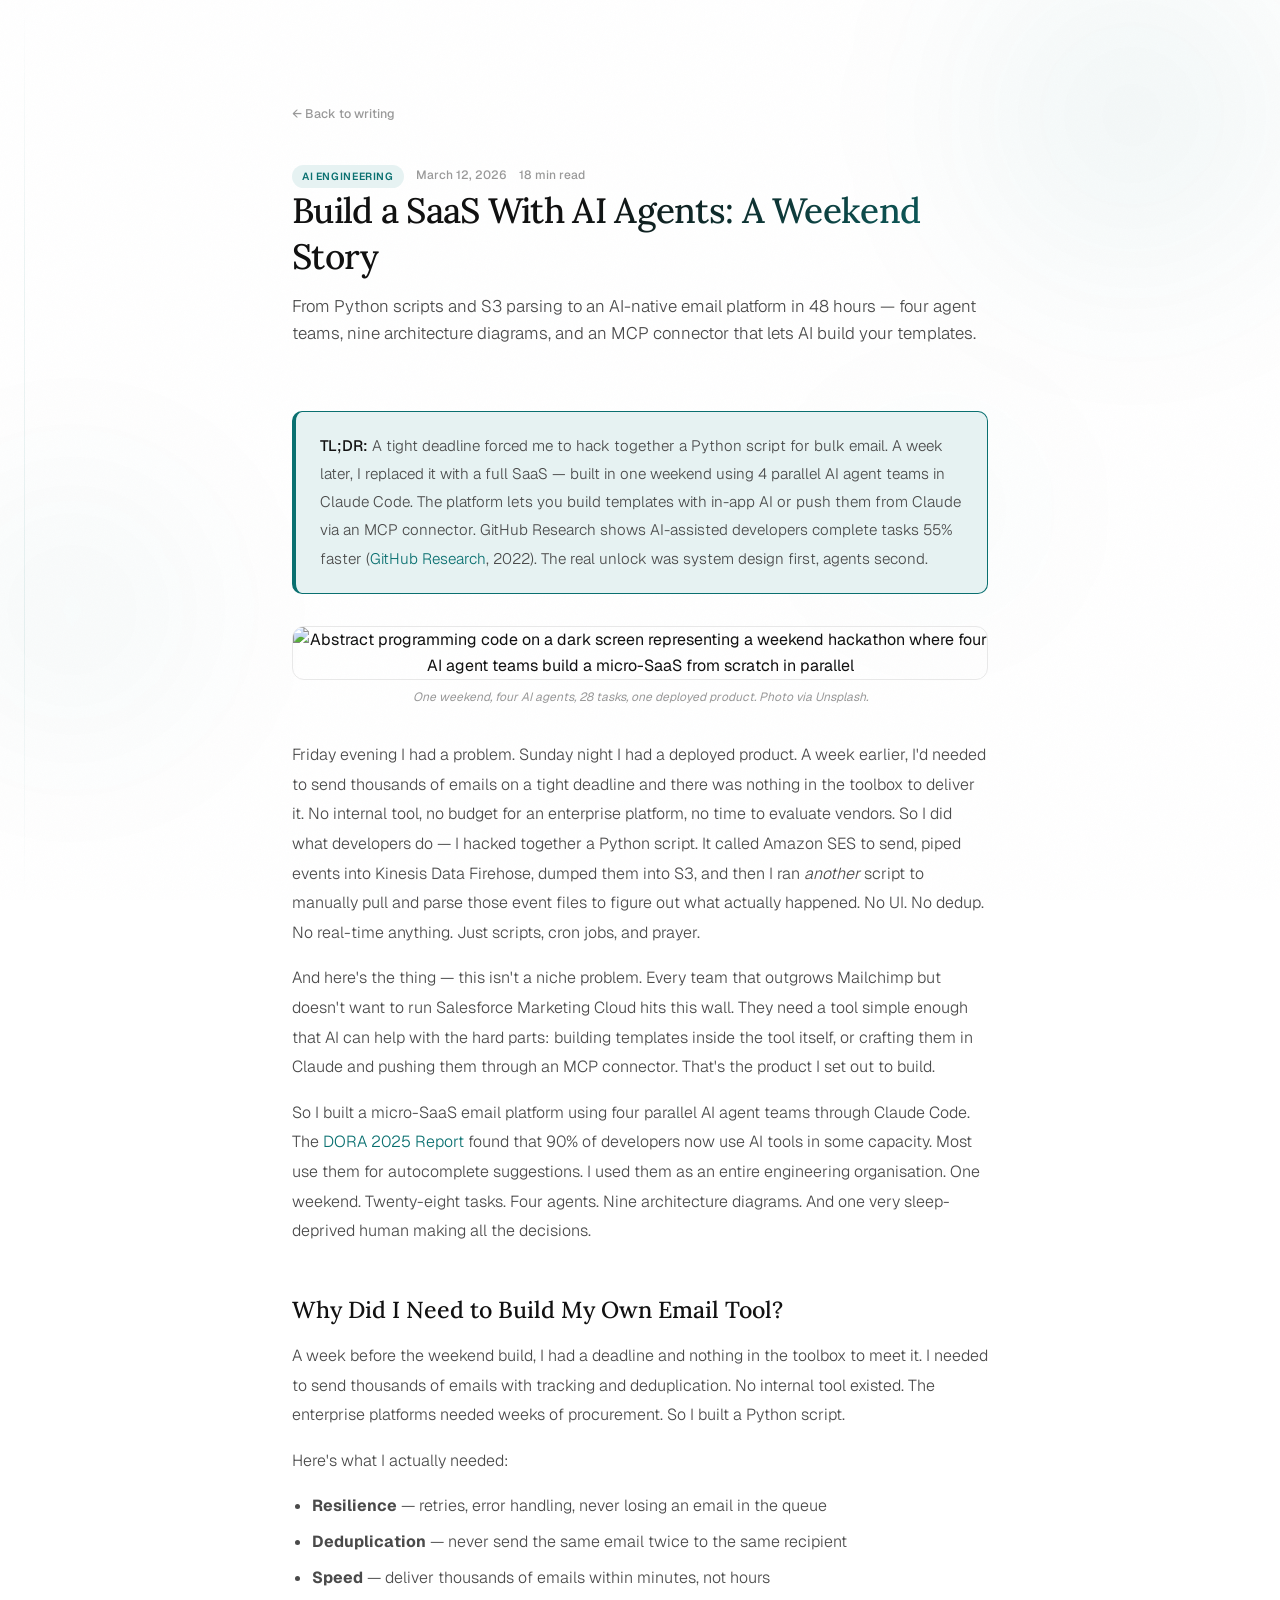
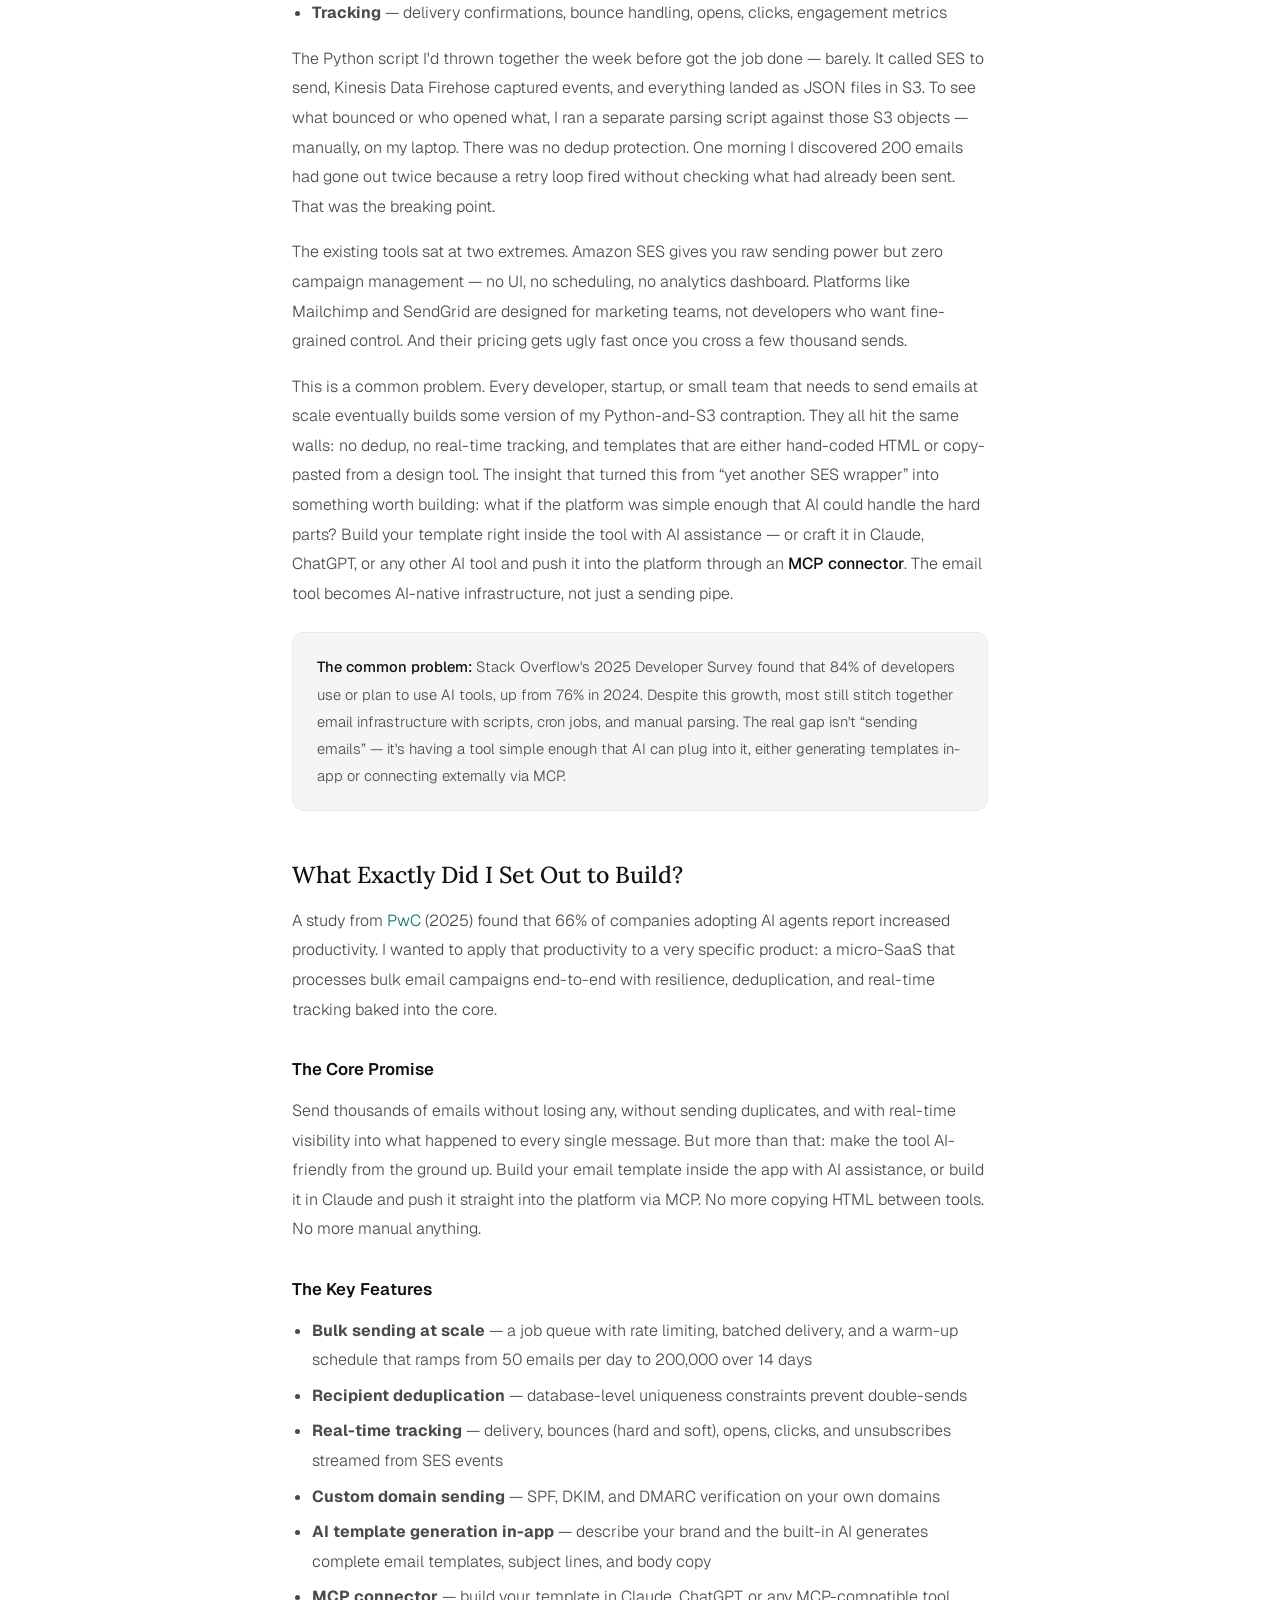
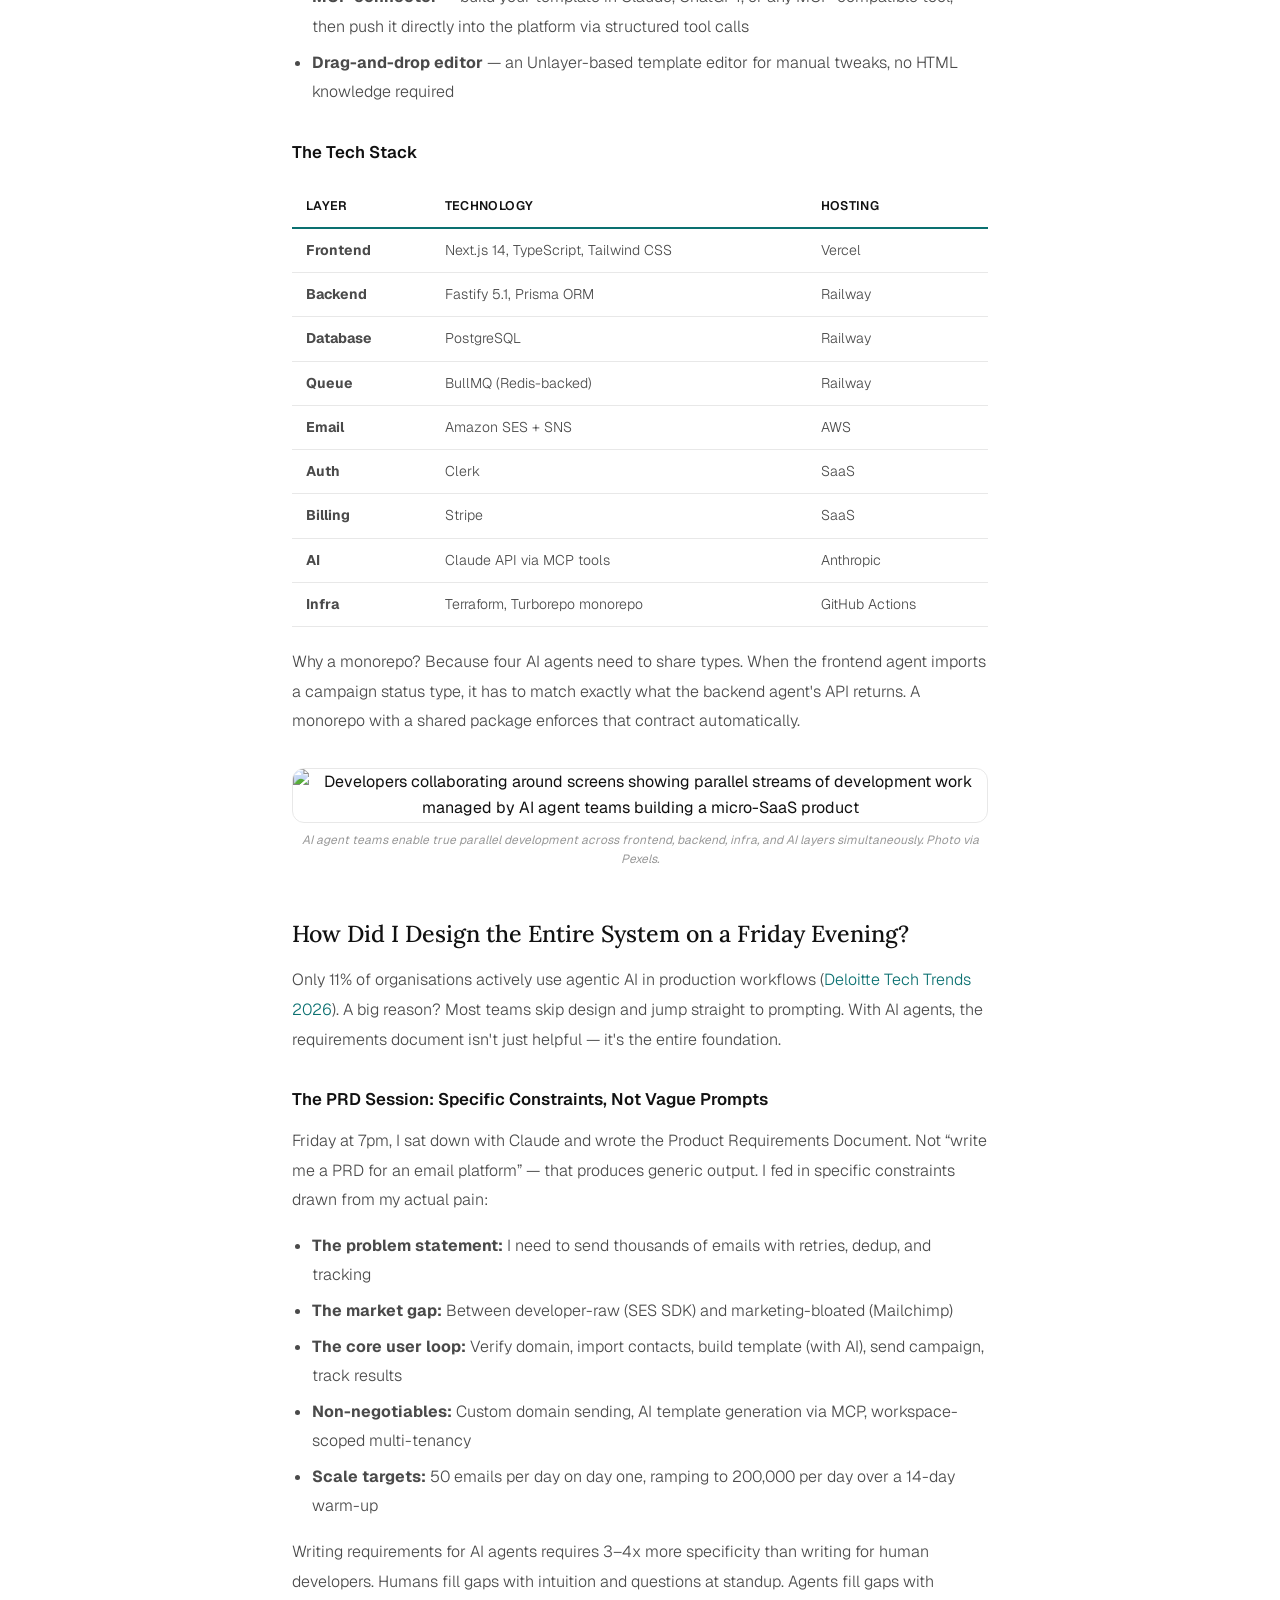
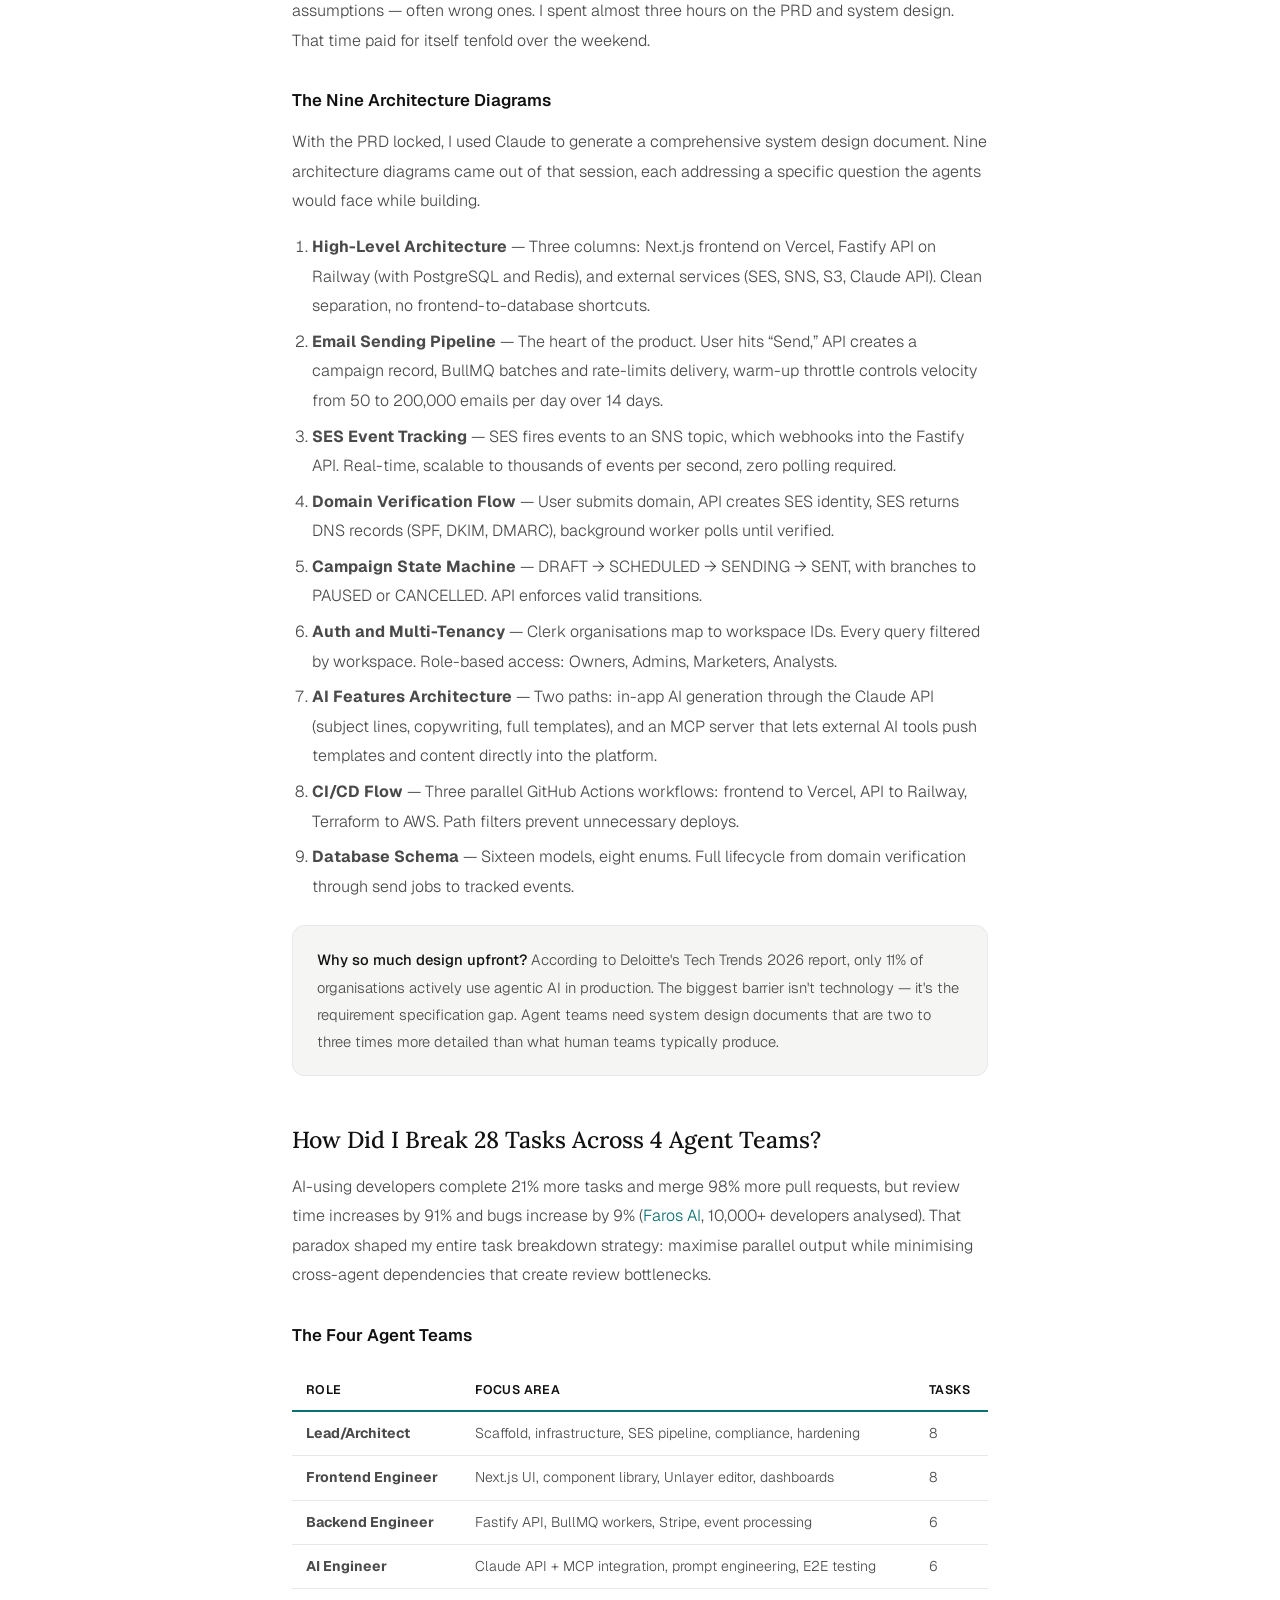
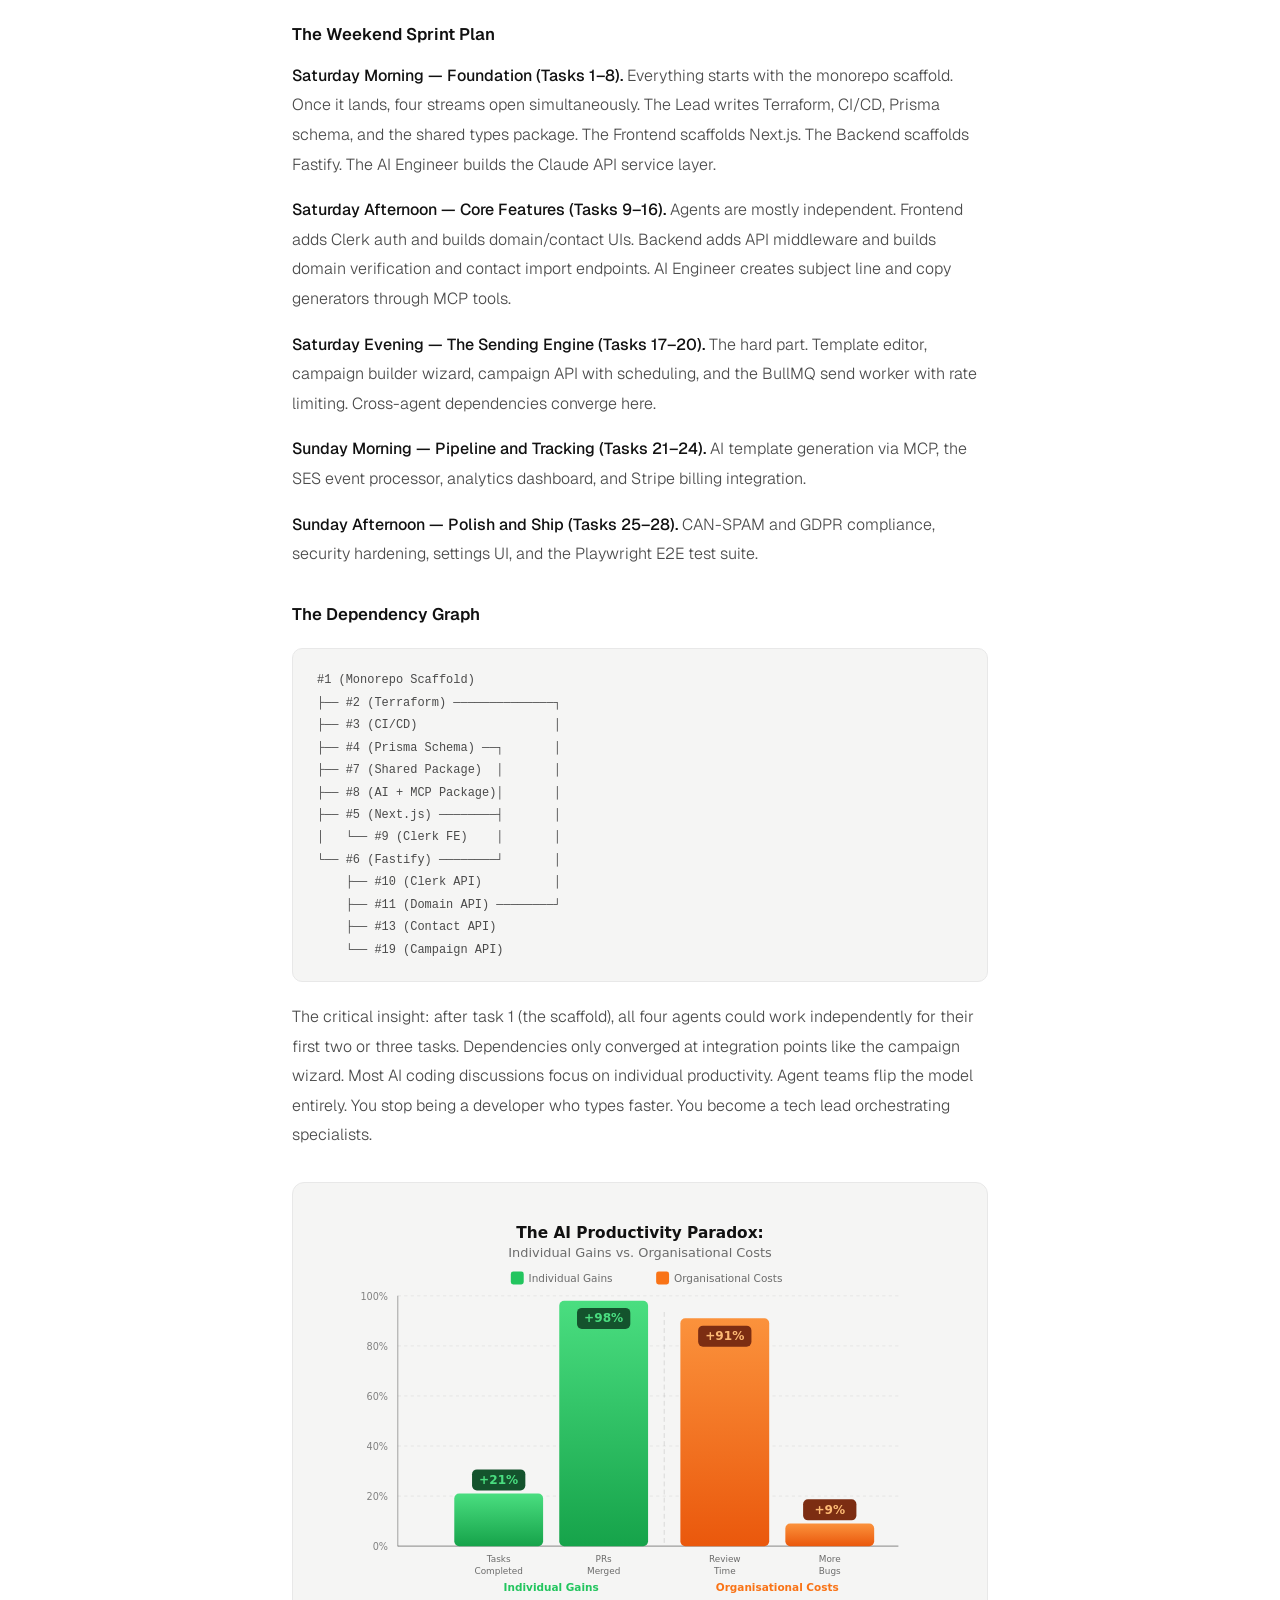
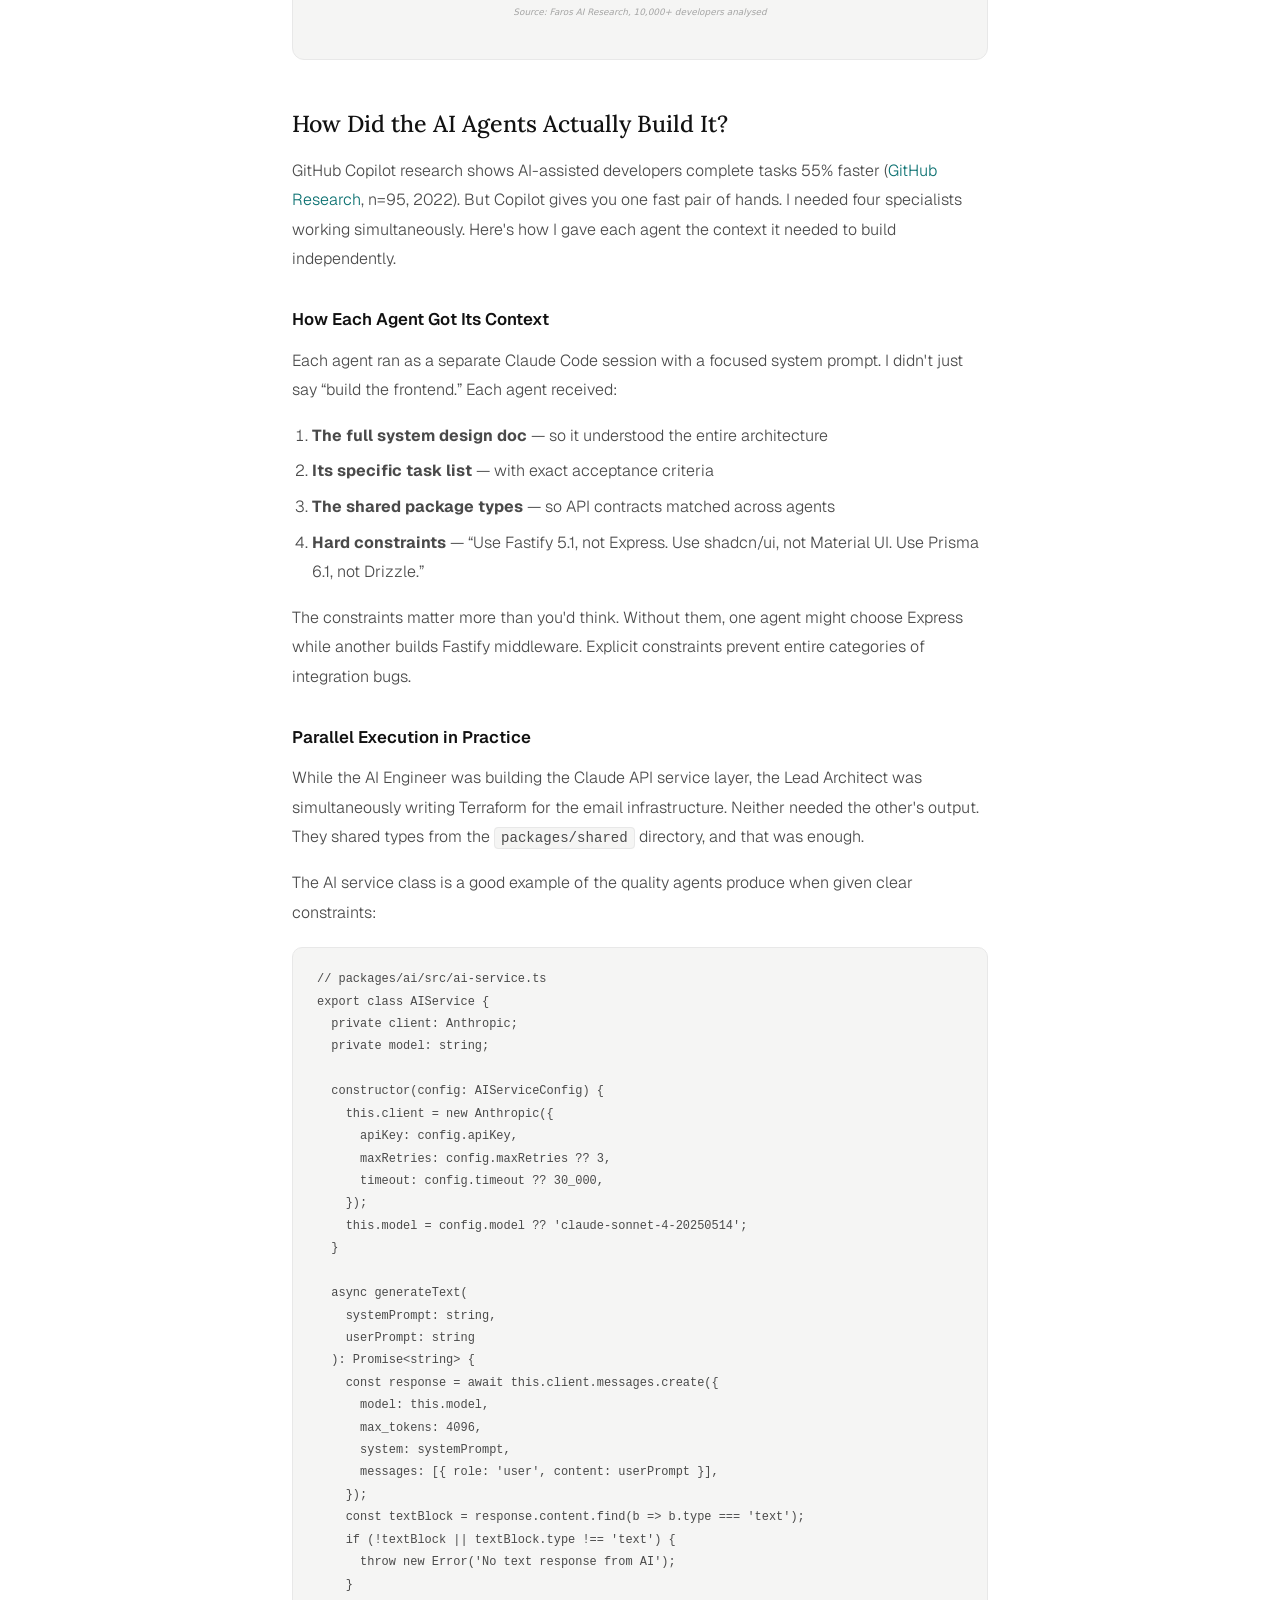
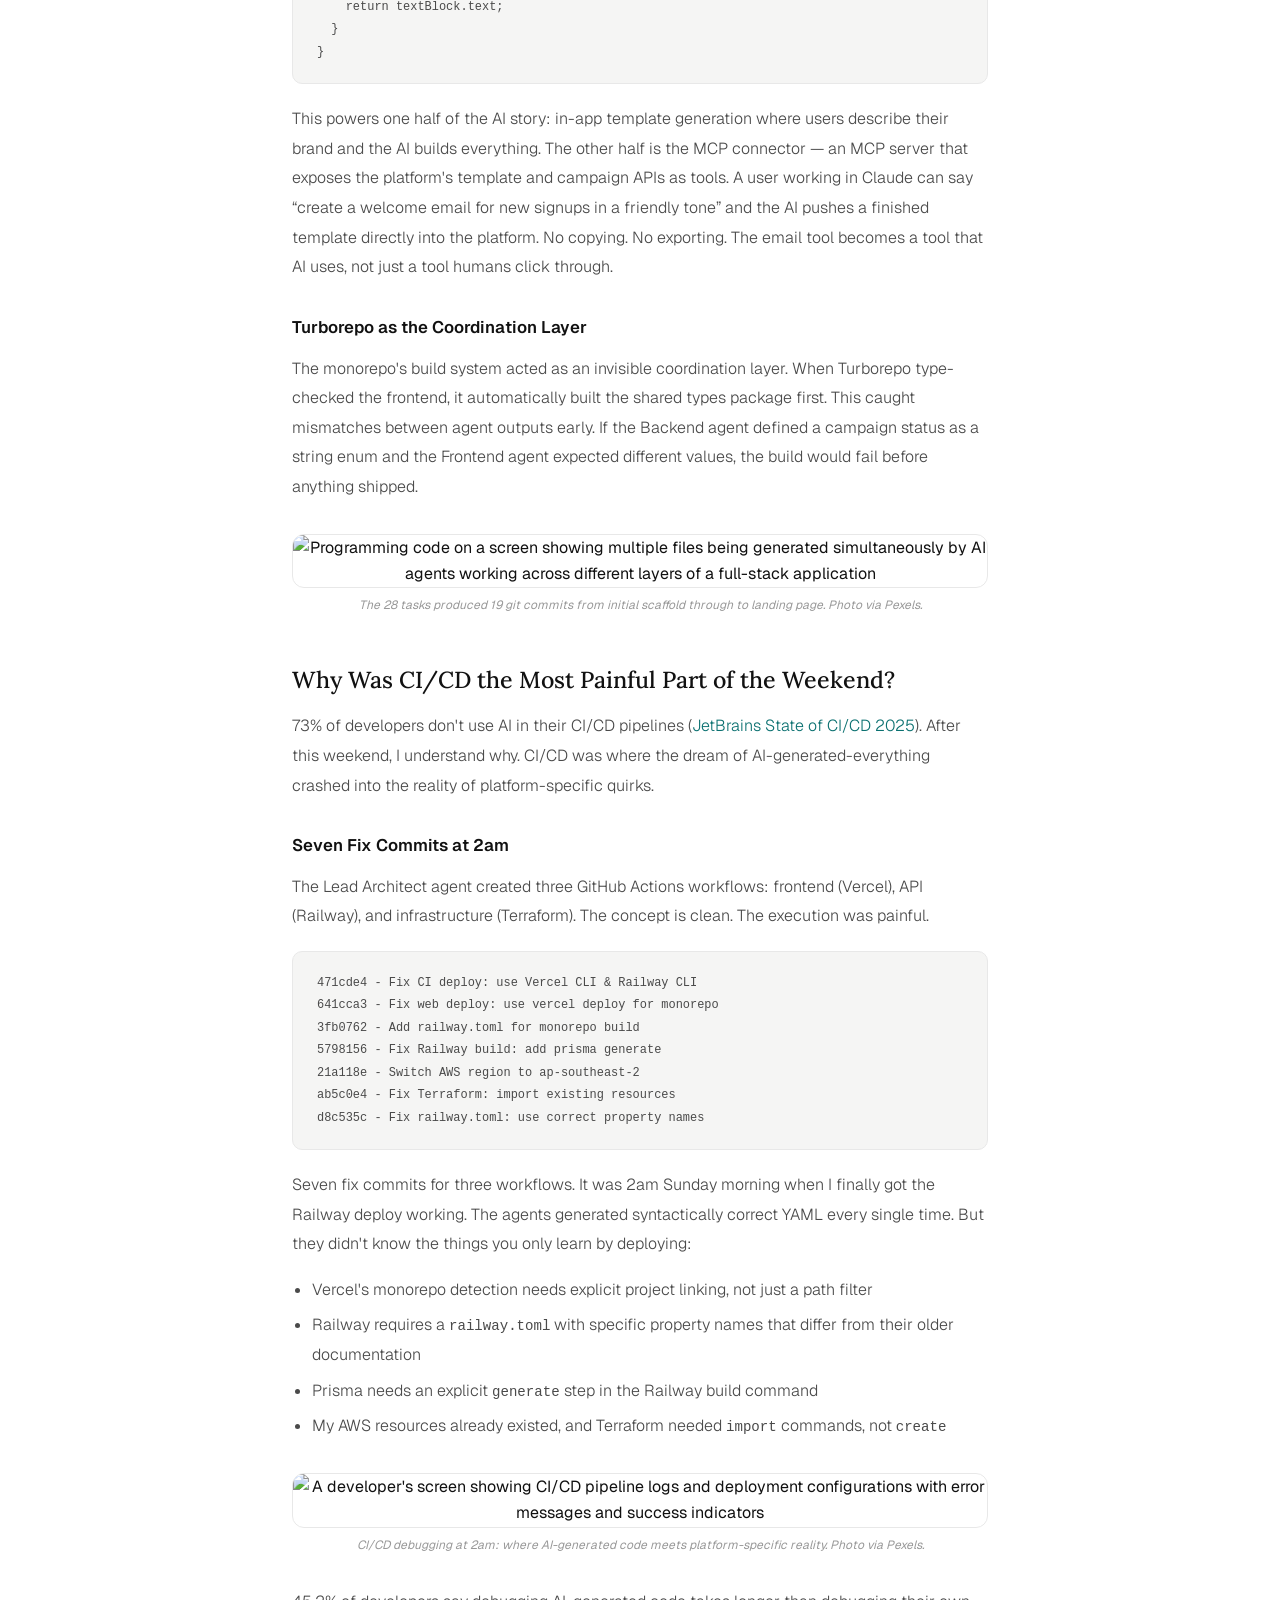
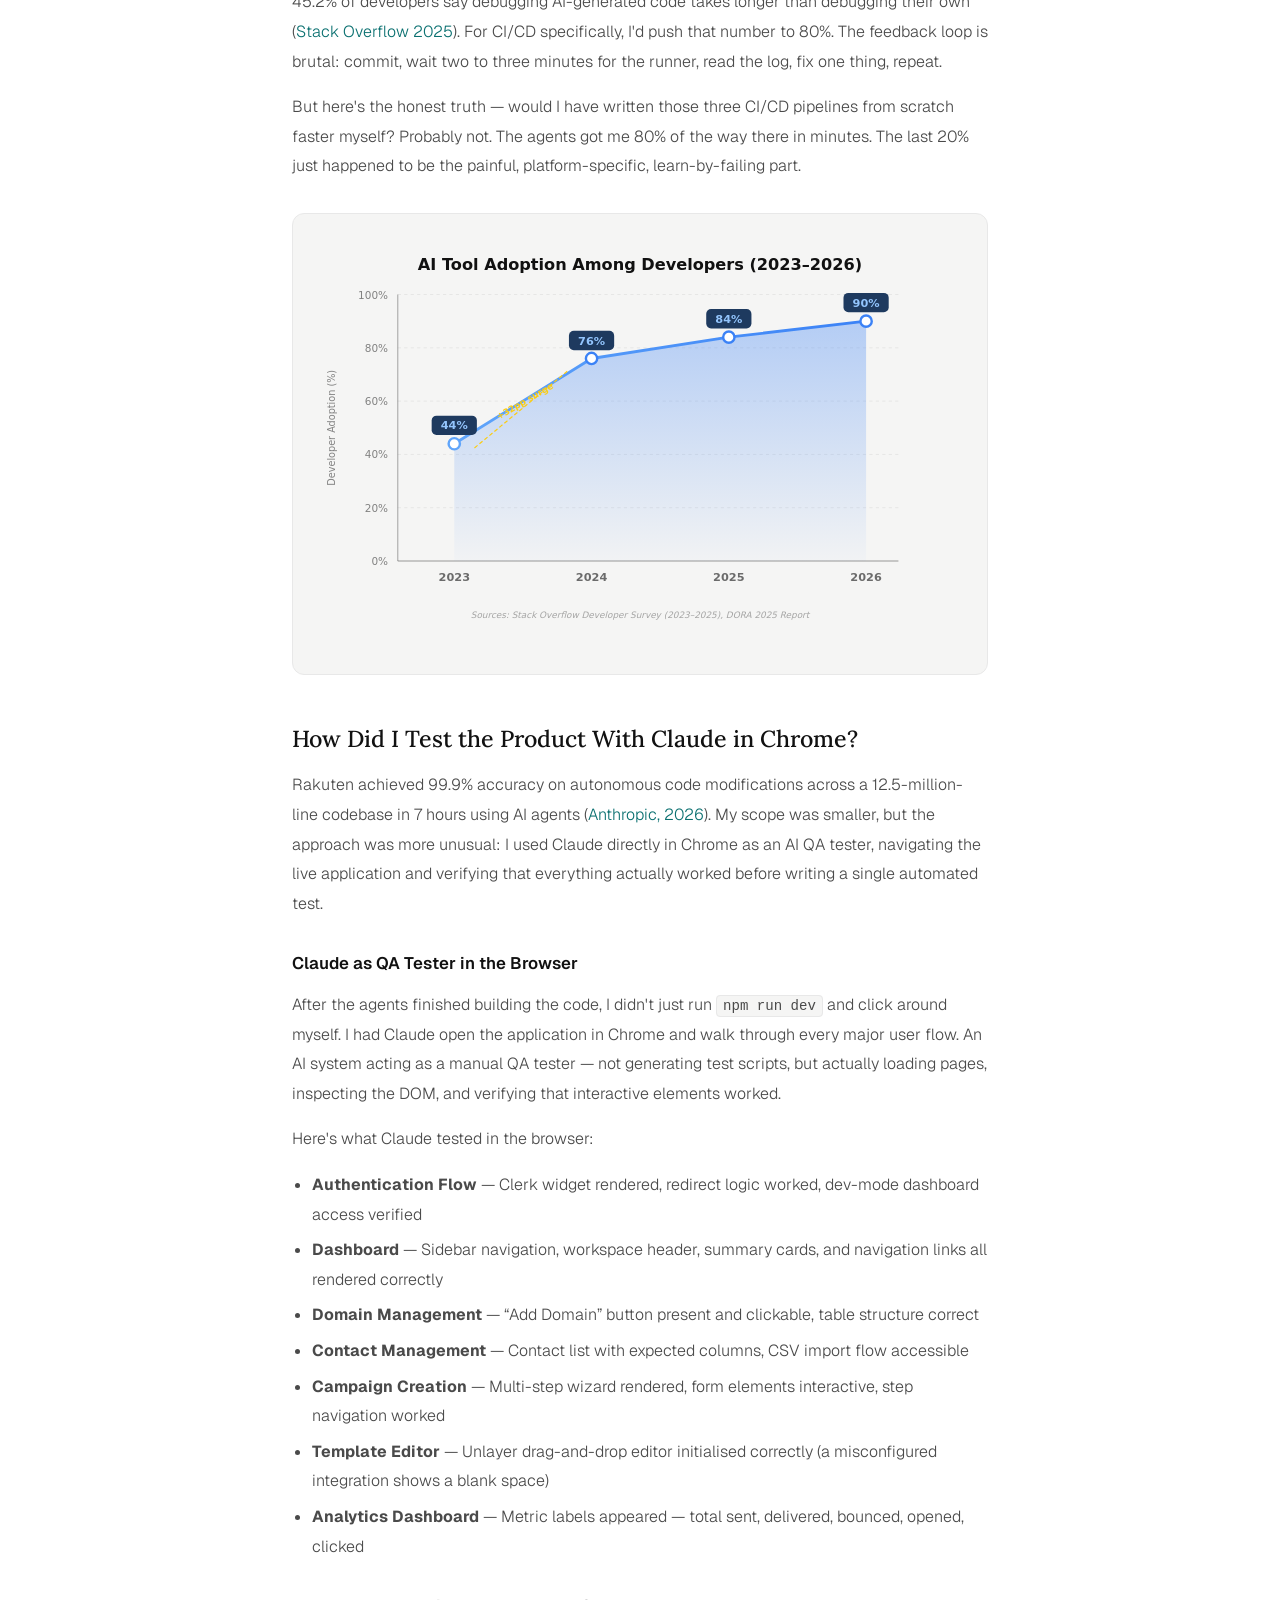
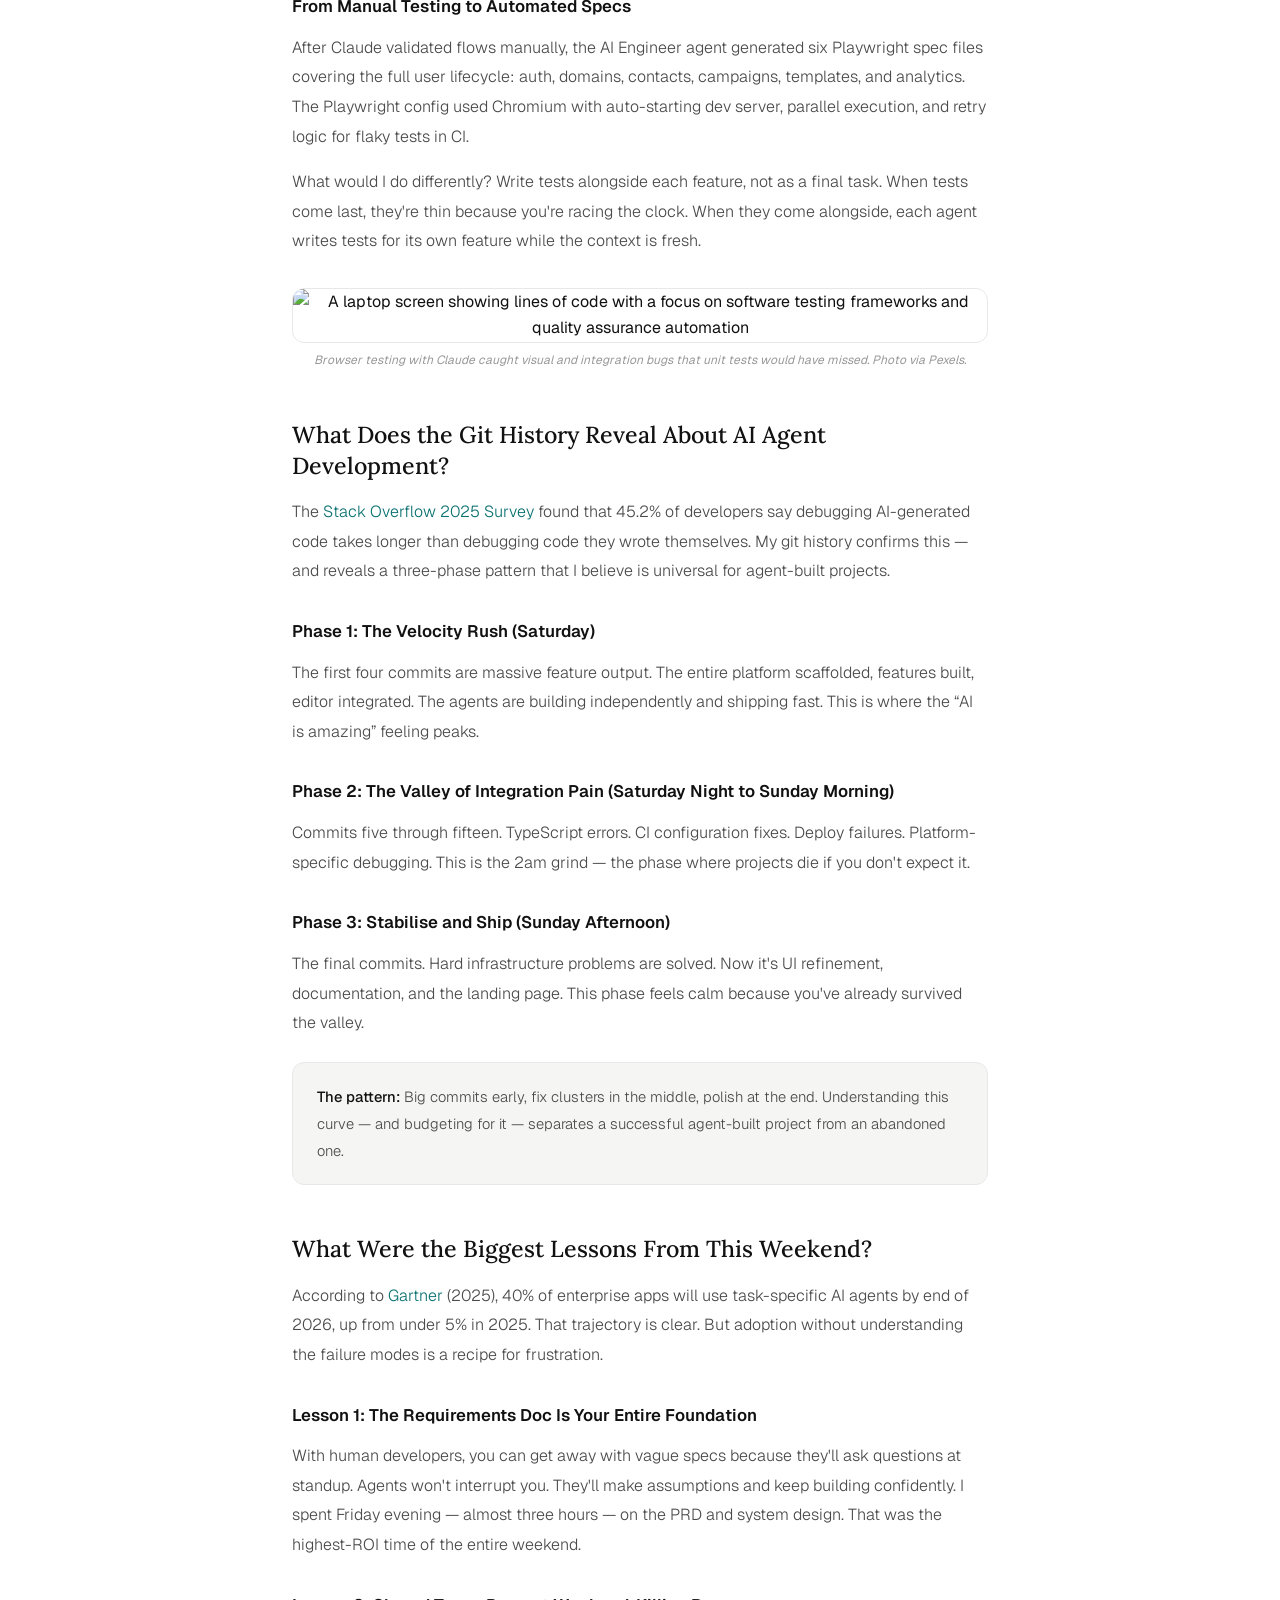
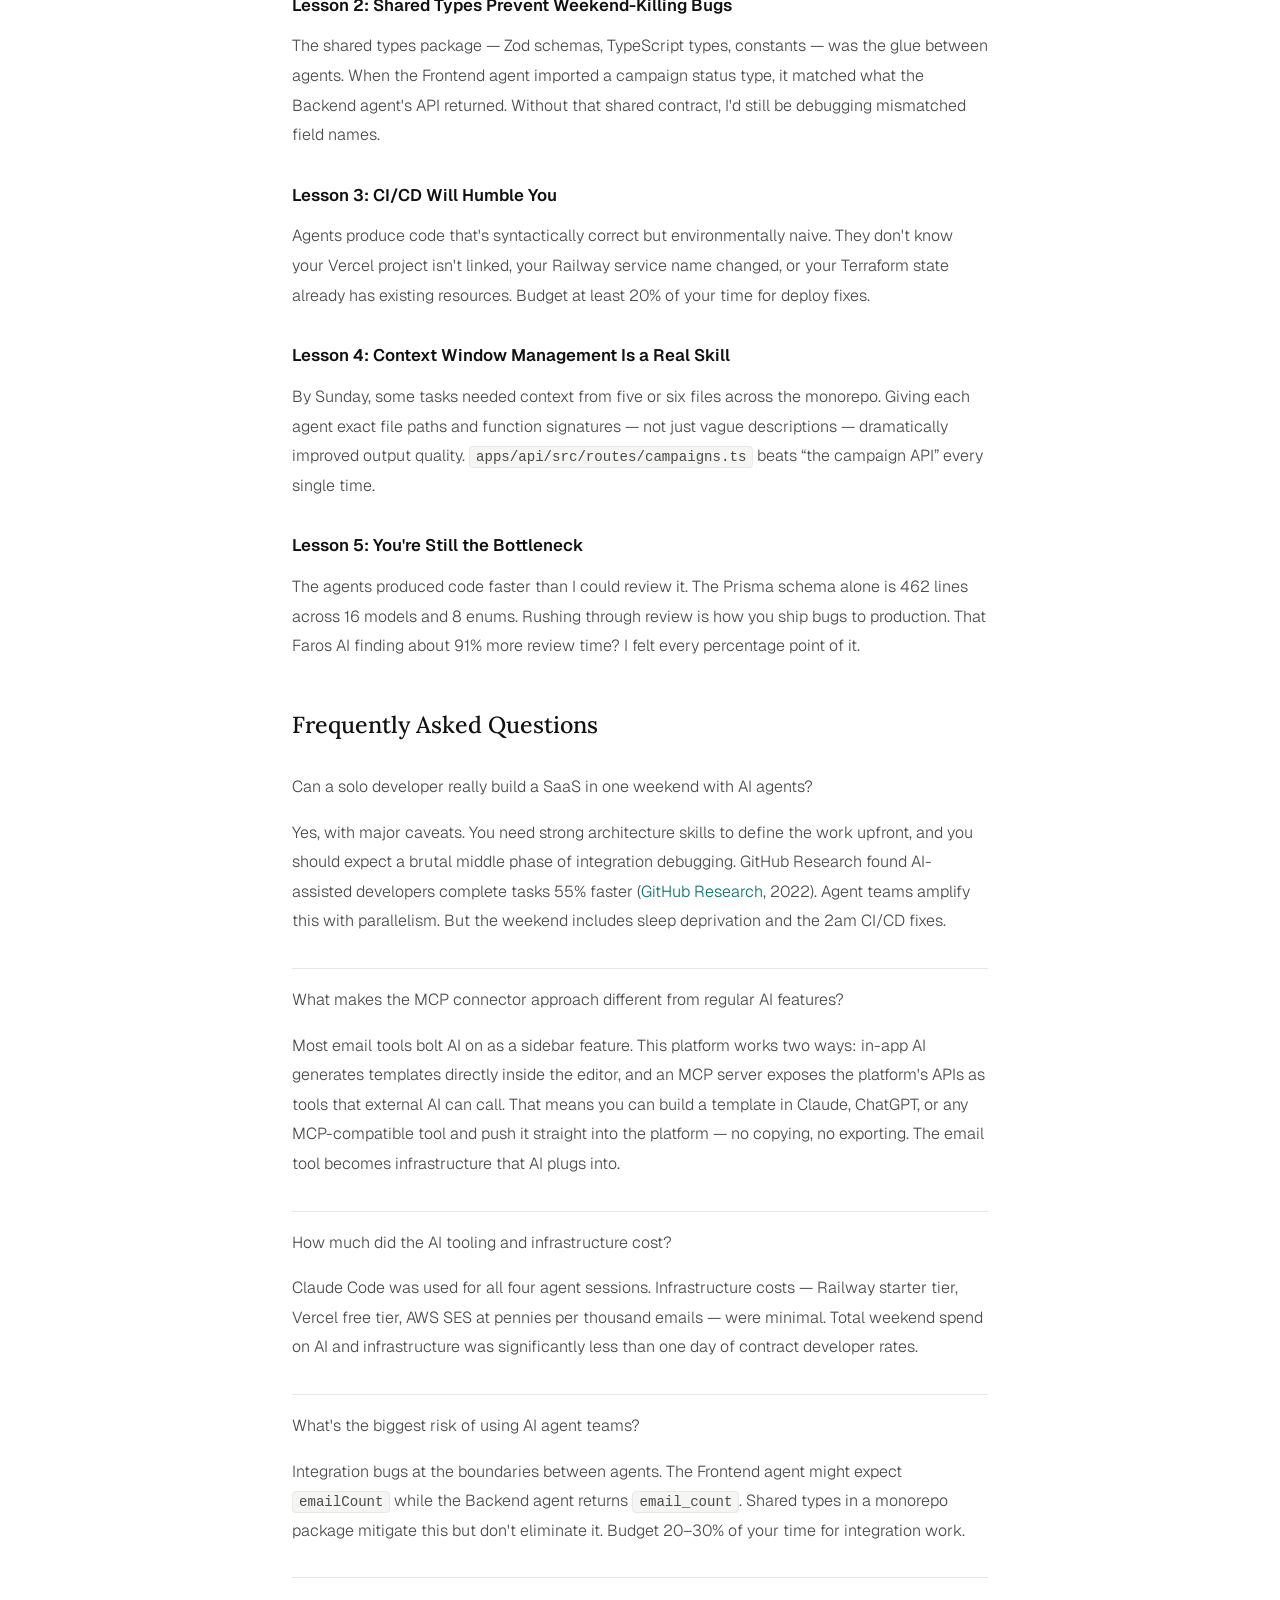
==== blog/build-saas-with-ai-agents.html @ 13e68503 "new blog" ====
<!DOCTYPE html>
<html lang="en">
<head>
  <meta charset="UTF-8">
  <meta name="viewport" content="width=device-width, initial-scale=1.0">
  <title>Build a SaaS With AI Agents: A Weekend Story</title>
  <meta name="description" content="How one developer built a bulk email SaaS in a weekend using 4 parallel AI agent teams and 9 system diagrams. 55% faster task completion (GitHub Research).">
  <meta name="robots" content="index, follow">
  <link rel="canonical" href="https://pallavtyagi.github.io/blog/build-saas-with-ai-agents.html">
  <meta name="author" content="Pallav Tyagi">

  <!-- Open Graph -->
  <meta property="og:type" content="article">
  <meta property="og:url" content="https://pallavtyagi.github.io/blog/build-saas-with-ai-agents.html">
  <meta property="og:title" content="Build a SaaS With AI Agents: A Weekend Story">
  <meta property="og:description" content="From personal email pain to production SaaS in 48 hours. 4 AI agent teams, 9 architecture diagrams, and Claude testing the app in Chrome.">
  <meta property="og:site_name" content="Pallav Tyagi">
  <meta property="article:author" content="Pallav Tyagi">
  <meta property="article:published_time" content="2026-03-12">
  <meta property="article:modified_time" content="2026-03-13">

  <meta property="og:image" content="https://images.unsplash.com/photo-1633356122544-f134324a6cee?w=1200&h=630&fit=crop&q=80">
  <meta property="og:image:width" content="1200">
  <meta property="og:image:height" content="630">

  <!-- Twitter / X -->
  <meta name="twitter:card" content="summary_large_image">
  <meta name="twitter:title" content="Build a SaaS With AI Agents: A Weekend Story">
  <meta name="twitter:description" content="From personal email pain to production SaaS in 48 hours. 4 AI agent teams, 9 architecture diagrams, and Claude testing the app in Chrome.">
  <meta name="twitter:image" content="https://images.unsplash.com/photo-1633356122544-f134324a6cee?w=1200&h=630&fit=crop&q=80">

  <link rel="preconnect" href="https://fonts.googleapis.com">
  <link href="https://fonts.googleapis.com/css2?family=Lora:ital,wght@0,400;0,500;1,400&family=Geist:wght@300;400;500;600&display=swap" rel="stylesheet">
  <link rel="stylesheet" href="../style.css">

  <style>
    /* Blog-specific styles */
    .blog-header {
      padding: 100px 0 40px;
    }
    .blog-back {
      font-size: 0.78rem;
      font-weight: 500;
      color: var(--muted);
      display: inline-flex;
      align-items: center;
      gap: 6px;
      margin-bottom: 24px;
      border-bottom: none;
    }
    .blog-back:hover { color: var(--teal); border-bottom: none; }
    .blog-meta {
      display: flex;
      align-items: center;
      gap: 12px;
      flex-wrap: wrap;
      margin-top: 16px;
    }
    .blog-date, .blog-read-time {
      font-size: 0.75rem;
      font-weight: 500;
      color: var(--muted);
    }
    .blog-tag {
      font-size: 0.65rem;
      font-weight: 600;
      letter-spacing: 0.06em;
      text-transform: uppercase;
      color: var(--teal);
      background: var(--teal-light);
      padding: 3px 10px;
      border-radius: 12px;
    }
    .blog-title {
      font-family: var(--serif);
      font-size: 2.2rem;
      font-weight: 500;
      line-height: 1.3;
      letter-spacing: -0.02em;
      color: var(--ink);
      margin-bottom: 4px;
    }
    .blog-subtitle {
      font-size: 1.05rem;
      font-weight: 300;
      color: var(--soft);
      line-height: 1.6;
      margin-top: 12px;
    }
    .blog-body {
      padding: 0 0 64px;
    }
    .blog-body h2 {
      font-family: var(--serif);
      font-size: 1.45rem;
      font-weight: 500;
      color: var(--ink);
      margin: 48px 0 16px;
      line-height: 1.35;
    }
    .blog-body h3 {
      font-family: var(--sans);
      font-size: 1.05rem;
      font-weight: 600;
      color: var(--ink);
      margin: 32px 0 12px;
    }
    .blog-body p {
      font-size: 1rem;
      font-weight: 300;
      color: var(--soft);
      line-height: 1.85;
      margin-bottom: 16px;
    }
    .blog-body p strong {
      font-weight: 500;
      color: var(--ink);
    }
    .blog-body ul, .blog-body ol {
      margin: 0 0 16px 20px;
      font-size: 1rem;
      font-weight: 300;
      color: var(--soft);
      line-height: 1.85;
    }
    .blog-body li { margin-bottom: 6px; }
    .blog-body a { color: var(--teal); }
    .blog-body figure {
      margin: 32px 0;
      text-align: center;
    }
    .blog-body figure img {
      width: 100%;
      max-width: 100%;
      height: auto;
      border-radius: 12px;
      border: 1px solid var(--rule);
    }
    .blog-body figcaption {
      font-size: 0.75rem;
      color: var(--muted);
      margin-top: 8px;
      font-style: italic;
    }
    .blog-body pre {
      background: var(--bg-alt);
      border: 1px solid var(--rule);
      border-radius: 10px;
      padding: 20px 24px;
      margin: 20px 0;
      overflow-x: auto;
      font-size: 0.85rem;
      line-height: 1.65;
      color: var(--soft);
    }
    .blog-body code {
      font-family: 'SF Mono', 'Fira Code', 'Cascadia Code', monospace;
      font-size: 0.88em;
    }
    .blog-body p code {
      background: var(--bg-alt);
      padding: 2px 6px;
      border-radius: 4px;
      border: 1px solid var(--rule);
    }

    /* TL;DR box */
    .tldr-box {
      background: var(--teal-light);
      border: 1px solid var(--teal);
      border-left: 4px solid var(--teal);
      border-radius: 10px;
      padding: 20px 24px;
      margin: 24px 0 32px;
    }
    .tldr-box strong {
      color: var(--teal);
      font-weight: 600;
    }
    .tldr-box p {
      margin: 0;
      font-size: 0.95rem;
    }

    /* Info table */
    .info-table {
      width: 100%;
      border-collapse: collapse;
      margin: 20px 0;
      font-size: 0.88rem;
    }
    .info-table th {
      text-align: left;
      font-weight: 600;
      color: var(--ink);
      padding: 10px 14px;
      border-bottom: 2px solid var(--teal);
      font-size: 0.78rem;
      letter-spacing: 0.03em;
      text-transform: uppercase;
    }
    .info-table td {
      padding: 10px 14px;
      border-bottom: 1px solid var(--rule);
      color: var(--soft);
      font-weight: 300;
      vertical-align: top;
    }
    .info-table tr:hover td {
      background: var(--teal-light);
    }

    /* Callout box */
    .callout-box {
      background: var(--bg-alt);
      border: 1px solid var(--rule);
      border-radius: 12px;
      padding: 20px 24px;
      margin: 24px 0;
    }
    .callout-box p {
      margin: 0;
      font-size: 0.92rem;
    }

    /* FAQ section */
    .faq-item {
      border-bottom: 1px solid var(--rule);
      padding: 16px 0;
    }
    .faq-item:first-of-type {
      border-top: 1px solid var(--rule);
    }
    .faq-q {
      font-weight: 500;
      color: var(--ink);
      font-size: 1rem;
      margin-bottom: 8px;
    }
    .faq-a {
      font-size: 0.92rem;
      font-weight: 300;
      color: var(--soft);
      line-height: 1.75;
    }

    /* Chart container */
    .chart-container {
      margin: 32px 0;
      text-align: center;
      padding: 24px;
      background: var(--bg-alt);
      border: 1px solid var(--rule);
      border-radius: 12px;
    }
    .chart-container svg {
      max-width: 100%;
      height: auto;
    }

    /* Author box */
    .author-box {
      display: flex;
      align-items: flex-start;
      gap: 16px;
      padding: 24px;
      background: var(--bg-alt);
      border: 1px solid var(--rule);
      border-radius: 12px;
      margin-top: 48px;
    }
    .author-box img {
      width: 56px;
      height: 56px;
      border-radius: 50%;
      object-fit: cover;
      flex-shrink: 0;
    }
    .author-name {
      font-weight: 600;
      color: var(--ink);
      font-size: 0.9rem;
    }
    .author-bio {
      font-size: 0.82rem;
      color: var(--soft);
      font-weight: 300;
      line-height: 1.65;
      margin-top: 4px;
    }

    /* Responsive */
    @media (max-width: 600px) {
      .blog-title { font-size: 1.6rem; }
      .blog-body h2 { font-size: 1.25rem; }
      .blog-header { padding: 72px 0 32px; }
      .chart-container { padding: 12px; }
    }
  </style>

  <!-- JSON-LD Schema -->
  <script type="application/ld+json">
  {
    "@context": "https://schema.org",
    "@type": "BlogPosting",
    "headline": "Build a SaaS With AI Agents: A Weekend Story",
    "description": "How one developer built a bulk email SaaS in a weekend using 4 parallel AI agent teams, 9 system diagrams, and Claude testing the app in Chrome.",
    "author": {
      "@type": "Person",
      "name": "Pallav Tyagi",
      "url": "https://pallavtyagi.github.io",
      "jobTitle": "AI & Engineering Leader"
    },
    "publisher": {
      "@type": "Person",
      "name": "Pallav Tyagi",
      "url": "https://pallavtyagi.github.io"
    },
    "datePublished": "2026-03-12",
    "dateModified": "2026-03-13",
    "mainEntityOfPage": "https://pallavtyagi.github.io/blog/build-saas-with-ai-agents.html",
    "keywords": ["AI agents", "SaaS", "Claude Code", "AI engineering", "developer productivity", "micro-SaaS", "parallel development"]
  }
  </script>

  <!-- FAQ Schema -->
  <script type="application/ld+json">
  {
    "@context": "https://schema.org",
    "@type": "FAQPage",
    "mainEntity": [
      {
        "@type": "Question",
        "name": "Can a solo developer really build a SaaS in one weekend with AI agents?",
        "acceptedAnswer": {
          "@type": "Answer",
          "text": "Yes, with major caveats. You need strong architecture skills to define the work upfront, and you should expect a brutal middle phase of integration debugging. GitHub Research found AI-assisted developers complete tasks 55% faster. Agent teams amplify this with parallelism. But the weekend includes sleep deprivation and 2am CI/CD fixes."
        }
      },
      {
        "@type": "Question",
        "name": "What makes the MCP connector approach different from regular AI features?",
        "acceptedAnswer": {
          "@type": "Answer",
          "text": "Most email tools bolt AI on as a sidebar feature. This platform works two ways: in-app AI generates templates directly inside the editor, and an MCP server exposes the platform's APIs as tools that external AI can call. You can build a template in Claude or ChatGPT and push it straight into the platform with no copying or exporting."
        }
      },
      {
        "@type": "Question",
        "name": "What's the biggest risk of using AI agent teams?",
        "acceptedAnswer": {
          "@type": "Answer",
          "text": "Integration bugs at the boundaries between agents. The Frontend agent might expect emailCount while the Backend agent returns email_count. Shared types in a monorepo package mitigate this but don't eliminate it. Budget 20-30% of your time for integration work."
        }
      },
      {
        "@type": "Question",
        "name": "Do AI agents replace the need for software architecture skills?",
        "acceptedAnswer": {
          "@type": "Answer",
          "text": "Not even close. Agents amplify existing skills, they don't substitute for them. You still need to design data models, choose infrastructure, structure dependencies, and make hard tradeoff decisions. The AI built what I designed. It didn't design anything on its own."
        }
      },
      {
        "@type": "Question",
        "name": "How much did the AI tooling and infrastructure cost?",
        "acceptedAnswer": {
          "@type": "Answer",
          "text": "Claude Code was used for all four agent sessions. Infrastructure costs (Railway starter tier, Vercel free tier, AWS SES at pennies per thousand emails) were minimal. Total weekend spend on AI and infrastructure was significantly less than one day of contract developer rates."
        }
      }
    ]
  }
  </script>
</head>
<body>

<a href="#main" class="skip-link">Skip to content</a>

<div class="page">

  <!-- BLOG HEADER -->
  <header class="blog-header fade">
    <a href="../index.html#writing" class="blog-back">&larr; Back to writing</a>
    <div class="blog-meta">
      <span class="blog-tag">AI Engineering</span>
      <span class="blog-date">March 12, 2026</span>
      <span class="blog-read-time">18 min read</span>
    </div>
    <h1 class="blog-title">Build a SaaS With AI Agents: A Weekend Story</h1>
    <p class="blog-subtitle">From Python scripts and S3 parsing to an AI-native email platform in 48 hours &mdash; four agent teams, nine architecture diagrams, and an MCP connector that lets AI build your templates.</p>
  </header>

<main id="main">
  <article class="blog-body">

    <!-- TL;DR -->
    <div class="tldr-box">
      <p><strong>TL;DR:</strong> A tight deadline forced me to hack together a Python script for bulk email. A week later, I replaced it with a full SaaS &mdash; built in one weekend using 4 parallel AI agent teams in Claude Code. The platform lets you build templates with in-app AI or push them from Claude via an MCP connector. GitHub Research shows AI-assisted developers complete tasks 55% faster (<a href="https://github.blog/news-insights/research/research-quantifying-github-copilots-impact-on-developer-productivity-and-happiness/" target="_blank" rel="noopener">GitHub Research</a>, 2022). The real unlock was system design first, agents second.</p>
    </div>

    <!-- Hero Image -->
    <figure>
      <img src="https://images.unsplash.com/photo-1633356122544-f134324a6cee?w=1200&h=630&fit=crop&q=80"
           alt="Abstract programming code on a dark screen representing a weekend hackathon where four AI agent teams build a micro-SaaS from scratch in parallel"
           width="1200" height="630" fetchpriority="high" decoding="async">
      <figcaption>One weekend, four AI agents, 28 tasks, one deployed product. Photo via Unsplash.</figcaption>
    </figure>

    <p>Friday evening I had a problem. Sunday night I had a deployed product. A week earlier, I'd needed to send thousands of emails on a tight deadline and there was nothing in the toolbox to deliver it. No internal tool, no budget for an enterprise platform, no time to evaluate vendors. So I did what developers do &mdash; I hacked together a Python script. It called Amazon SES to send, piped events into Kinesis Data Firehose, dumped them into S3, and then I ran <em>another</em> script to manually pull and parse those event files to figure out what actually happened. No UI. No dedup. No real-time anything. Just scripts, cron jobs, and prayer.</p>

    <p>And here's the thing &mdash; this isn't a niche problem. Every team that outgrows Mailchimp but doesn't want to run Salesforce Marketing Cloud hits this wall. They need a tool simple enough that AI can help with the hard parts: building templates inside the tool itself, or crafting them in Claude and pushing them through an MCP connector. That's the product I set out to build.</p>

    <p>So I built a micro-SaaS email platform using four parallel AI agent teams through Claude Code. The <a href="https://dora.dev/research/2025/dora-report/" target="_blank" rel="noopener">DORA 2025 Report</a> found that 90% of developers now use AI tools in some capacity. Most use them for autocomplete suggestions. I used them as an entire engineering organisation. One weekend. Twenty-eight tasks. Four agents. Nine architecture diagrams. And one very sleep-deprived human making all the decisions.</p>

    <h2>Why Did I Need to Build My Own Email Tool?</h2>

    <p>A week before the weekend build, I had a deadline and nothing in the toolbox to meet it. I needed to send thousands of emails with tracking and deduplication. No internal tool existed. The enterprise platforms needed weeks of procurement. So I built a Python script.</p>

    <p>Here's what I actually needed:</p>

    <ul>
      <li><strong>Resilience</strong> &mdash; retries, error handling, never losing an email in the queue</li>
      <li><strong>Deduplication</strong> &mdash; never send the same email twice to the same recipient</li>
      <li><strong>Speed</strong> &mdash; deliver thousands of emails within minutes, not hours</li>
      <li><strong>Tracking</strong> &mdash; delivery confirmations, bounce handling, opens, clicks, engagement metrics</li>
    </ul>

    <p>The Python script I'd thrown together the week before got the job done &mdash; barely. It called SES to send, Kinesis Data Firehose captured events, and everything landed as JSON files in S3. To see what bounced or who opened what, I ran a separate parsing script against those S3 objects &mdash; manually, on my laptop. There was no dedup protection. One morning I discovered 200 emails had gone out twice because a retry loop fired without checking what had already been sent. That was the breaking point.</p>

    <p>The existing tools sat at two extremes. Amazon SES gives you raw sending power but zero campaign management &mdash; no UI, no scheduling, no analytics dashboard. Platforms like Mailchimp and SendGrid are designed for marketing teams, not developers who want fine-grained control. And their pricing gets ugly fast once you cross a few thousand sends.</p>

    <p>This is a common problem. Every developer, startup, or small team that needs to send emails at scale eventually builds some version of my Python-and-S3 contraption. They all hit the same walls: no dedup, no real-time tracking, and templates that are either hand-coded HTML or copy-pasted from a design tool. The insight that turned this from &ldquo;yet another SES wrapper&rdquo; into something worth building: what if the platform was simple enough that AI could handle the hard parts? Build your template right inside the tool with AI assistance &mdash; or craft it in Claude, ChatGPT, or any other AI tool and push it into the platform through an <strong>MCP connector</strong>. The email tool becomes AI-native infrastructure, not just a sending pipe.</p>

    <div class="callout-box">
      <p><strong>The common problem:</strong> Stack Overflow's 2025 Developer Survey found that 84% of developers use or plan to use AI tools, up from 76% in 2024. Despite this growth, most still stitch together email infrastructure with scripts, cron jobs, and manual parsing. The real gap isn't &ldquo;sending emails&rdquo; &mdash; it's having a tool simple enough that AI can plug into it, either generating templates in-app or connecting externally via MCP.</p>
    </div>

    <h2>What Exactly Did I Set Out to Build?</h2>

    <p>A study from <a href="https://www.pwc.com/us/en/tech-effect/ai-analytics/ai-agent-survey.html" target="_blank" rel="noopener">PwC</a> (2025) found that 66% of companies adopting AI agents report increased productivity. I wanted to apply that productivity to a very specific product: a micro-SaaS that processes bulk email campaigns end-to-end with resilience, deduplication, and real-time tracking baked into the core.</p>

    <h3>The Core Promise</h3>

    <p>Send thousands of emails without losing any, without sending duplicates, and with real-time visibility into what happened to every single message. But more than that: make the tool AI-friendly from the ground up. Build your email template inside the app with AI assistance, or build it in Claude and push it straight into the platform via MCP. No more copying HTML between tools. No more manual anything.</p>

    <h3>The Key Features</h3>

    <ul>
      <li><strong>Bulk sending at scale</strong> &mdash; a job queue with rate limiting, batched delivery, and a warm-up schedule that ramps from 50 emails per day to 200,000 over 14 days</li>
      <li><strong>Recipient deduplication</strong> &mdash; database-level uniqueness constraints prevent double-sends</li>
      <li><strong>Real-time tracking</strong> &mdash; delivery, bounces (hard and soft), opens, clicks, and unsubscribes streamed from SES events</li>
      <li><strong>Custom domain sending</strong> &mdash; SPF, DKIM, and DMARC verification on your own domains</li>
      <li><strong>AI template generation in-app</strong> &mdash; describe your brand and the built-in AI generates complete email templates, subject lines, and body copy</li>
      <li><strong>MCP connector</strong> &mdash; build your template in Claude, ChatGPT, or any MCP-compatible tool, then push it directly into the platform via structured tool calls</li>
      <li><strong>Drag-and-drop editor</strong> &mdash; an Unlayer-based template editor for manual tweaks, no HTML knowledge required</li>
    </ul>

    <h3>The Tech Stack</h3>

    <table class="info-table">
      <thead>
        <tr>
          <th>Layer</th>
          <th>Technology</th>
          <th>Hosting</th>
        </tr>
      </thead>
      <tbody>
        <tr>
          <td><strong>Frontend</strong></td>
          <td>Next.js 14, TypeScript, Tailwind CSS</td>
          <td>Vercel</td>
        </tr>
        <tr>
          <td><strong>Backend</strong></td>
          <td>Fastify 5.1, Prisma ORM</td>
          <td>Railway</td>
        </tr>
        <tr>
          <td><strong>Database</strong></td>
          <td>PostgreSQL</td>
          <td>Railway</td>
        </tr>
        <tr>
          <td><strong>Queue</strong></td>
          <td>BullMQ (Redis-backed)</td>
          <td>Railway</td>
        </tr>
        <tr>
          <td><strong>Email</strong></td>
          <td>Amazon SES + SNS</td>
          <td>AWS</td>
        </tr>
        <tr>
          <td><strong>Auth</strong></td>
          <td>Clerk</td>
          <td>SaaS</td>
        </tr>
        <tr>
          <td><strong>Billing</strong></td>
          <td>Stripe</td>
          <td>SaaS</td>
        </tr>
        <tr>
          <td><strong>AI</strong></td>
          <td>Claude API via MCP tools</td>
          <td>Anthropic</td>
        </tr>
        <tr>
          <td><strong>Infra</strong></td>
          <td>Terraform, Turborepo monorepo</td>
          <td>GitHub Actions</td>
        </tr>
      </tbody>
    </table>

    <p>Why a monorepo? Because four AI agents need to share types. When the frontend agent imports a campaign status type, it has to match exactly what the backend agent's API returns. A monorepo with a shared package enforces that contract automatically.</p>

    <!-- Image -->
    <figure>
      <img src="https://images.pexels.com/photos/7988742/pexels-photo-7988742.jpeg?auto=compress&cs=tinysrgb&w=1200"
           alt="Developers collaborating around screens showing parallel streams of development work managed by AI agent teams building a micro-SaaS product"
           width="1200" height="630" loading="lazy" decoding="async">
      <figcaption>AI agent teams enable true parallel development across frontend, backend, infra, and AI layers simultaneously. Photo via Pexels.</figcaption>
    </figure>

    <h2>How Did I Design the Entire System on a Friday Evening?</h2>

    <p>Only 11% of organisations actively use agentic AI in production workflows (<a href="https://www.deloitte.com/us/en/insights/topics/technology-management/tech-trends/2026/agentic-ai-strategy.html" target="_blank" rel="noopener">Deloitte Tech Trends 2026</a>). A big reason? Most teams skip design and jump straight to prompting. With AI agents, the requirements document isn't just helpful &mdash; it's the entire foundation.</p>

    <h3>The PRD Session: Specific Constraints, Not Vague Prompts</h3>

    <p>Friday at 7pm, I sat down with Claude and wrote the Product Requirements Document. Not &ldquo;write me a PRD for an email platform&rdquo; &mdash; that produces generic output. I fed in specific constraints drawn from my actual pain:</p>

    <ul>
      <li><strong>The problem statement:</strong> I need to send thousands of emails with retries, dedup, and tracking</li>
      <li><strong>The market gap:</strong> Between developer-raw (SES SDK) and marketing-bloated (Mailchimp)</li>
      <li><strong>The core user loop:</strong> Verify domain, import contacts, build template (with AI), send campaign, track results</li>
      <li><strong>Non-negotiables:</strong> Custom domain sending, AI template generation via MCP, workspace-scoped multi-tenancy</li>
      <li><strong>Scale targets:</strong> 50 emails per day on day one, ramping to 200,000 per day over a 14-day warm-up</li>
    </ul>

    <p>Writing requirements for AI agents requires 3&ndash;4x more specificity than writing for human developers. Humans fill gaps with intuition and questions at standup. Agents fill gaps with assumptions &mdash; often wrong ones. I spent almost three hours on the PRD and system design. That time paid for itself tenfold over the weekend.</p>

    <h3>The Nine Architecture Diagrams</h3>

    <p>With the PRD locked, I used Claude to generate a comprehensive system design document. Nine architecture diagrams came out of that session, each addressing a specific question the agents would face while building.</p>

    <ol>
      <li><strong>High-Level Architecture</strong> &mdash; Three columns: Next.js frontend on Vercel, Fastify API on Railway (with PostgreSQL and Redis), and external services (SES, SNS, S3, Claude API). Clean separation, no frontend-to-database shortcuts.</li>
      <li><strong>Email Sending Pipeline</strong> &mdash; The heart of the product. User hits &ldquo;Send,&rdquo; API creates a campaign record, BullMQ batches and rate-limits delivery, warm-up throttle controls velocity from 50 to 200,000 emails per day over 14 days.</li>
      <li><strong>SES Event Tracking</strong> &mdash; SES fires events to an SNS topic, which webhooks into the Fastify API. Real-time, scalable to thousands of events per second, zero polling required.</li>
      <li><strong>Domain Verification Flow</strong> &mdash; User submits domain, API creates SES identity, SES returns DNS records (SPF, DKIM, DMARC), background worker polls until verified.</li>
      <li><strong>Campaign State Machine</strong> &mdash; DRAFT &rarr; SCHEDULED &rarr; SENDING &rarr; SENT, with branches to PAUSED or CANCELLED. API enforces valid transitions.</li>
      <li><strong>Auth and Multi-Tenancy</strong> &mdash; Clerk organisations map to workspace IDs. Every query filtered by workspace. Role-based access: Owners, Admins, Marketers, Analysts.</li>
      <li><strong>AI Features Architecture</strong> &mdash; Two paths: in-app AI generation through the Claude API (subject lines, copywriting, full templates), and an MCP server that lets external AI tools push templates and content directly into the platform.</li>
      <li><strong>CI/CD Flow</strong> &mdash; Three parallel GitHub Actions workflows: frontend to Vercel, API to Railway, Terraform to AWS. Path filters prevent unnecessary deploys.</li>
      <li><strong>Database Schema</strong> &mdash; Sixteen models, eight enums. Full lifecycle from domain verification through send jobs to tracked events.</li>
    </ol>

    <div class="callout-box">
      <p><strong>Why so much design upfront?</strong> According to Deloitte's Tech Trends 2026 report, only 11% of organisations actively use agentic AI in production. The biggest barrier isn't technology &mdash; it's the requirement specification gap. Agent teams need system design documents that are two to three times more detailed than what human teams typically produce.</p>
    </div>

    <h2>How Did I Break 28 Tasks Across 4 Agent Teams?</h2>

    <p>AI-using developers complete 21% more tasks and merge 98% more pull requests, but review time increases by 91% and bugs increase by 9% (<a href="https://www.faros.ai/blog/ai-software-engineering" target="_blank" rel="noopener">Faros AI</a>, 10,000+ developers analysed). That paradox shaped my entire task breakdown strategy: maximise parallel output while minimising cross-agent dependencies that create review bottlenecks.</p>

    <h3>The Four Agent Teams</h3>

    <table class="info-table">
      <thead>
        <tr>
          <th>Role</th>
          <th>Focus Area</th>
          <th>Tasks</th>
        </tr>
      </thead>
      <tbody>
        <tr>
          <td><strong>Lead/Architect</strong></td>
          <td>Scaffold, infrastructure, SES pipeline, compliance, hardening</td>
          <td>8</td>
        </tr>
        <tr>
          <td><strong>Frontend Engineer</strong></td>
          <td>Next.js UI, component library, Unlayer editor, dashboards</td>
          <td>8</td>
        </tr>
        <tr>
          <td><strong>Backend Engineer</strong></td>
          <td>Fastify API, BullMQ workers, Stripe, event processing</td>
          <td>6</td>
        </tr>
        <tr>
          <td><strong>AI Engineer</strong></td>
          <td>Claude API + MCP integration, prompt engineering, E2E testing</td>
          <td>6</td>
        </tr>
      </tbody>
    </table>

    <h3>The Weekend Sprint Plan</h3>

    <p><strong>Saturday Morning &mdash; Foundation (Tasks 1&ndash;8).</strong> Everything starts with the monorepo scaffold. Once it lands, four streams open simultaneously. The Lead writes Terraform, CI/CD, Prisma schema, and the shared types package. The Frontend scaffolds Next.js. The Backend scaffolds Fastify. The AI Engineer builds the Claude API service layer.</p>

    <p><strong>Saturday Afternoon &mdash; Core Features (Tasks 9&ndash;16).</strong> Agents are mostly independent. Frontend adds Clerk auth and builds domain/contact UIs. Backend adds API middleware and builds domain verification and contact import endpoints. AI Engineer creates subject line and copy generators through MCP tools.</p>

    <p><strong>Saturday Evening &mdash; The Sending Engine (Tasks 17&ndash;20).</strong> The hard part. Template editor, campaign builder wizard, campaign API with scheduling, and the BullMQ send worker with rate limiting. Cross-agent dependencies converge here.</p>

    <p><strong>Sunday Morning &mdash; Pipeline and Tracking (Tasks 21&ndash;24).</strong> AI template generation via MCP, the SES event processor, analytics dashboard, and Stripe billing integration.</p>

    <p><strong>Sunday Afternoon &mdash; Polish and Ship (Tasks 25&ndash;28).</strong> CAN-SPAM and GDPR compliance, security hardening, settings UI, and the Playwright E2E test suite.</p>

    <h3>The Dependency Graph</h3>

    <pre><code>#1 (Monorepo Scaffold)
├── #2 (Terraform) ──────────────┐
├── #3 (CI/CD)                   │
├── #4 (Prisma Schema) ──┐       │
├── #7 (Shared Package)  │       │
├── #8 (AI + MCP Package)│       │
├── #5 (Next.js) ────────┤       │
│   └── #9 (Clerk FE)    │       │
└── #6 (Fastify) ────────┘       │
    ├── #10 (Clerk API)          │
    ├── #11 (Domain API) ────────┘
    ├── #13 (Contact API)
    └── #19 (Campaign API)</code></pre>

    <p>The critical insight: after task 1 (the scaffold), all four agents could work independently for their first two or three tasks. Dependencies only converged at integration points like the campaign wizard. Most AI coding discussions focus on individual productivity. Agent teams flip the model entirely. You stop being a developer who types faster. You become a tech lead orchestrating specialists.</p>

    <!-- Chart 1: AI Productivity Paradox -->
    <figure class="chart-container">
      <svg width="800" height="520" viewBox="0 0 800 520" xmlns="http://www.w3.org/2000/svg" role="img" aria-label="Grouped bar chart comparing AI productivity gains versus organisational costs. Individual gains show plus 21 percent tasks completed and plus 98 percent PRs merged. Organisational costs show plus 91 percent review time and plus 9 percent more bugs.">
        <title>The AI Productivity Paradox: Individual Gains vs Organisational Costs</title>
        <rect x="0" y="0" width="800" height="520" rx="12" ry="12" fill="transparent"/>
        <text x="400" y="38" text-anchor="middle" fill="currentColor" font-family="system-ui, -apple-system, sans-serif" font-size="19" font-weight="700">The AI Productivity Paradox:</text>
        <text x="400" y="62" text-anchor="middle" fill="currentColor" opacity="0.6" font-family="system-ui, -apple-system, sans-serif" font-size="16" font-weight="500">Individual Gains vs. Organisational Costs</text>
        <rect x="240" y="80" width="16" height="16" rx="3" fill="#22c55e"/>
        <text x="262" y="93" fill="currentColor" opacity="0.6" font-family="system-ui, -apple-system, sans-serif" font-size="13">Individual Gains</text>
        <rect x="420" y="80" width="16" height="16" rx="3" fill="#f97316"/>
        <text x="442" y="93" fill="currentColor" opacity="0.6" font-family="system-ui, -apple-system, sans-serif" font-size="13">Organisational Costs</text>
        <line x1="100" y1="420" x2="720" y2="420" stroke="currentColor" opacity="0.15" stroke-width="1"/>
        <line x1="100" y1="358" x2="720" y2="358" stroke="currentColor" opacity="0.08" stroke-width="1" stroke-dasharray="4,4"/>
        <line x1="100" y1="296" x2="720" y2="296" stroke="currentColor" opacity="0.08" stroke-width="1" stroke-dasharray="4,4"/>
        <line x1="100" y1="234" x2="720" y2="234" stroke="currentColor" opacity="0.08" stroke-width="1" stroke-dasharray="4,4"/>
        <line x1="100" y1="172" x2="720" y2="172" stroke="currentColor" opacity="0.08" stroke-width="1" stroke-dasharray="4,4"/>
        <line x1="100" y1="110" x2="720" y2="110" stroke="currentColor" opacity="0.08" stroke-width="1" stroke-dasharray="4,4"/>
        <text x="88" y="425" text-anchor="end" fill="currentColor" opacity="0.5" font-family="system-ui, sans-serif" font-size="12">0%</text>
        <text x="88" y="363" text-anchor="end" fill="currentColor" opacity="0.5" font-family="system-ui, sans-serif" font-size="12">20%</text>
        <text x="88" y="301" text-anchor="end" fill="currentColor" opacity="0.5" font-family="system-ui, sans-serif" font-size="12">40%</text>
        <text x="88" y="239" text-anchor="end" fill="currentColor" opacity="0.5" font-family="system-ui, sans-serif" font-size="12">60%</text>
        <text x="88" y="177" text-anchor="end" fill="currentColor" opacity="0.5" font-family="system-ui, sans-serif" font-size="12">80%</text>
        <text x="88" y="115" text-anchor="end" fill="currentColor" opacity="0.5" font-family="system-ui, sans-serif" font-size="12">100%</text>
        <line x1="100" y1="420" x2="720" y2="420" stroke="currentColor" opacity="0.3" stroke-width="1.5"/>
        <line x1="100" y1="110" x2="100" y2="420" stroke="currentColor" opacity="0.3" stroke-width="1.5"/>
        <defs>
          <linearGradient id="greenBar" x1="0" y1="0" x2="0" y2="1"><stop offset="0%" stop-color="#4ade80"/><stop offset="100%" stop-color="#16a34a"/></linearGradient>
          <linearGradient id="redBar" x1="0" y1="0" x2="0" y2="1"><stop offset="0%" stop-color="#fb923c"/><stop offset="100%" stop-color="#ea580c"/></linearGradient>
        </defs>
        <rect x="170" y="354.9" width="110" height="65.1" rx="6" fill="url(#greenBar)"/>
        <rect x="192" y="325" width="66" height="26" rx="6" fill="#14532d"/>
        <text x="225" y="343" text-anchor="middle" fill="#4ade80" font-family="system-ui, sans-serif" font-size="15" font-weight="700">+21%</text>
        <text x="225" y="440" text-anchor="middle" fill="currentColor" opacity="0.6" font-family="system-ui, sans-serif" font-size="11">Tasks</text>
        <text x="225" y="454" text-anchor="middle" fill="currentColor" opacity="0.6" font-family="system-ui, sans-serif" font-size="11">Completed</text>
        <rect x="300" y="116.2" width="110" height="303.8" rx="6" fill="url(#greenBar)"/>
        <rect x="322" y="125" width="66" height="26" rx="6" fill="#14532d"/>
        <text x="355" y="143" text-anchor="middle" fill="#4ade80" font-family="system-ui, sans-serif" font-size="15" font-weight="700">+98%</text>
        <text x="355" y="440" text-anchor="middle" fill="currentColor" opacity="0.6" font-family="system-ui, sans-serif" font-size="11">PRs</text>
        <text x="355" y="454" text-anchor="middle" fill="currentColor" opacity="0.6" font-family="system-ui, sans-serif" font-size="11">Merged</text>
        <text x="290" y="475" text-anchor="middle" fill="#22c55e" font-family="system-ui, sans-serif" font-size="13" font-weight="600">Individual Gains</text>
        <line x1="430" y1="130" x2="430" y2="420" stroke="currentColor" opacity="0.15" stroke-width="1" stroke-dasharray="6,4"/>
        <rect x="450" y="137.9" width="110" height="282.1" rx="6" fill="url(#redBar)"/>
        <rect x="472" y="147" width="66" height="26" rx="6" fill="#7c2d12"/>
        <text x="505" y="165" text-anchor="middle" fill="#fdba74" font-family="system-ui, sans-serif" font-size="15" font-weight="700">+91%</text>
        <text x="505" y="440" text-anchor="middle" fill="currentColor" opacity="0.6" font-family="system-ui, sans-serif" font-size="11">Review</text>
        <text x="505" y="454" text-anchor="middle" fill="currentColor" opacity="0.6" font-family="system-ui, sans-serif" font-size="11">Time</text>
        <rect x="580" y="392.1" width="110" height="27.9" rx="6" fill="url(#redBar)"/>
        <rect x="602" y="362" width="66" height="26" rx="6" fill="#7c2d12"/>
        <text x="635" y="380" text-anchor="middle" fill="#fdba74" font-family="system-ui, sans-serif" font-size="15" font-weight="700">+9%</text>
        <text x="635" y="440" text-anchor="middle" fill="currentColor" opacity="0.6" font-family="system-ui, sans-serif" font-size="11">More</text>
        <text x="635" y="454" text-anchor="middle" fill="currentColor" opacity="0.6" font-family="system-ui, sans-serif" font-size="11">Bugs</text>
        <text x="570" y="475" text-anchor="middle" fill="#f97316" font-family="system-ui, sans-serif" font-size="13" font-weight="600">Organisational Costs</text>
        <text x="400" y="505" text-anchor="middle" fill="currentColor" opacity="0.35" font-family="system-ui, sans-serif" font-size="11" font-style="italic">Source: Faros AI Research, 10,000+ developers analysed</text>
      </svg>
    </figure>

    <h2>How Did the AI Agents Actually Build It?</h2>

    <p>GitHub Copilot research shows AI-assisted developers complete tasks 55% faster (<a href="https://github.blog/news-insights/research/research-quantifying-github-copilots-impact-on-developer-productivity-and-happiness/" target="_blank" rel="noopener">GitHub Research</a>, n=95, 2022). But Copilot gives you one fast pair of hands. I needed four specialists working simultaneously. Here's how I gave each agent the context it needed to build independently.</p>

    <h3>How Each Agent Got Its Context</h3>

    <p>Each agent ran as a separate Claude Code session with a focused system prompt. I didn't just say &ldquo;build the frontend.&rdquo; Each agent received:</p>

    <ol>
      <li><strong>The full system design doc</strong> &mdash; so it understood the entire architecture</li>
      <li><strong>Its specific task list</strong> &mdash; with exact acceptance criteria</li>
      <li><strong>The shared package types</strong> &mdash; so API contracts matched across agents</li>
      <li><strong>Hard constraints</strong> &mdash; &ldquo;Use Fastify 5.1, not Express. Use shadcn/ui, not Material UI. Use Prisma 6.1, not Drizzle.&rdquo;</li>
    </ol>

    <p>The constraints matter more than you'd think. Without them, one agent might choose Express while another builds Fastify middleware. Explicit constraints prevent entire categories of integration bugs.</p>

    <h3>Parallel Execution in Practice</h3>

    <p>While the AI Engineer was building the Claude API service layer, the Lead Architect was simultaneously writing Terraform for the email infrastructure. Neither needed the other's output. They shared types from the <code>packages/shared</code> directory, and that was enough.</p>

    <p>The AI service class is a good example of the quality agents produce when given clear constraints:</p>

    <pre><code>// packages/ai/src/ai-service.ts
export class AIService {
  private client: Anthropic;
  private model: string;

  constructor(config: AIServiceConfig) {
    this.client = new Anthropic({
      apiKey: config.apiKey,
      maxRetries: config.maxRetries ?? 3,
      timeout: config.timeout ?? 30_000,
    });
    this.model = config.model ?? 'claude-sonnet-4-20250514';
  }

  async generateText(
    systemPrompt: string,
    userPrompt: string
  ): Promise&lt;string&gt; {
    const response = await this.client.messages.create({
      model: this.model,
      max_tokens: 4096,
      system: systemPrompt,
      messages: [{ role: 'user', content: userPrompt }],
    });
    const textBlock = response.content.find(b =&gt; b.type === 'text');
    if (!textBlock || textBlock.type !== 'text') {
      throw new Error('No text response from AI');
    }
    return textBlock.text;
  }
}</code></pre>

    <p>This powers one half of the AI story: in-app template generation where users describe their brand and the AI builds everything. The other half is the MCP connector &mdash; an MCP server that exposes the platform's template and campaign APIs as tools. A user working in Claude can say &ldquo;create a welcome email for new signups in a friendly tone&rdquo; and the AI pushes a finished template directly into the platform. No copying. No exporting. The email tool becomes a tool that AI uses, not just a tool humans click through.</p>

    <h3>Turborepo as the Coordination Layer</h3>

    <p>The monorepo's build system acted as an invisible coordination layer. When Turborepo type-checked the frontend, it automatically built the shared types package first. This caught mismatches between agent outputs early. If the Backend agent defined a campaign status as a string enum and the Frontend agent expected different values, the build would fail before anything shipped.</p>

    <!-- Image -->
    <figure>
      <img src="https://images.pexels.com/photos/546819/pexels-photo-546819.jpeg?auto=compress&cs=tinysrgb&w=1200"
           alt="Programming code on a screen showing multiple files being generated simultaneously by AI agents working across different layers of a full-stack application"
           width="1200" height="630" loading="lazy" decoding="async">
      <figcaption>The 28 tasks produced 19 git commits from initial scaffold through to landing page. Photo via Pexels.</figcaption>
    </figure>

    <h2>Why Was CI/CD the Most Painful Part of the Weekend?</h2>

    <p>73% of developers don't use AI in their CI/CD pipelines (<a href="https://www.jetbrains.com/lp/devecosystem-2025/" target="_blank" rel="noopener">JetBrains State of CI/CD 2025</a>). After this weekend, I understand why. CI/CD was where the dream of AI-generated-everything crashed into the reality of platform-specific quirks.</p>

    <h3>Seven Fix Commits at 2am</h3>

    <p>The Lead Architect agent created three GitHub Actions workflows: frontend (Vercel), API (Railway), and infrastructure (Terraform). The concept is clean. The execution was painful.</p>

    <pre><code>471cde4 - Fix CI deploy: use Vercel CLI &amp; Railway CLI
641cca3 - Fix web deploy: use vercel deploy for monorepo
3fb0762 - Add railway.toml for monorepo build
5798156 - Fix Railway build: add prisma generate
21a118e - Switch AWS region to ap-southeast-2
ab5c0e4 - Fix Terraform: import existing resources
d8c535c - Fix railway.toml: use correct property names</code></pre>

    <p>Seven fix commits for three workflows. It was 2am Sunday morning when I finally got the Railway deploy working. The agents generated syntactically correct YAML every single time. But they didn't know the things you only learn by deploying:</p>

    <ul>
      <li>Vercel's monorepo detection needs explicit project linking, not just a path filter</li>
      <li>Railway requires a <code>railway.toml</code> with specific property names that differ from their older documentation</li>
      <li>Prisma needs an explicit <code>generate</code> step in the Railway build command</li>
      <li>My AWS resources already existed, and Terraform needed <code>import</code> commands, not <code>create</code></li>
    </ul>

    <!-- Image -->
    <figure>
      <img src="https://images.pexels.com/photos/3861976/pexels-photo-3861976.jpeg?auto=compress&cs=tinysrgb&w=1200"
           alt="A developer's screen showing CI/CD pipeline logs and deployment configurations with error messages and success indicators"
           width="1200" height="630" loading="lazy" decoding="async">
      <figcaption>CI/CD debugging at 2am: where AI-generated code meets platform-specific reality. Photo via Pexels.</figcaption>
    </figure>

    <p>45.2% of developers say debugging AI-generated code takes longer than debugging their own (<a href="https://survey.stackoverflow.co/2025/" target="_blank" rel="noopener">Stack Overflow 2025</a>). For CI/CD specifically, I'd push that number to 80%. The feedback loop is brutal: commit, wait two to three minutes for the runner, read the log, fix one thing, repeat.</p>

    <p>But here's the honest truth &mdash; would I have written those three CI/CD pipelines from scratch faster myself? Probably not. The agents got me 80% of the way there in minutes. The last 20% just happened to be the painful, platform-specific, learn-by-failing part.</p>

    <!-- Chart 2: AI Tool Adoption -->
    <figure class="chart-container">
      <svg width="800" height="500" viewBox="0 0 800 500" xmlns="http://www.w3.org/2000/svg" role="img" aria-label="Line chart showing AI tool adoption among developers rising from 44 percent in 2023 to 90 percent in 2026.">
        <title>AI Tool Adoption Among Developers (2023&ndash;2026)</title>
        <rect x="0" y="0" width="800" height="500" rx="12" ry="12" fill="transparent"/>
        <text x="400" y="40" text-anchor="middle" fill="currentColor" font-family="system-ui, -apple-system, sans-serif" font-size="20" font-weight="700">AI Tool Adoption Among Developers (2023&ndash;2026)</text>
        <line x1="100" y1="400" x2="720" y2="400" stroke="currentColor" opacity="0.15" stroke-width="1"/>
        <line x1="100" y1="334" x2="720" y2="334" stroke="currentColor" opacity="0.08" stroke-width="1" stroke-dasharray="4,4"/>
        <line x1="100" y1="268" x2="720" y2="268" stroke="currentColor" opacity="0.08" stroke-width="1" stroke-dasharray="4,4"/>
        <line x1="100" y1="202" x2="720" y2="202" stroke="currentColor" opacity="0.08" stroke-width="1" stroke-dasharray="4,4"/>
        <line x1="100" y1="136" x2="720" y2="136" stroke="currentColor" opacity="0.08" stroke-width="1" stroke-dasharray="4,4"/>
        <line x1="100" y1="70" x2="720" y2="70" stroke="currentColor" opacity="0.08" stroke-width="1" stroke-dasharray="4,4"/>
        <text x="88" y="405" text-anchor="end" fill="currentColor" opacity="0.5" font-family="system-ui, sans-serif" font-size="13">0%</text>
        <text x="88" y="339" text-anchor="end" fill="currentColor" opacity="0.5" font-family="system-ui, sans-serif" font-size="13">20%</text>
        <text x="88" y="273" text-anchor="end" fill="currentColor" opacity="0.5" font-family="system-ui, sans-serif" font-size="13">40%</text>
        <text x="88" y="207" text-anchor="end" fill="currentColor" opacity="0.5" font-family="system-ui, sans-serif" font-size="13">60%</text>
        <text x="88" y="141" text-anchor="end" fill="currentColor" opacity="0.5" font-family="system-ui, sans-serif" font-size="13">80%</text>
        <text x="88" y="75" text-anchor="end" fill="currentColor" opacity="0.5" font-family="system-ui, sans-serif" font-size="13">100%</text>
        <text x="22" y="235" text-anchor="middle" fill="currentColor" opacity="0.5" font-family="system-ui, sans-serif" font-size="12" transform="rotate(-90, 22, 235)">Developer Adoption (%)</text>
        <defs>
          <linearGradient id="areaGrad" x1="0" y1="0" x2="0" y2="1"><stop offset="0%" stop-color="#3b82f6" stop-opacity="0.35"/><stop offset="100%" stop-color="#3b82f6" stop-opacity="0.02"/></linearGradient>
          <linearGradient id="lineGrad" x1="0" y1="0" x2="1" y2="0"><stop offset="0%" stop-color="#60a5fa"/><stop offset="100%" stop-color="#3b82f6"/></linearGradient>
        </defs>
        <polygon points="170,254.8 340,149.2 510,122.8 680,103 680,400 170,400" fill="url(#areaGrad)"/>
        <polyline points="170,254.8 340,149.2 510,122.8 680,103" fill="none" stroke="url(#lineGrad)" stroke-width="3.5" stroke-linecap="round" stroke-linejoin="round"/>
        <circle cx="170" cy="254.8" r="7" fill="var(--bg, #fff)" stroke="#60a5fa" stroke-width="3"/>
        <circle cx="340" cy="149.2" r="7" fill="var(--bg, #fff)" stroke="#3b82f6" stroke-width="3"/>
        <circle cx="510" cy="122.8" r="7" fill="var(--bg, #fff)" stroke="#3b82f6" stroke-width="3"/>
        <circle cx="680" cy="103" r="7" fill="var(--bg, #fff)" stroke="#3b82f6" stroke-width="3"/>
        <rect x="142" y="220" width="56" height="24" rx="6" fill="#1e3a5f"/>
        <text x="170" y="237" text-anchor="middle" fill="#93c5fd" font-family="system-ui, sans-serif" font-size="14" font-weight="700">44%</text>
        <rect x="312" y="115" width="56" height="24" rx="6" fill="#1e3a5f"/>
        <text x="340" y="132" text-anchor="middle" fill="#93c5fd" font-family="system-ui, sans-serif" font-size="14" font-weight="700">76%</text>
        <rect x="482" y="88" width="56" height="24" rx="6" fill="#1e3a5f"/>
        <text x="510" y="105" text-anchor="middle" fill="#93c5fd" font-family="system-ui, sans-serif" font-size="14" font-weight="700">84%</text>
        <rect x="652" y="68" width="56" height="24" rx="6" fill="#1e3a5f"/>
        <text x="680" y="85" text-anchor="middle" fill="#93c5fd" font-family="system-ui, sans-serif" font-size="14" font-weight="700">90%</text>
        <line x1="195" y1="260" x2="310" y2="165" stroke="#facc15" stroke-width="1.5" stroke-dasharray="5,3"/>
        <text x="225" y="225" fill="#facc15" font-family="system-ui, sans-serif" font-size="11" font-weight="600" transform="rotate(-30, 225, 225)">+32pp surge</text>
        <text x="170" y="425" text-anchor="middle" fill="currentColor" opacity="0.6" font-family="system-ui, sans-serif" font-size="14" font-weight="600">2023</text>
        <text x="340" y="425" text-anchor="middle" fill="currentColor" opacity="0.6" font-family="system-ui, sans-serif" font-size="14" font-weight="600">2024</text>
        <text x="510" y="425" text-anchor="middle" fill="currentColor" opacity="0.6" font-family="system-ui, sans-serif" font-size="14" font-weight="600">2025</text>
        <text x="680" y="425" text-anchor="middle" fill="currentColor" opacity="0.6" font-family="system-ui, sans-serif" font-size="14" font-weight="600">2026</text>
        <line x1="100" y1="400" x2="720" y2="400" stroke="currentColor" opacity="0.3" stroke-width="1.5"/>
        <line x1="100" y1="70" x2="100" y2="400" stroke="currentColor" opacity="0.3" stroke-width="1.5"/>
        <text x="400" y="470" text-anchor="middle" fill="currentColor" opacity="0.35" font-family="system-ui, sans-serif" font-size="11" font-style="italic">Sources: Stack Overflow Developer Survey (2023&ndash;2025), DORA 2025 Report</text>
      </svg>
    </figure>

    <h2>How Did I Test the Product With Claude in Chrome?</h2>

    <p>Rakuten achieved 99.9% accuracy on autonomous code modifications across a 12.5-million-line codebase in 7 hours using AI agents (<a href="https://claude.com/customers/rakuten" target="_blank" rel="noopener">Anthropic, 2026</a>). My scope was smaller, but the approach was more unusual: I used Claude directly in Chrome as an AI QA tester, navigating the live application and verifying that everything actually worked before writing a single automated test.</p>

    <h3>Claude as QA Tester in the Browser</h3>

    <p>After the agents finished building the code, I didn't just run <code>npm run dev</code> and click around myself. I had Claude open the application in Chrome and walk through every major user flow. An AI system acting as a manual QA tester &mdash; not generating test scripts, but actually loading pages, inspecting the DOM, and verifying that interactive elements worked.</p>

    <p>Here's what Claude tested in the browser:</p>

    <ul>
      <li><strong>Authentication Flow</strong> &mdash; Clerk widget rendered, redirect logic worked, dev-mode dashboard access verified</li>
      <li><strong>Dashboard</strong> &mdash; Sidebar navigation, workspace header, summary cards, and navigation links all rendered correctly</li>
      <li><strong>Domain Management</strong> &mdash; &ldquo;Add Domain&rdquo; button present and clickable, table structure correct</li>
      <li><strong>Contact Management</strong> &mdash; Contact list with expected columns, CSV import flow accessible</li>
      <li><strong>Campaign Creation</strong> &mdash; Multi-step wizard rendered, form elements interactive, step navigation worked</li>
      <li><strong>Template Editor</strong> &mdash; Unlayer drag-and-drop editor initialised correctly (a misconfigured integration shows a blank space)</li>
      <li><strong>Analytics Dashboard</strong> &mdash; Metric labels appeared &mdash; total sent, delivered, bounced, opened, clicked</li>
    </ul>

    <h3>From Manual Testing to Automated Specs</h3>

    <p>After Claude validated flows manually, the AI Engineer agent generated six Playwright spec files covering the full user lifecycle: auth, domains, contacts, campaigns, templates, and analytics. The Playwright config used Chromium with auto-starting dev server, parallel execution, and retry logic for flaky tests in CI.</p>

    <p>What would I do differently? Write tests alongside each feature, not as a final task. When tests come last, they're thin because you're racing the clock. When they come alongside, each agent writes tests for its own feature while the context is fresh.</p>

    <!-- Image -->
    <figure>
      <img src="https://images.pexels.com/photos/7876781/pexels-photo-7876781.jpeg?auto=compress&cs=tinysrgb&w=1200"
           alt="A laptop screen showing lines of code with a focus on software testing frameworks and quality assurance automation"
           width="1200" height="630" loading="lazy" decoding="async">
      <figcaption>Browser testing with Claude caught visual and integration bugs that unit tests would have missed. Photo via Pexels.</figcaption>
    </figure>

    <h2>What Does the Git History Reveal About AI Agent Development?</h2>

    <p>The <a href="https://survey.stackoverflow.co/2025/" target="_blank" rel="noopener">Stack Overflow 2025 Survey</a> found that 45.2% of developers say debugging AI-generated code takes longer than debugging code they wrote themselves. My git history confirms this &mdash; and reveals a three-phase pattern that I believe is universal for agent-built projects.</p>

    <h3>Phase 1: The Velocity Rush (Saturday)</h3>

    <p>The first four commits are massive feature output. The entire platform scaffolded, features built, editor integrated. The agents are building independently and shipping fast. This is where the &ldquo;AI is amazing&rdquo; feeling peaks.</p>

    <h3>Phase 2: The Valley of Integration Pain (Saturday Night to Sunday Morning)</h3>

    <p>Commits five through fifteen. TypeScript errors. CI configuration fixes. Deploy failures. Platform-specific debugging. This is the 2am grind &mdash; the phase where projects die if you don't expect it.</p>

    <h3>Phase 3: Stabilise and Ship (Sunday Afternoon)</h3>

    <p>The final commits. Hard infrastructure problems are solved. Now it's UI refinement, documentation, and the landing page. This phase feels calm because you've already survived the valley.</p>

    <div class="callout-box">
      <p><strong>The pattern:</strong> Big commits early, fix clusters in the middle, polish at the end. Understanding this curve &mdash; and budgeting for it &mdash; separates a successful agent-built project from an abandoned one.</p>
    </div>

    <h2>What Were the Biggest Lessons From This Weekend?</h2>

    <p>According to <a href="https://www.gartner.com/en/newsroom/press-releases/2025-08-26-gartner-predicts-40-percent-of-enterprise-apps-will-feature-task-specific-ai-agents-by-2026-up-from-less-than-5-percent-in-2025" target="_blank" rel="noopener">Gartner</a> (2025), 40% of enterprise apps will use task-specific AI agents by end of 2026, up from under 5% in 2025. That trajectory is clear. But adoption without understanding the failure modes is a recipe for frustration.</p>

    <h3>Lesson 1: The Requirements Doc Is Your Entire Foundation</h3>

    <p>With human developers, you can get away with vague specs because they'll ask questions at standup. Agents won't interrupt you. They'll make assumptions and keep building confidently. I spent Friday evening &mdash; almost three hours &mdash; on the PRD and system design. That was the highest-ROI time of the entire weekend.</p>

    <h3>Lesson 2: Shared Types Prevent Weekend-Killing Bugs</h3>

    <p>The shared types package &mdash; Zod schemas, TypeScript types, constants &mdash; was the glue between agents. When the Frontend agent imported a campaign status type, it matched what the Backend agent's API returned. Without that shared contract, I'd still be debugging mismatched field names.</p>

    <h3>Lesson 3: CI/CD Will Humble You</h3>

    <p>Agents produce code that's syntactically correct but environmentally naive. They don't know your Vercel project isn't linked, your Railway service name changed, or your Terraform state already has existing resources. Budget at least 20% of your time for deploy fixes.</p>

    <h3>Lesson 4: Context Window Management Is a Real Skill</h3>

    <p>By Sunday, some tasks needed context from five or six files across the monorepo. Giving each agent exact file paths and function signatures &mdash; not just vague descriptions &mdash; dramatically improved output quality. <code>apps/api/src/routes/campaigns.ts</code> beats &ldquo;the campaign API&rdquo; every single time.</p>

    <h3>Lesson 5: You're Still the Bottleneck</h3>

    <p>The agents produced code faster than I could review it. The Prisma schema alone is 462 lines across 16 models and 8 enums. Rushing through review is how you ship bugs to production. That Faros AI finding about 91% more review time? I felt every percentage point of it.</p>

    <h2>Frequently Asked Questions</h2>

    <div class="faq-item">
      <p class="faq-q">Can a solo developer really build a SaaS in one weekend with AI agents?</p>
      <p class="faq-a">Yes, with major caveats. You need strong architecture skills to define the work upfront, and you should expect a brutal middle phase of integration debugging. GitHub Research found AI-assisted developers complete tasks 55% faster (<a href="https://github.blog/news-insights/research/research-quantifying-github-copilots-impact-on-developer-productivity-and-happiness/" target="_blank" rel="noopener">GitHub Research</a>, 2022). Agent teams amplify this with parallelism. But the weekend includes sleep deprivation and the 2am CI/CD fixes.</p>
    </div>

    <div class="faq-item">
      <p class="faq-q">What makes the MCP connector approach different from regular AI features?</p>
      <p class="faq-a">Most email tools bolt AI on as a sidebar feature. This platform works two ways: in-app AI generates templates directly inside the editor, and an MCP server exposes the platform's APIs as tools that external AI can call. That means you can build a template in Claude, ChatGPT, or any MCP-compatible tool and push it straight into the platform &mdash; no copying, no exporting. The email tool becomes infrastructure that AI plugs into.</p>
    </div>

    <div class="faq-item">
      <p class="faq-q">How much did the AI tooling and infrastructure cost?</p>
      <p class="faq-a">Claude Code was used for all four agent sessions. Infrastructure costs &mdash; Railway starter tier, Vercel free tier, AWS SES at pennies per thousand emails &mdash; were minimal. Total weekend spend on AI and infrastructure was significantly less than one day of contract developer rates.</p>
    </div>

    <div class="faq-item">
      <p class="faq-q">What's the biggest risk of using AI agent teams?</p>
      <p class="faq-a">Integration bugs at the boundaries between agents. The Frontend agent might expect <code>emailCount</code> while the Backend agent returns <code>email_count</code>. Shared types in a monorepo package mitigate this but don't eliminate it. Budget 20&ndash;30% of your time for integration work.</p>
    </div>

    <div class="faq-item">
      <p class="faq-q">Do AI agents replace the need for software architecture skills?</p>
      <p class="faq-a">Not even close. Agents amplify existing skills, they don't substitute for them. You still need to design data models, choose infrastructure, structure dependencies, and make hard tradeoff decisions. The DORA 2025 Report shows 90% of developers use AI tools &mdash; but the gap between architects who guide agents with detailed specs and developers who prompt blindly is enormous. The AI built what I designed. It didn't design anything on its own.</p>
    </div>

    <!-- Author box -->
    <div class="author-box">
      <img src="../assets/photo.jpg" alt="Pallav Tyagi" width="56" height="56">
      <div>
        <div class="author-name">Pallav Tyagi</div>
        <div class="author-bio">AI & Engineering Leader based in Sydney. 14+ years in financial services, currently leading enterprise GenAI adoption and Agentic AI frameworks. Host of <a href="https://aisignalsdailydose.io" target="_blank" rel="noopener">AI Signals: Daily Dose</a>.</div>
      </div>
    </div>

  </article>
</main>

  <footer>
    <span class="footer-name">Pallav Tyagi</span>
    <span class="footer-note">Sydney &middot; 2026</span>
  </footer>

</div>

<div class="ambient-bg" aria-hidden="true">
  <div class="ambient-blob blob-1"></div>
  <div class="ambient-blob blob-2"></div>
  <div class="ambient-blob blob-3"></div>
</div>
<div class="ambient-grain" aria-hidden="true"></div>
<div class="accent-line" aria-hidden="true"></div>

<script>
  // Simple fade-in on load
  document.addEventListener('DOMContentLoaded', () => {
    document.querySelectorAll('.fade').forEach(el => {
      setTimeout(() => el.classList.add('in'), 100);
    });
  });
</script>
</body>
</html>
---- style.css ----
*, *::before, *::after { box-sizing: border-box; margin: 0; padding: 0; }

:root {
  --serif: 'Lora', Georgia, serif;
  --sans: 'Geist', system-ui, sans-serif;
  --ink: #111;
  --soft: #4a4a4a;
  --muted: #999;
  --rule: #e8e8e8;
  --teal: #0a7070;
  --teal-light: #e6f2f2;
  --teal-glow: rgba(10,112,112,0.15);
  --accent-warm: #d97706;
  --bg: #fff;
  --bg-warm: #fafaf8;
  --bg-alt: #f5f5f4;
  --nav-bg: rgba(255,255,255,0.82);
  --shadow-sm: 0 1px 3px rgba(0,0,0,0.06);
  --shadow-md: 0 4px 16px rgba(0,0,0,0.08);
}

[data-theme="dark"] {
  --ink: #e4e4e7;
  --soft: #a1a1aa;
  --muted: #8b8b94;
  --rule: #27272a;
  --teal: #2dd4bf;
  --teal-light: #0f2b2b;
  --teal-glow: rgba(45,212,191,0.12);
  --accent-warm: #fbbf24;
  --bg: #09090b;
  --bg-warm: #18181b;
  --bg-alt: #111113;
  --nav-bg: rgba(9,9,11,0.82);
  --shadow-sm: 0 1px 3px rgba(0,0,0,0.3);
  --shadow-md: 0 4px 16px rgba(0,0,0,0.4);
}

html { scroll-behavior: smooth; }

body {
  font-family: var(--sans);
  background: var(--bg);
  color: var(--ink);
  font-size: 16px;
  line-height: 1.65;
  -webkit-font-smoothing: antialiased;
}

a {
  color: var(--teal);
  text-decoration: none;
  border-bottom: 1px solid transparent;
  transition: border-color 0.15s, color 0.15s;
}
a:hover { border-bottom-color: var(--teal); }

/* ─ LAYOUT ─ */
.page {
  max-width: 760px;
  margin: 0 auto;
  padding: 0 32px;
}

/* ─ HERO ─ */
.hero {
  padding: 100px 0 80px;
  position: relative;
}

.hero-inner {
  display: flex;
  align-items: flex-start;
  gap: 36px;
}

.photo-wrap {
  position: relative;
  flex-shrink: 0;
  margin-top: 4px;
}
.photo-wrap::before {
  content: '';
  position: absolute;
  inset: -4px;
  border-radius: 50%;
  background: conic-gradient(
    var(--teal),
    transparent 30%,
    transparent 70%,
    var(--teal)
  );
  animation: ring-spin 8s linear infinite;
}
.photo-wrap::after {
  content: '';
  position: absolute;
  inset: -12px;
  border-radius: 50%;
  background: var(--teal-glow);
  filter: blur(16px);
  z-index: -1;
}
.photo {
  position: relative;
  width: 96px;
  height: 96px;
  border-radius: 50%;
  object-fit: cover;
  object-position: top center;
  border: 3px solid var(--bg);
  display: block;
}

@keyframes ring-spin {
  to { transform: rotate(360deg); }
}

.hero-text {}

h1 {
  font-family: var(--serif);
  font-size: 2.6rem;
  font-weight: 500;
  letter-spacing: -0.03em;
  line-height: 1.25;
  background: linear-gradient(135deg, var(--ink) 40%, var(--teal) 100%);
  -webkit-background-clip: text;
  -webkit-text-fill-color: transparent;
  background-clip: text;
  margin-bottom: 4px;
  padding-bottom: 2px;
}

.hero-role {
  display: inline-flex;
  align-items: center;
  gap: 8px;
  font-size: 0.78rem;
  font-weight: 500;
  color: var(--teal);
  letter-spacing: 0.04em;
  text-transform: uppercase;
  margin-bottom: 14px;
}
.hero-role::before {
  content: '';
  width: 8px;
  height: 8px;
  border-radius: 50%;
  background: var(--teal);
  animation: pulse-dot 2s ease-in-out infinite;
}
@keyframes pulse-dot {
  0%, 100% { opacity: 1; transform: scale(1); }
  50%      { opacity: 0.4; transform: scale(0.8); }
}

.hero-sub {
  font-size: 1.05rem;
  font-weight: 300;
  color: var(--soft);
  line-height: 1.6;
  margin-bottom: 24px;
  max-width: 480px;
}

.hero-links {
  display: flex;
  gap: 10px;
  flex-wrap: wrap;
}
.hero-links a {
  font-size: 0.8rem;
  font-weight: 500;
  color: var(--teal);
  border: 1px solid var(--teal);
  border-radius: 24px;
  padding: 8px 18px;
  letter-spacing: 0.03em;
  transition: background 0.2s, color 0.2s, transform 0.2s, box-shadow 0.2s;
}
.hero-links a:hover {
  background: var(--teal);
  color: #fff;
  border-bottom-color: var(--teal);
  transform: translateY(-1px);
  box-shadow: 0 4px 12px var(--teal-glow);
}
.hero-links a:first-child {
  background: var(--teal);
  color: #fff;
}
.hero-links a:first-child:hover {
  background: transparent;
  color: var(--teal);
}

/* ─ SECTIONS ─ */
.section {
  padding: 64px 0;
  border-top: 1px solid var(--rule);
  position: relative;
}
.section-alt {
  background: var(--bg-alt);
  margin: 0 -32px;
  padding: 64px 32px;
  border-radius: 20px;
  border-top: none;
}

h2.section-label {
  font-family: var(--sans);
  font-size: 0.68rem;
  font-weight: 600;
  letter-spacing: 0.14em;
  text-transform: uppercase;
  color: var(--muted);
  margin-bottom: 28px;
  display: flex;
  align-items: center;
  gap: 10px;
}
h2.section-label::before {
  content: '';
  width: 6px;
  height: 6px;
  border-radius: 50%;
  background: var(--teal);
  flex-shrink: 0;
}

/* ─ ABOUT ─ */
.about-text {
  font-size: 1rem;
  font-weight: 300;
  color: var(--soft);
  line-height: 1.85;
}
.about-text p + p { margin-top: 16px; }
.about-text strong { font-weight: 500; color: var(--ink); }
.about-text a { color: var(--teal); }

/* ─ WHAT I DO ─ */
.services-list {
  display: grid;
  grid-template-columns: 1fr 1fr;
  gap: 14px;
}
.service-item {
  padding: 24px;
  background: var(--bg-warm);
  border: 1px solid var(--rule);
  border-radius: 12px;
  transition: transform 0.25s, box-shadow 0.25s, border-color 0.25s;
}
.service-item:hover {
  transform: translateY(-3px);
  box-shadow: var(--shadow-md);
  border-color: var(--teal);
}
.service-icon {
  width: 36px;
  height: 36px;
  border-radius: 10px;
  background: var(--teal-light);
  display: flex;
  align-items: center;
  justify-content: center;
  margin-bottom: 14px;
  color: var(--teal);
}
.service-icon svg { width: 18px; height: 18px; }
.service-title {
  font-size: 0.9rem;
  font-weight: 600;
  color: var(--ink);
  letter-spacing: 0.02em;
  margin-bottom: 8px;
  display: block;
}
.service-body {
  font-size: 0.82rem;
  font-weight: 300;
  color: var(--soft);
  line-height: 1.7;
}

/* ─ PROJECTS ─ */
.projects-grid {
  display: flex;
  flex-direction: column;
  gap: 16px;
}
.project-card {
  background: var(--bg-warm);
  border: 1px solid var(--rule);
  border-radius: 14px;
  padding: 0;
  overflow: hidden;
  transition: transform 0.25s ease, box-shadow 0.25s ease, border-color 0.25s;
}
.project-card:hover {
  transform: translateY(-4px);
  box-shadow: var(--shadow-md);
  border-color: var(--teal);
}
.project-accent {
  height: 4px;
  background: linear-gradient(90deg, var(--teal), rgba(45,212,191,0.3));
}
.project-inner {
  padding: 22px 26px;
}
.project-card .project-tech {
  display: flex;
  flex-wrap: wrap;
  gap: 6px;
  margin-top: 12px;
}
.tech-pill {
  font-size: 0.65rem;
  font-weight: 500;
  color: var(--muted);
  background: var(--bg);
  border: 1px solid var(--rule);
  border-radius: 12px;
  padding: 2px 10px;
  letter-spacing: 0.02em;
}
.project-top {
  display: flex;
  align-items: baseline;
  justify-content: space-between;
  margin-bottom: 8px;
  gap: 12px;
}
.project-name {
  font-family: var(--serif);
  font-size: 1.05rem;
  font-weight: 400;
  color: var(--ink);
}
.project-badge {
  font-size: 0.68rem;
  font-weight: 600;
  letter-spacing: 0.08em;
  text-transform: uppercase;
  padding: 2px 8px;
  border-radius: 20px;
  white-space: nowrap;
  flex-shrink: 0;
}
.badge-live {
  background: #e6f4ee;
  color: #1a7a44;
}
.badge-dev {
  background: #fff3e0;
  color: #b06000;
}
[data-theme="dark"] .badge-live {
  background: #0f2d1f;
  color: #4ade80;
}
[data-theme="dark"] .badge-dev {
  background: #2d1f0f;
  color: #fbbf24;
}
@media (prefers-color-scheme: dark) {
  :root:not([data-theme="light"]) .badge-live {
    background: #0f2d1f;
    color: #4ade80;
  }
  :root:not([data-theme="light"]) .badge-dev {
    background: #2d1f0f;
    color: #fbbf24;
  }
}
.project-body {
  font-size: 0.875rem;
  font-weight: 300;
  color: var(--soft);
  line-height: 1.65;
  margin-bottom: 10px;
}
.project-url {
  font-size: 0.78rem;
  font-weight: 500;
  color: var(--teal);
  border-bottom: none;
  display: inline-block;
  margin-top: 12px;
}
.project-url:hover { border-bottom-color: var(--teal); }

/* ─ GITHUB ─ */
.github-widgets {
  display: flex;
  flex-direction: column;
  gap: 10px;
  margin-top: 28px;
  padding-top: 24px;
  border-top: 1px solid var(--rule);
}
.github-widgets img {
  width: 100%;
  height: auto;
  display: block;
  border-radius: 4px;
}

/* ─ PODCAST ─ */
.podcast-lead {
  font-size: 1rem;
  font-weight: 300;
  color: var(--soft);
  line-height: 1.8;
  margin-bottom: 16px;
}
.podcast-platforms {
  display: flex;
  flex-wrap: wrap;
  gap: 8px;
  margin-bottom: 28px;
}
.podcast-platforms a {
  font-size: 0.78rem;
  font-weight: 500;
  color: var(--teal);
  border: 1px solid var(--teal);
  border-radius: 24px;
  padding: 7px 16px;
  transition: background 0.2s, color 0.2s, transform 0.2s;
}
.podcast-platforms a:hover {
  background: var(--teal);
  color: #fff;
  border-bottom-color: var(--teal);
  transform: translateY(-1px);
}
.ep-list {}
.ep {
  display: flex;
  align-items: baseline;
  justify-content: space-between;
  gap: 16px;
  padding: 11px 0;
  border-bottom: 1px solid var(--rule);
}
.ep:first-child { border-top: 1px solid var(--rule); }
.ep-title {
  font-size: 0.875rem;
  font-weight: 300;
  color: var(--soft);
}
.ep-title a { color: var(--soft); border-bottom: none; }
.ep-title a:hover { color: var(--teal); }
.ep-dur {
  font-size: 0.65rem;
  font-weight: 500;
  color: var(--muted);
  white-space: nowrap;
  flex-shrink: 0;
  background: var(--bg-warm);
  padding: 2px 9px;
  border-radius: 10px;
  border: 1px solid var(--rule);
}

/* ─ WRITING ─ */
.article {
  padding: 13px 0;
  border-bottom: 1px solid var(--rule);
  display: flex;
  align-items: baseline;
  justify-content: space-between;
  gap: 20px;
}
.article:first-child { border-top: 1px solid var(--rule); }
.article-title {
  font-size: 0.9rem;
  font-weight: 400;
  color: var(--ink);
  line-height: 1.45;
}
.article-title:hover { color: var(--teal); border-bottom: none; }
.article-tag {
  font-size: 0.65rem;
  font-weight: 500;
  letter-spacing: 0.05em;
  text-transform: uppercase;
  color: var(--muted);
  white-space: nowrap;
  flex-shrink: 0;
  background: var(--bg-warm);
  padding: 3px 10px;
  border-radius: 12px;
  border: 1px solid var(--rule);
}

/* ─ EXPERIENCE (visual timeline) ─ */
.timeline {
  display: flex;
  flex-direction: column;
  gap: 0;
  position: relative;
  padding-left: 28px;
}
.timeline::before {
  content: '';
  position: absolute;
  left: 5px;
  top: 18px;
  bottom: 18px;
  width: 2px;
  background: linear-gradient(to bottom, var(--teal), var(--rule));
  border-radius: 2px;
}
.tl-row {
  display: flex;
  align-items: baseline;
  gap: 16px;
  padding: 16px 18px;
  border-radius: 10px;
  transition: background 0.2s, transform 0.2s;
  position: relative;
}
.tl-row::before {
  content: '';
  position: absolute;
  left: -28px;
  top: 22px;
  width: 12px;
  height: 12px;
  border-radius: 50%;
  background: var(--bg);
  border: 3px solid var(--teal);
  z-index: 1;
  transition: background 0.2s, transform 0.2s;
}
.tl-row:first-child::before {
  background: var(--teal);
}
.tl-row:hover {
  background: var(--teal-light);
  transform: translateX(4px);
}
.tl-row:hover::before {
  background: var(--teal);
  transform: scale(1.2);
}
.tl-co {
  font-size: 0.9rem;
  font-weight: 600;
  color: var(--ink);
  min-width: 160px;
  flex-shrink: 0;
}
.tl-role {
  font-size: 0.82rem;
  font-weight: 300;
  color: var(--soft);
  flex: 1;
}
.tl-period {
  font-size: 0.72rem;
  font-weight: 500;
  color: var(--muted);
  white-space: nowrap;
  flex-shrink: 0;
  background: var(--bg-warm);
  padding: 3px 10px;
  border-radius: 12px;
  border: 1px solid var(--rule);
}

/* ─ CREDENTIALS (inline chips) ─ */
.cred-list {
  display: flex;
  flex-wrap: wrap;
  gap: 8px;
}
.cred-chip {
  font-size: 0.78rem;
  font-weight: 400;
  color: var(--soft);
  background: var(--bg-warm);
  border: 1px solid var(--rule);
  border-radius: 20px;
  padding: 6px 14px;
  line-height: 1.4;
  transition: border-color 0.2s, color 0.2s, transform 0.2s, box-shadow 0.2s;
}
.cred-chip:hover {
  border-color: var(--teal);
  color: var(--ink);
  transform: translateY(-2px);
  box-shadow: var(--shadow-sm);
}
.cred-chip span {
  color: var(--muted);
  font-size: 0.7rem;
  margin-left: 4px;
}

/* ─ CONTACT ─ */
.contact-card {
  background: var(--bg-warm);
  border: 1px solid var(--rule);
  border-radius: 16px;
  overflow: hidden;
}
.contact-accent {
  height: 4px;
  background: linear-gradient(90deg, var(--teal), var(--accent-warm));
}
.contact-inner {
  padding: 32px;
}
.contact-heading {
  font-family: var(--serif);
  font-size: 1.3rem;
  font-weight: 500;
  color: var(--ink);
  margin-bottom: 12px;
}
.contact-text {
  font-size: 0.95rem;
  font-weight: 300;
  color: var(--soft);
  line-height: 1.8;
  margin-bottom: 24px;
}
.contact-links {
  display: flex;
  flex-wrap: wrap;
  gap: 10px;
}
.contact-links a {
  font-size: 0.8rem;
  font-weight: 500;
  color: var(--teal);
  border: 1px solid var(--teal);
  border-radius: 24px;
  padding: 8px 18px;
  transition: background 0.2s, color 0.2s, transform 0.2s, box-shadow 0.2s;
}
.contact-links a:hover {
  background: var(--teal);
  color: #fff;
  border-bottom-color: var(--teal);
  transform: translateY(-1px);
  box-shadow: 0 4px 12px var(--teal-glow);
}
.contact-links a:first-child {
  background: var(--teal);
  color: #fff;
}
.contact-links a:first-child:hover {
  background: transparent;
  color: var(--teal);
}

/* ─ FOOTER ─ */
footer {
  padding: 48px 0 64px;
  border-top: 1px solid var(--rule);
  display: flex;
  align-items: center;
  justify-content: space-between;
}
.footer-name {
  font-family: var(--serif);
  font-size: 0.92rem;
  color: var(--muted);
  font-style: italic;
}
.footer-note {
  font-size: 0.73rem;
  color: var(--muted);
  display: flex;
  align-items: center;
  gap: 6px;
}
.footer-note::before {
  content: '';
  width: 4px;
  height: 4px;
  border-radius: 50%;
  background: var(--teal);
}

/* ─ SKIP LINK ─ */
.skip-link {
  position: fixed;
  top: -100%;
  left: 16px;
  background: var(--teal);
  color: #fff;
  padding: 8px 16px;
  border-radius: 0 0 6px 6px;
  font-size: 0.82rem;
  font-weight: 500;
  z-index: 10000;
  border: none;
  transition: top 0.2s;
}
.skip-link:focus {
  top: 0;
  outline: none;
  border-bottom: none;
}

/* ─ FOCUS STATES ─ */
*:focus-visible {
  outline: 2px solid var(--teal);
  outline-offset: 3px;
  border-radius: 3px;
}
a:focus-visible { border-bottom-color: transparent; }

/* ─ STICKY NAV ─ */
.site-nav {
  position: fixed;
  top: 16px;
  left: 50%;
  transform: translateX(-50%);
  z-index: 999;
  background: var(--nav-bg);
  backdrop-filter: blur(14px);
  -webkit-backdrop-filter: blur(14px);
  border: 1px solid var(--rule);
  border-radius: 40px;
  padding: 6px 8px;
  display: flex;
  align-items: center;
  gap: 2px;
  box-shadow: var(--shadow-md);
  opacity: 0;
  pointer-events: none;
  transition: opacity 0.3s, transform 0.3s;
  transform: translateX(-50%) translateY(-8px);
}
.site-nav.visible {
  opacity: 1;
  pointer-events: auto;
  transform: translateX(-50%) translateY(0);
}
.site-nav a {
  font-size: 0.72rem;
  font-weight: 500;
  color: var(--muted);
  padding: 6px 12px;
  border-radius: 20px;
  border-bottom: none;
  letter-spacing: 0.02em;
  transition: color 0.15s, background 0.15s;
  white-space: nowrap;
}
.site-nav a:hover {
  color: var(--ink);
  background: var(--teal-light);
  border-bottom: none;
}
.site-nav a.active {
  color: var(--teal);
  background: var(--teal-light);
}
.nav-divider {
  width: 1px;
  height: 16px;
  background: var(--rule);
  margin: 0 4px;
  flex-shrink: 0;
}
.theme-toggle {
  background: none;
  border: 1px solid var(--rule);
  border-radius: 50%;
  width: 30px;
  height: 30px;
  cursor: pointer;
  display: flex;
  align-items: center;
  justify-content: center;
  color: var(--muted);
  transition: color 0.2s, border-color 0.2s, background 0.2s;
  flex-shrink: 0;
  padding: 0;
  margin-left: 4px;
}
.theme-toggle:hover {
  color: var(--teal);
  border-color: var(--teal);
  background: var(--teal-light);
}
.theme-toggle svg { width: 15px; height: 15px; }
.theme-icon-sun { display: none; }
[data-theme="dark"] .theme-icon-moon { display: none; }
[data-theme="dark"] .theme-icon-sun { display: block; }

/* ─ BACK TO TOP ─ */
.back-to-top {
  position: fixed;
  bottom: 28px;
  right: 28px;
  z-index: 998;
  width: 40px;
  height: 40px;
  border-radius: 50%;
  background: var(--nav-bg);
  backdrop-filter: blur(14px);
  -webkit-backdrop-filter: blur(14px);
  border: 1px solid var(--rule);
  color: var(--muted);
  cursor: pointer;
  display: flex;
  align-items: center;
  justify-content: center;
  box-shadow: var(--shadow-sm);
  opacity: 0;
  pointer-events: none;
  transition: opacity 0.3s, transform 0.3s, color 0.2s, border-color 0.2s;
  transform: translateY(8px);
  padding: 0;
}
.back-to-top.visible {
  opacity: 1;
  pointer-events: auto;
  transform: translateY(0);
}
.back-to-top:hover {
  color: var(--teal);
  border-color: var(--teal);
  background: var(--teal-light);
}
.back-to-top svg { width: 16px; height: 16px; }

/* ─ STAGGER CHILDREN ─ */
.stagger-children > * {
  opacity: 0;
  transform: translateY(10px);
  transition: opacity 0.35s ease, transform 0.35s ease;
}
.stagger-children.in > * { opacity: 1; transform: none; }

/* ─ ARTICLE HOVER ─ */
.article { transition: background 0.2s, padding-left 0.2s; border-radius: 4px; }
.article:hover { background: var(--teal-light); padding-left: 8px; }

/* ─ EPISODE HOVER ─ */
.ep { transition: background 0.2s, padding-left 0.2s; border-radius: 4px; }
.ep:hover { background: var(--teal-light); padding-left: 8px; }

/* ─ AMBIENT BACKGROUND ─ */

/* Scroll progress bar */
.scroll-progress {
  position: fixed;
  top: 0;
  left: 0;
  height: 2px;
  width: 0%;
  background: linear-gradient(90deg, var(--teal), rgba(45,212,191,0.6));
  z-index: 1000;
  pointer-events: none;
  transition: width 0.05s linear;
}

/* Ambient mesh — soft floating blobs animated with CSS only */
.ambient-bg {
  position: fixed;
  inset: 0;
  z-index: -1;
  pointer-events: none;
  overflow: hidden;
}

.ambient-blob {
  position: absolute;
  border-radius: 50%;
  filter: blur(80px);
  opacity: 0.5;
  will-change: transform;
  animation-timing-function: ease-in-out;
  animation-iteration-count: infinite;
  animation-direction: alternate;
}

.blob-1 {
  width: 500px;
  height: 500px;
  top: -15%;
  right: -8%;
  background: radial-gradient(circle, rgba(10,112,112,0.14) 0%, transparent 70%);
  animation: float-1 14s ease-in-out infinite alternate;
}
.blob-2 {
  width: 400px;
  height: 400px;
  bottom: 10%;
  left: -10%;
  background: radial-gradient(circle, rgba(10,112,112,0.10) 0%, transparent 70%);
  animation: float-2 18s ease-in-out infinite alternate;
}
.blob-3 {
  width: 300px;
  height: 300px;
  top: 40%;
  right: 15%;
  background: radial-gradient(circle, rgba(10,112,112,0.07) 0%, transparent 70%);
  animation: float-3 22s ease-in-out infinite alternate;
}

[data-theme="dark"] .blob-1 {
  background: radial-gradient(circle, rgba(45,212,191,0.08) 0%, transparent 70%);
}
[data-theme="dark"] .blob-2 {
  background: radial-gradient(circle, rgba(45,212,191,0.06) 0%, transparent 70%);
}
[data-theme="dark"] .blob-3 {
  background: radial-gradient(circle, rgba(45,212,191,0.04) 0%, transparent 70%);
}

@media (prefers-color-scheme: dark) {
  :root:not([data-theme="light"]) .blob-1 {
    background: radial-gradient(circle, rgba(45,212,191,0.08) 0%, transparent 70%);
  }
  :root:not([data-theme="light"]) .blob-2 {
    background: radial-gradient(circle, rgba(45,212,191,0.06) 0%, transparent 70%);
  }
  :root:not([data-theme="light"]) .blob-3 {
    background: radial-gradient(circle, rgba(45,212,191,0.04) 0%, transparent 70%);
  }
}

@keyframes float-1 {
  0%   { transform: translate(0, 0) scale(1); }
  100% { transform: translate(-40px, 60px) scale(1.1); }
}
@keyframes float-2 {
  0%   { transform: translate(0, 0) scale(1); }
  100% { transform: translate(50px, -40px) scale(1.05); }
}
@keyframes float-3 {
  0%   { transform: translate(0, 0) scale(1); }
  100% { transform: translate(-30px, -50px) scale(0.95); }
}

/* Subtle grain texture for depth */
.ambient-grain {
  position: fixed;
  inset: 0;
  z-index: -1;
  pointer-events: none;
  opacity: 0.025;
  background-image: url("data:image/svg+xml,%3Csvg viewBox='0 0 256 256' xmlns='http://www.w3.org/2000/svg'%3E%3Cfilter id='n'%3E%3CfeTurbulence type='fractalNoise' baseFrequency='0.9' numOctaves='4' stitchTiles='stitch'/%3E%3C/filter%3E%3Crect width='100%25' height='100%25' filter='url(%23n)'/%3E%3C/svg%3E");
  background-repeat: repeat;
  background-size: 256px 256px;
}
[data-theme="dark"] .ambient-grain { opacity: 0.04; }

/* Thin accent line — static, no scroll jank */
.accent-line {
  position: fixed;
  top: 0;
  left: 24px;
  width: 1px;
  height: 100vh;
  background: linear-gradient(to bottom,
    transparent 0%,
    var(--teal) 30%,
    var(--teal) 70%,
    transparent 100%
  );
  opacity: 0.08;
  pointer-events: none;
  z-index: 0;
}
/* Ensure content sits above ambient layers */
.page { position: relative; z-index: 1; }
footer { position: relative; z-index: 1; }
.hero { position: relative; z-index: 1; }
.section { position: relative; z-index: 1; }

/* ─ FADE ─ */
.fade {
  opacity: 0;
  transform: translateY(14px);
  transition: opacity 0.55s ease, transform 0.55s ease;
}
.fade.in { opacity: 1; transform: none; }

/* ─ RESPONSIVE ─ */

/* Tablet */
@media (max-width: 900px) {
  .page { max-width: 580px; }
  .hero { padding: 80px 0 56px; }
  h1 { font-size: 2.1rem; }
  .services-list { grid-template-columns: 1fr; }
  .tl-co { min-width: 140px; }
  .site-nav a { font-size: 0.68rem; padding: 5px 9px; }
  .section-alt { margin: 0 -20px; padding: 48px 20px; }
}

/* Mobile */
@media (max-width: 600px) {
  .hero-inner { flex-direction: column; gap: 20px; }
  .hero { padding: 72px 0 48px; }
  h1 { font-size: 1.7rem; }
  .hero-sub { font-size: 0.95rem; }
  .page { padding: 0 20px; }
  .section { padding: 44px 0; }
  .section-alt { margin: 0 -20px; padding: 44px 20px; border-radius: 14px; }
  .services-list { grid-template-columns: 1fr; }
  .tl-co { min-width: auto; width: 100%; }
  .tl-row { flex-wrap: wrap; gap: 2px; padding: 12px 14px; }
  .tl-period { width: auto; }
  .timeline { padding-left: 24px; }
  .tl-row::before { left: -24px; width: 10px; height: 10px; }
  .project-top { flex-direction: column; gap: 6px; }
  .contact-inner { padding: 24px; }
  .hero-links a { padding: 9px 16px; font-size: 0.82rem; }
  .podcast-platforms a { padding: 9px 14px; }
  .contact-links a { padding: 9px 14px; }
  .site-nav { padding: 4px 6px; top: 10px; }
  .site-nav a { font-size: 0.68rem; padding: 8px 10px; }
  .theme-toggle { width: 34px; height: 34px; }
  .back-to-top { bottom: 18px; right: 18px; width: 44px; height: 44px; }
  footer { flex-direction: column; gap: 8px; text-align: center; }
  .footer-note { justify-content: center; }
  .article { flex-direction: column; gap: 6px; }
  .ep { flex-direction: column; gap: 6px; align-items: flex-start; }
}

/* Dark-mode GitHub widget swap */
[data-theme="dark"] .github-widgets img {
  filter: invert(1) hue-rotate(180deg);
}

/* Respect system preference */
@media (prefers-color-scheme: dark) {
  :root:not([data-theme="light"]) {
    --ink: #e4e4e7;
    --soft: #a1a1aa;
    --muted: #8b8b94;
    --rule: #27272a;
    --teal: #2dd4bf;
    --teal-light: #0f2b2b;
    --teal-glow: rgba(45,212,191,0.12);
    --accent-warm: #fbbf24;
    --bg: #09090b;
    --bg-warm: #18181b;
    --bg-alt: #111113;
    --nav-bg: rgba(9,9,11,0.82);
    --shadow-sm: 0 1px 3px rgba(0,0,0,0.3);
    --shadow-md: 0 4px 16px rgba(0,0,0,0.4);
  }
  :root:not([data-theme="light"]) .github-widgets img {
    filter: invert(1) hue-rotate(180deg);
  }
  :root:not([data-theme="light"]) .theme-icon-moon { display: none; }
  :root:not([data-theme="light"]) .theme-icon-sun { display: block; }
}

/* Reduced motion */
@media (prefers-reduced-motion: reduce) {
  *, *::before, *::after { transition-duration: 0.01ms !important; animation-duration: 0.01ms !important; }
  html { scroll-behavior: auto; }
  .fade { opacity: 1; transform: none; }
  .stagger-children > * { opacity: 1; transform: none; }
}
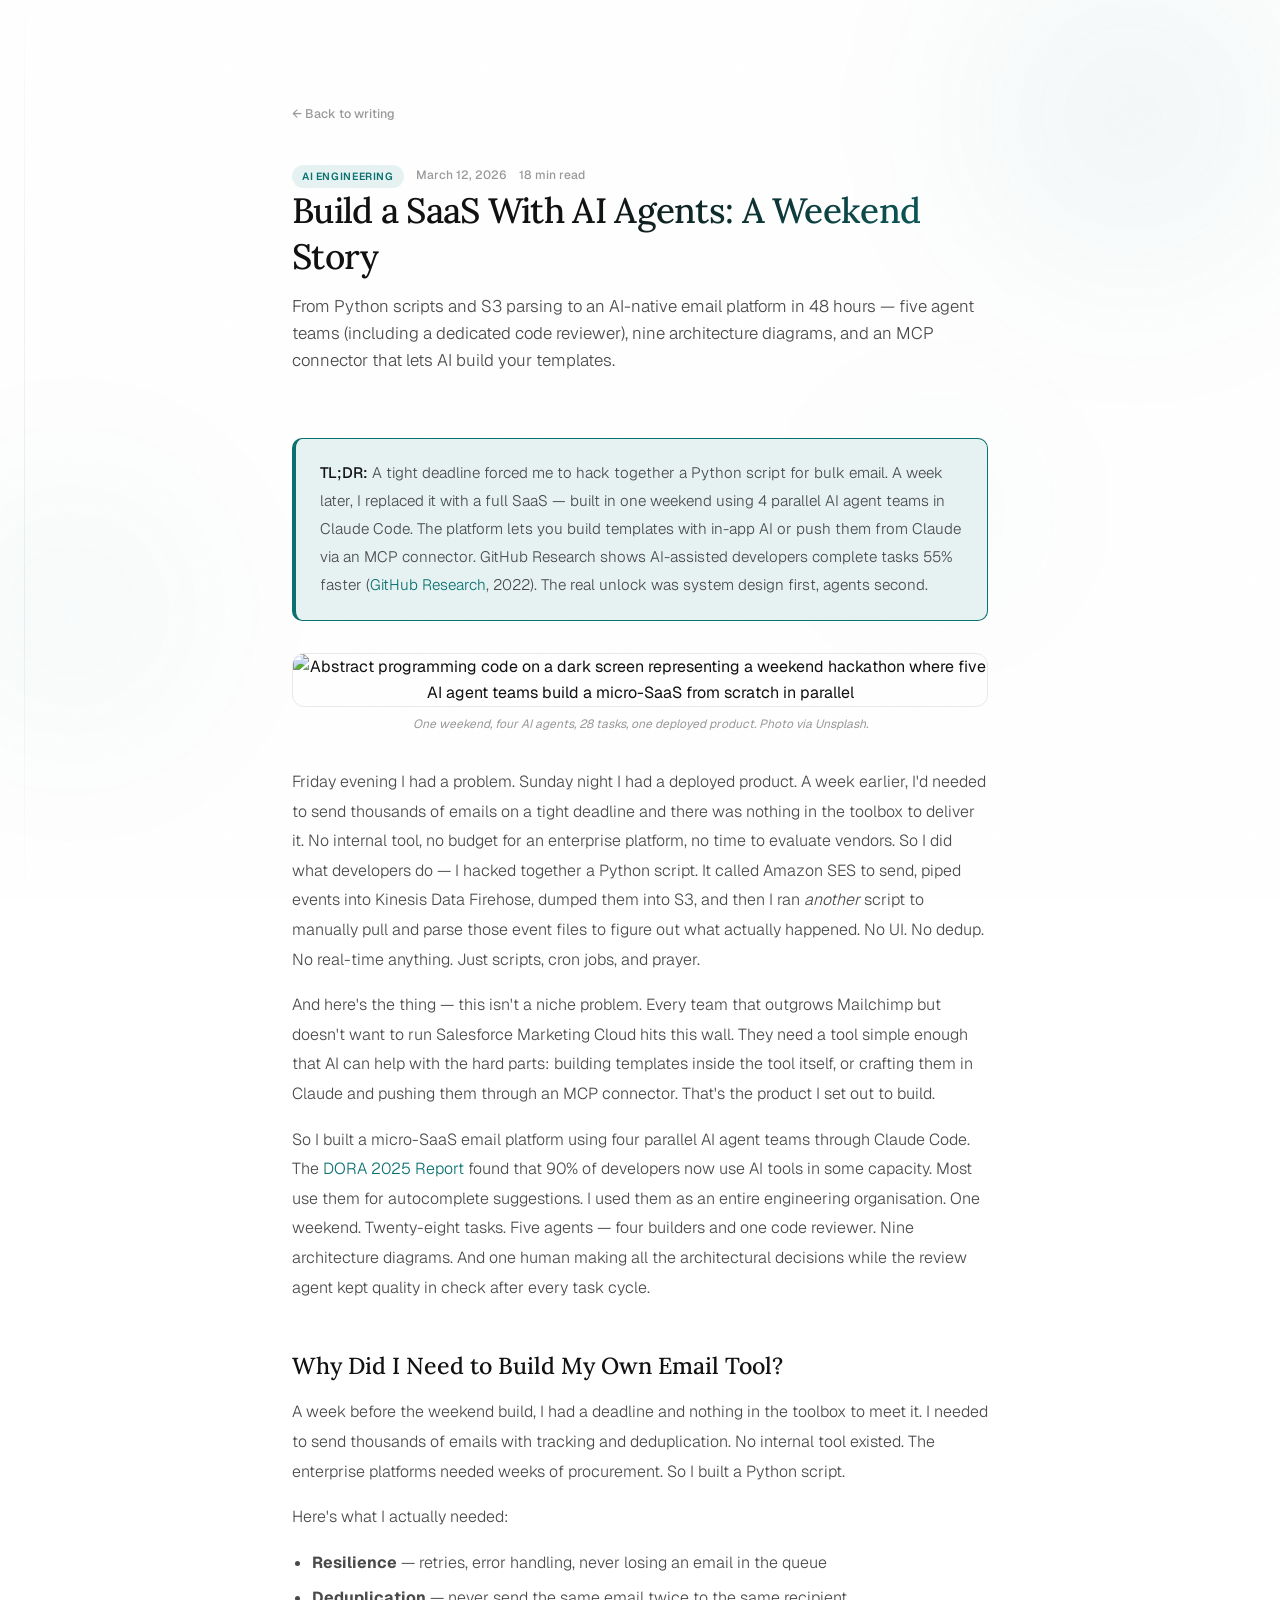
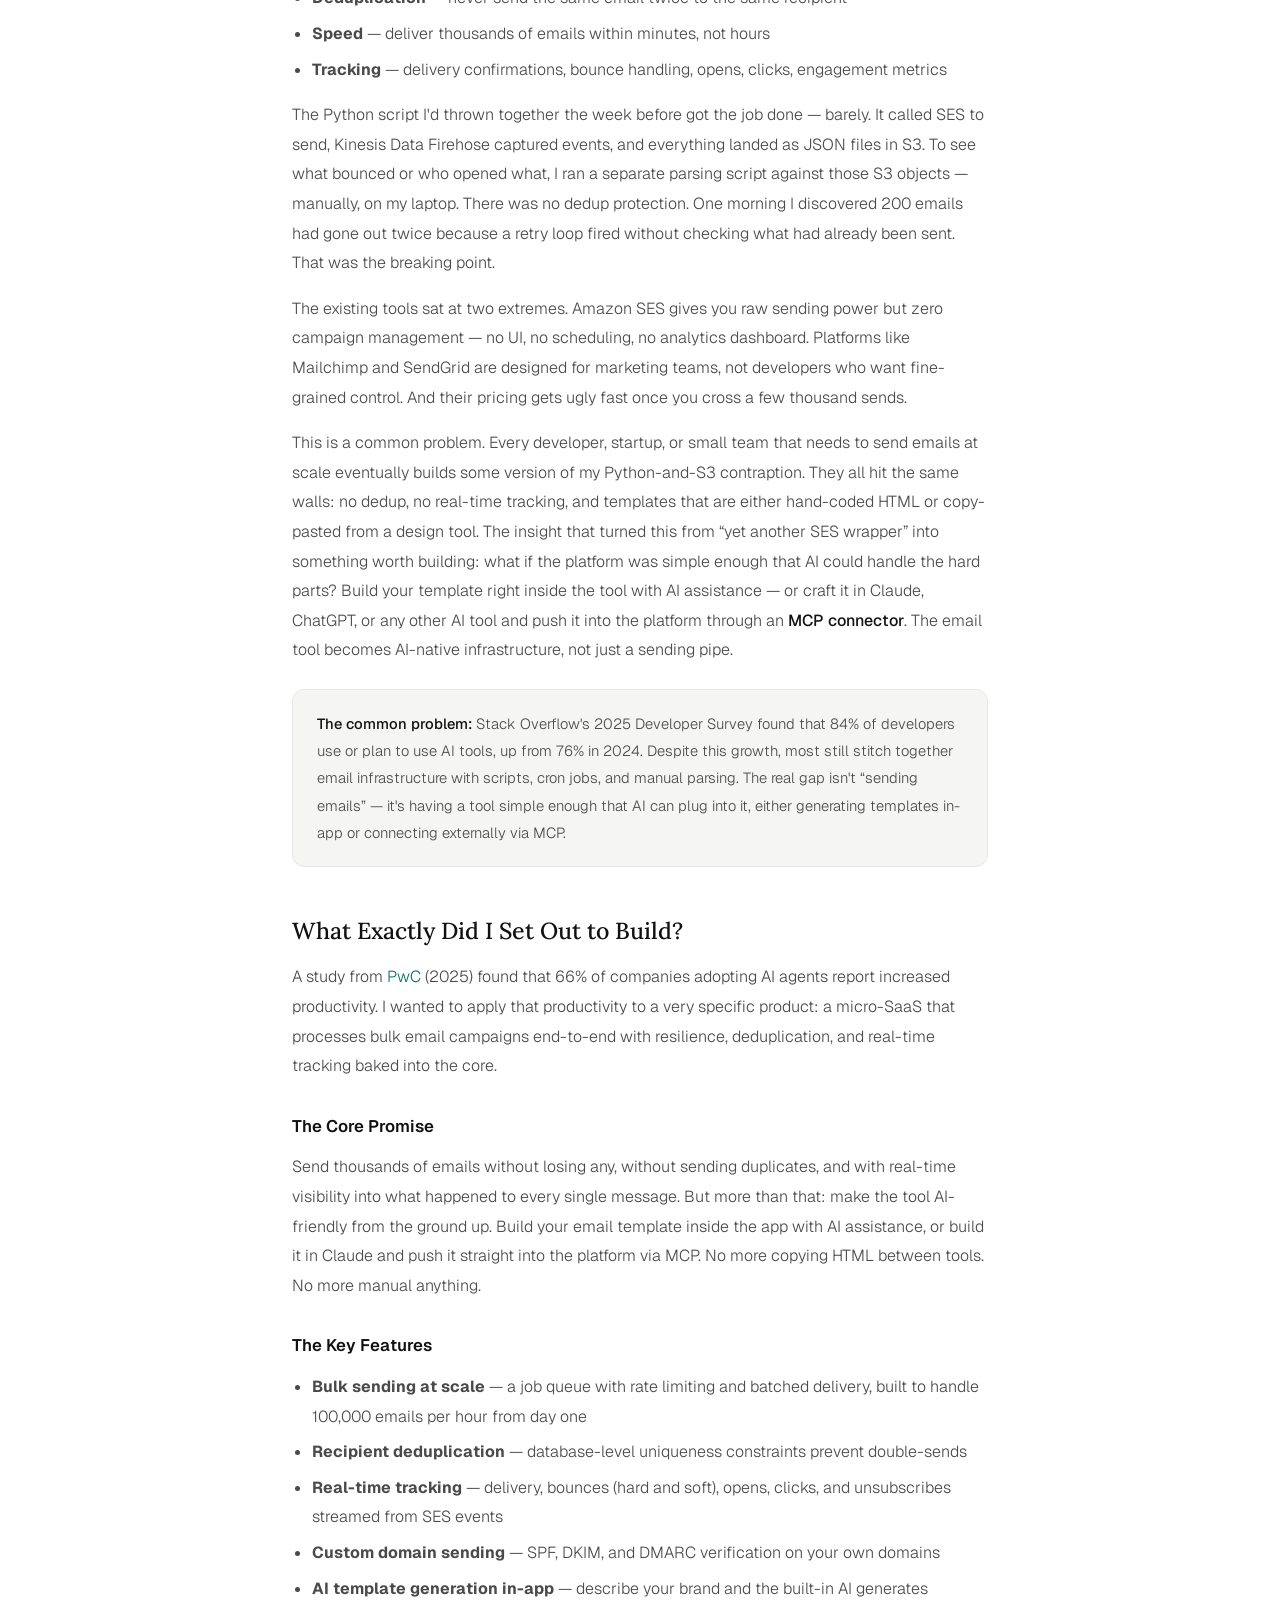
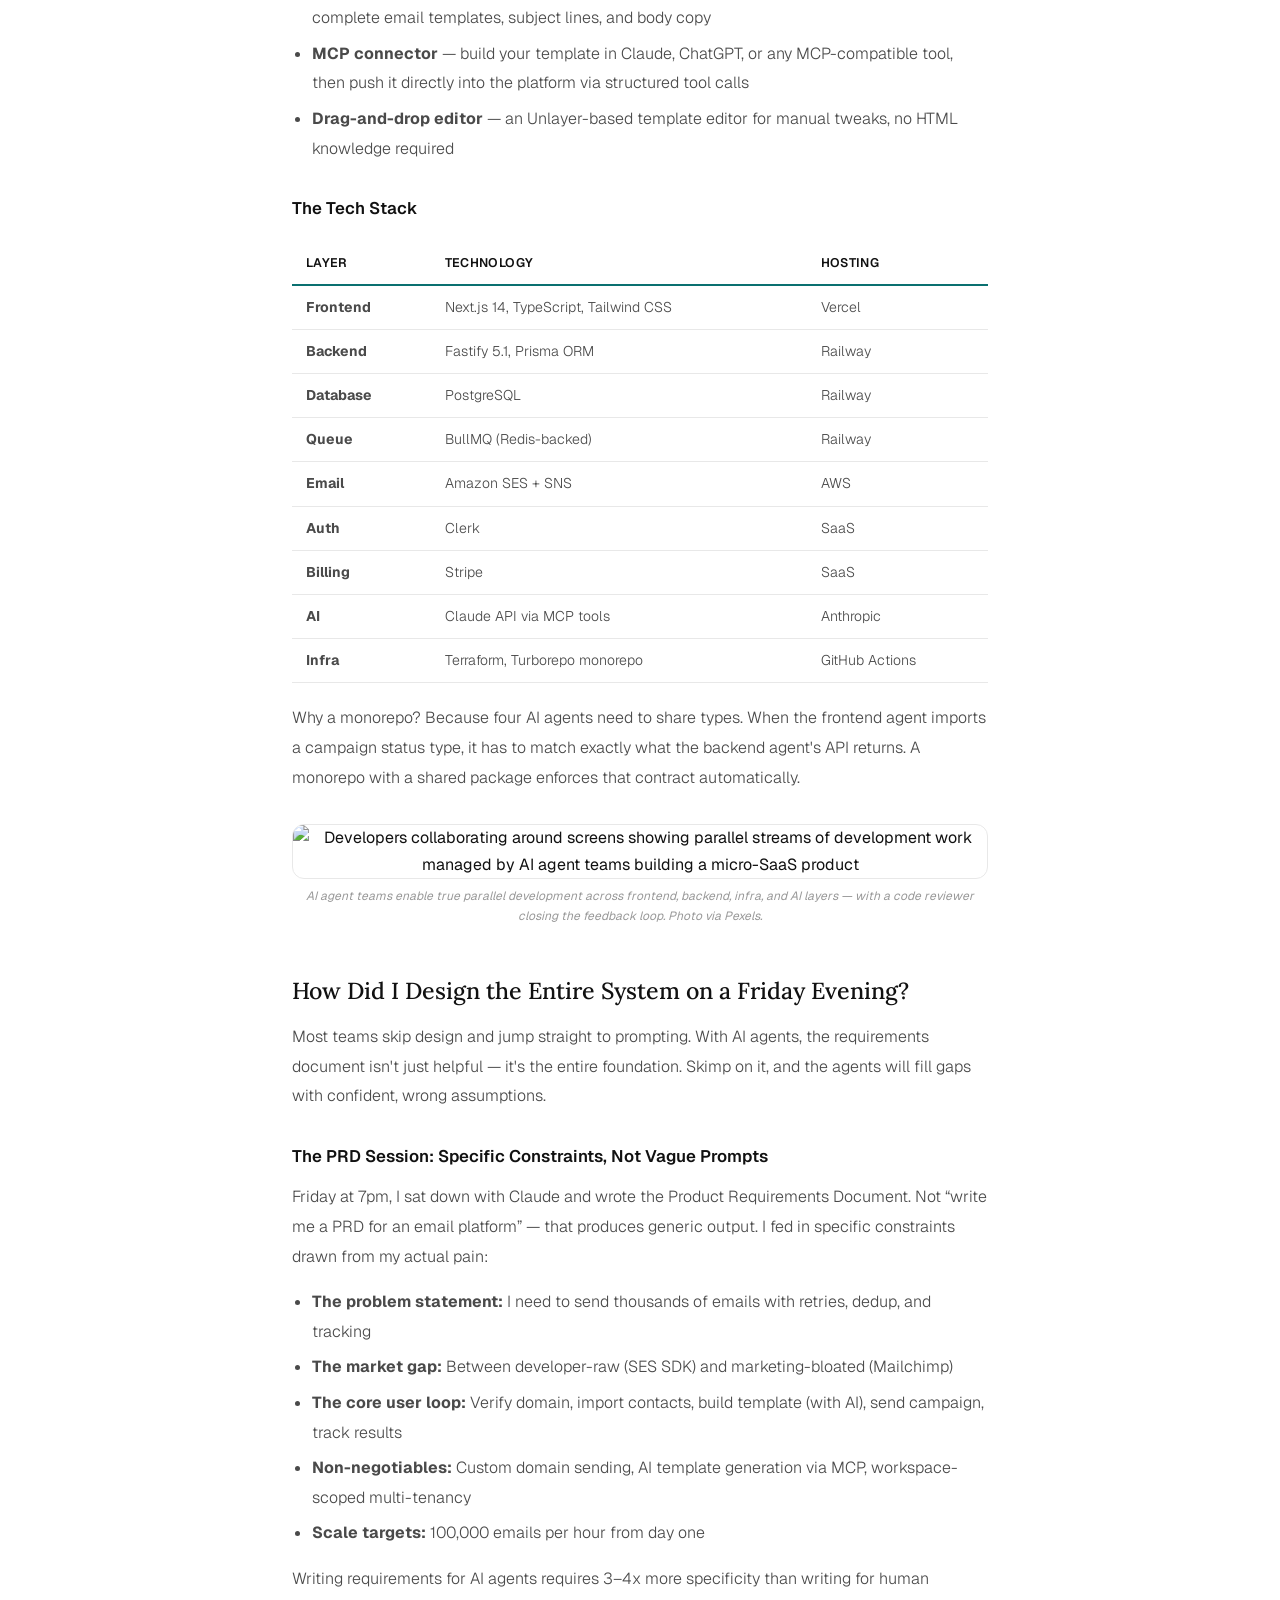
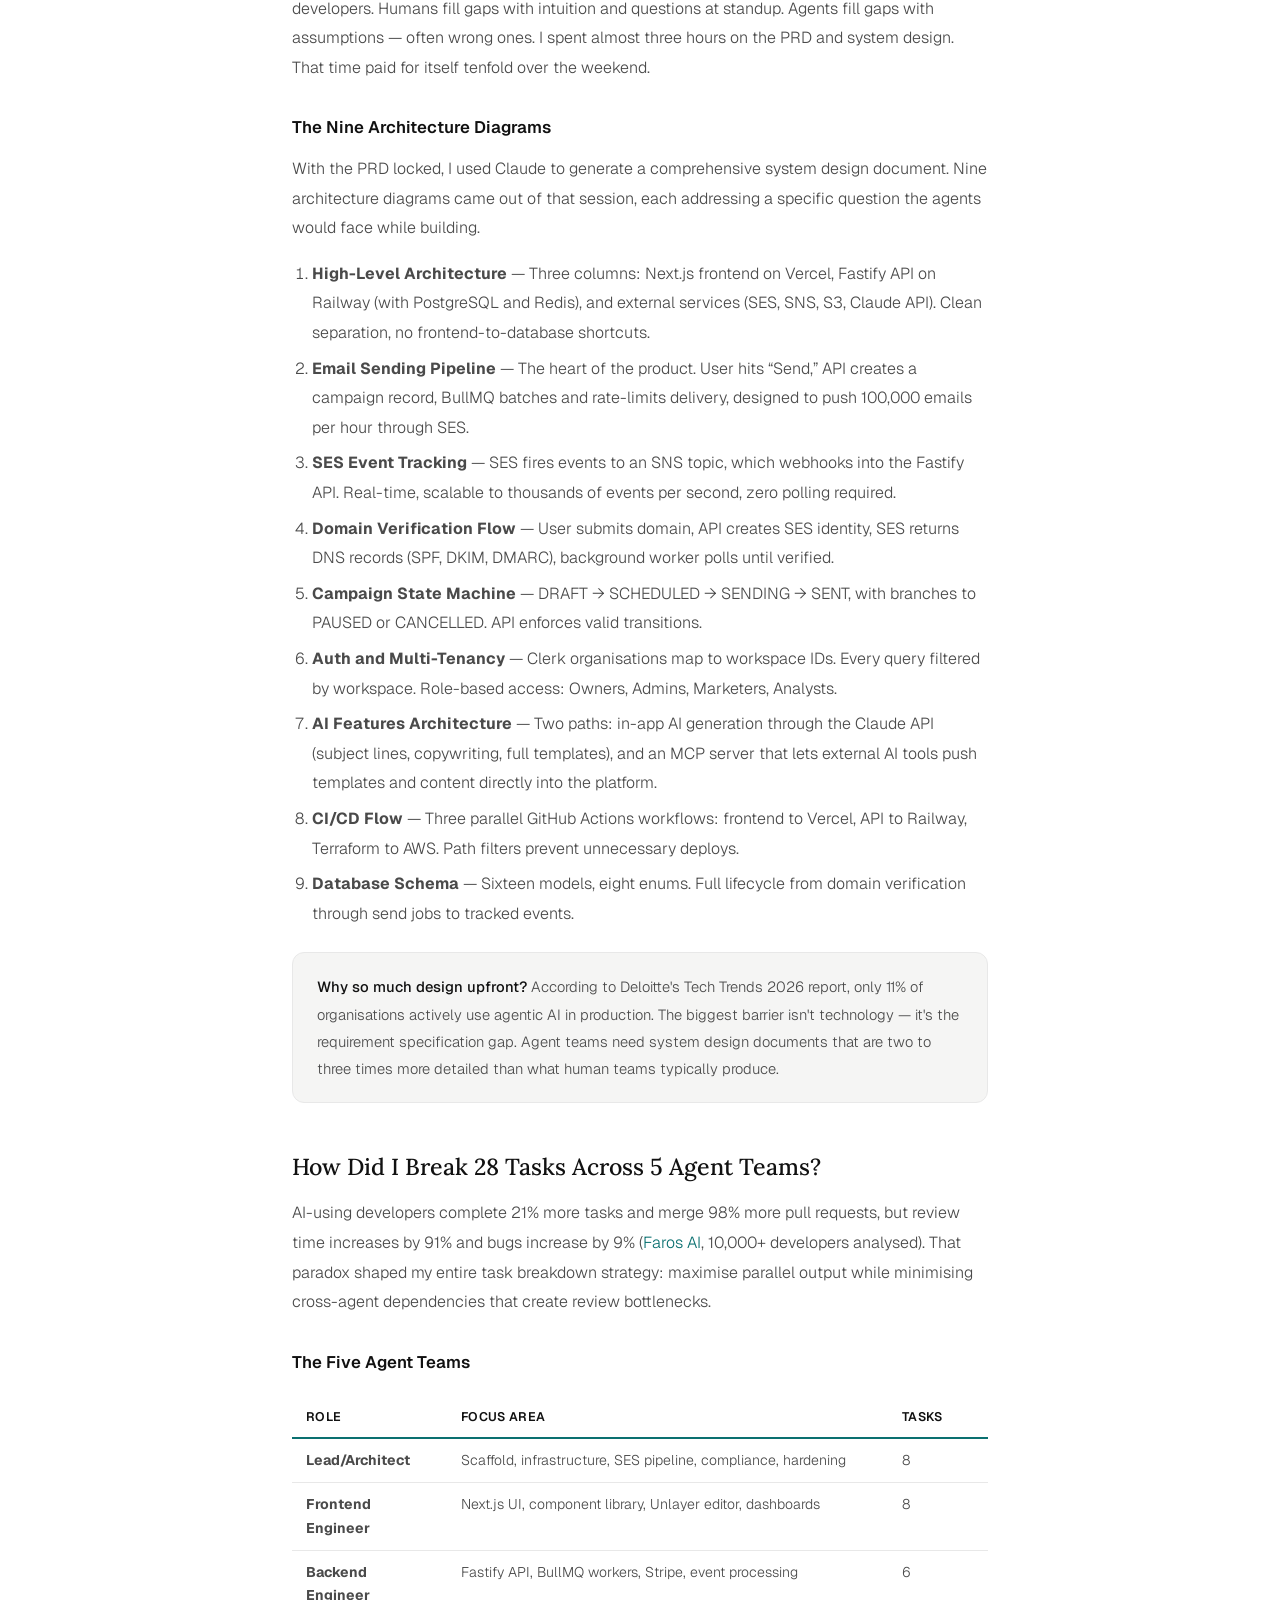
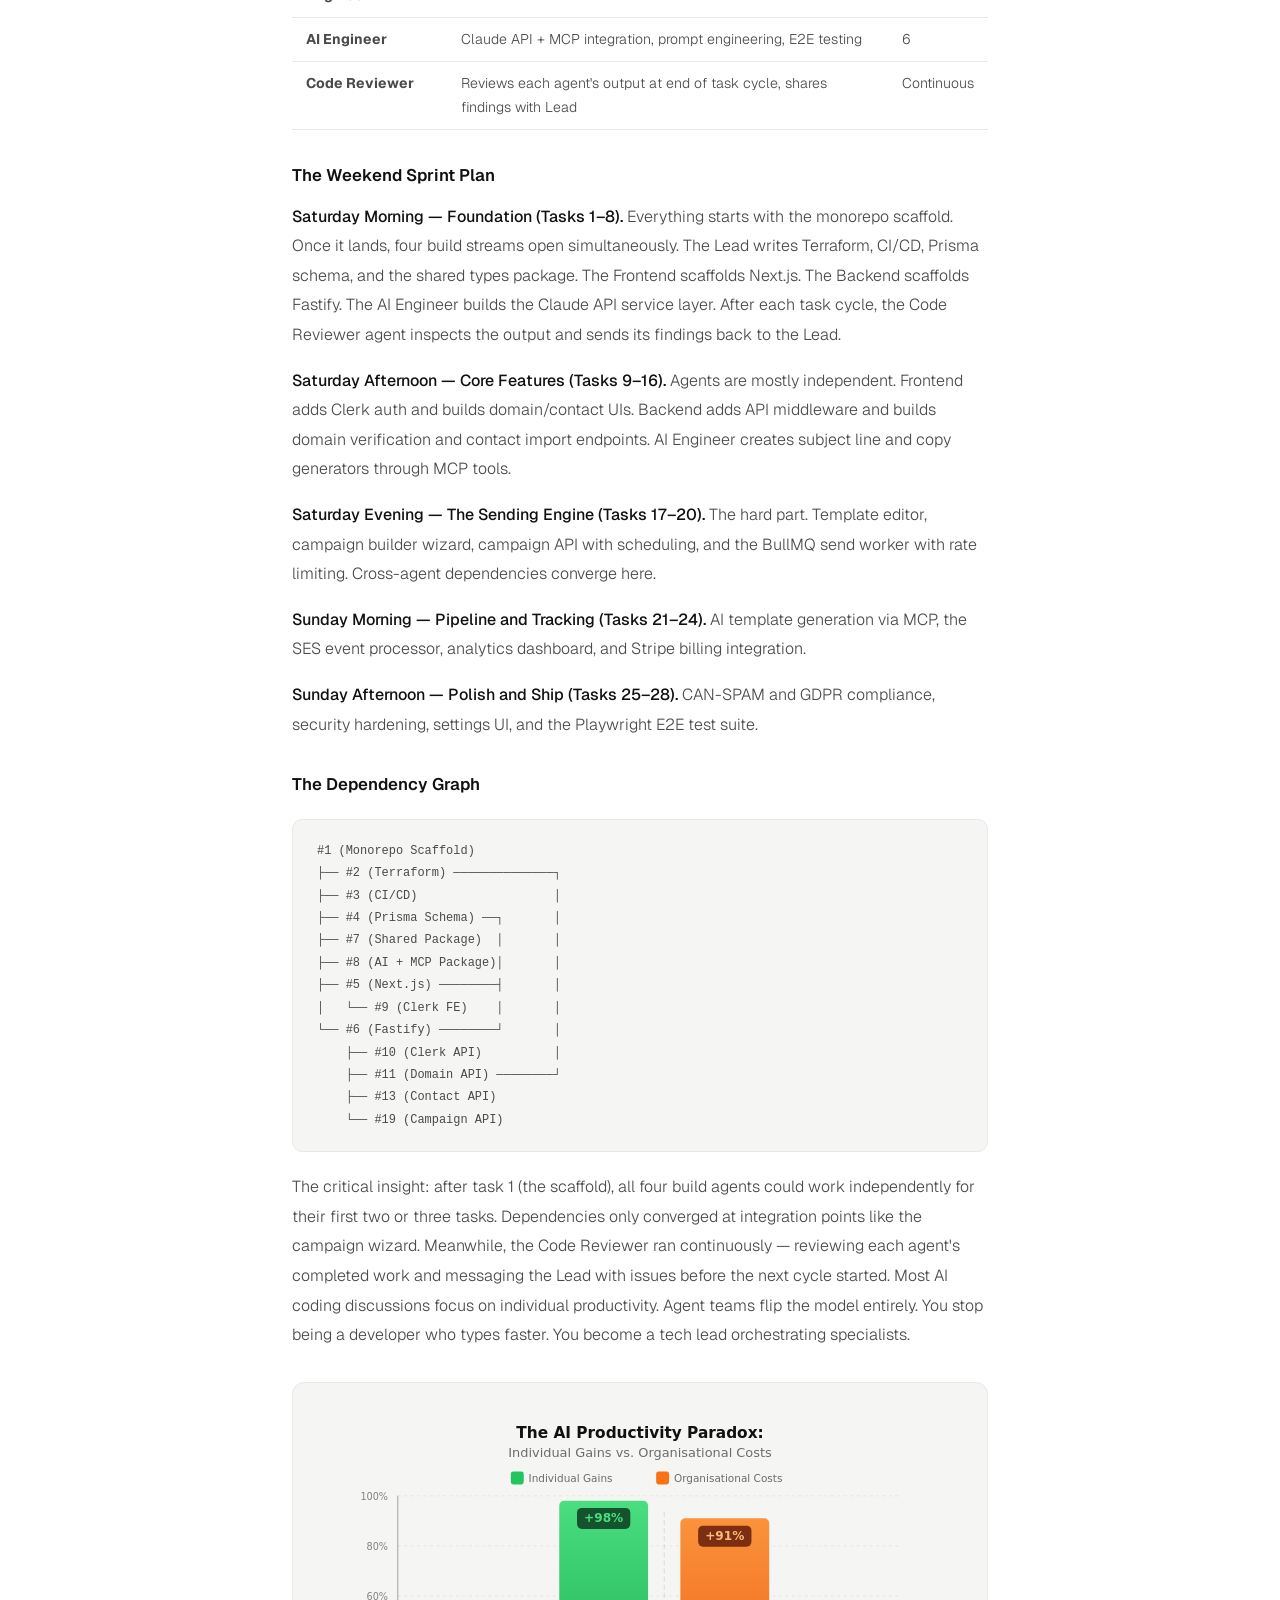
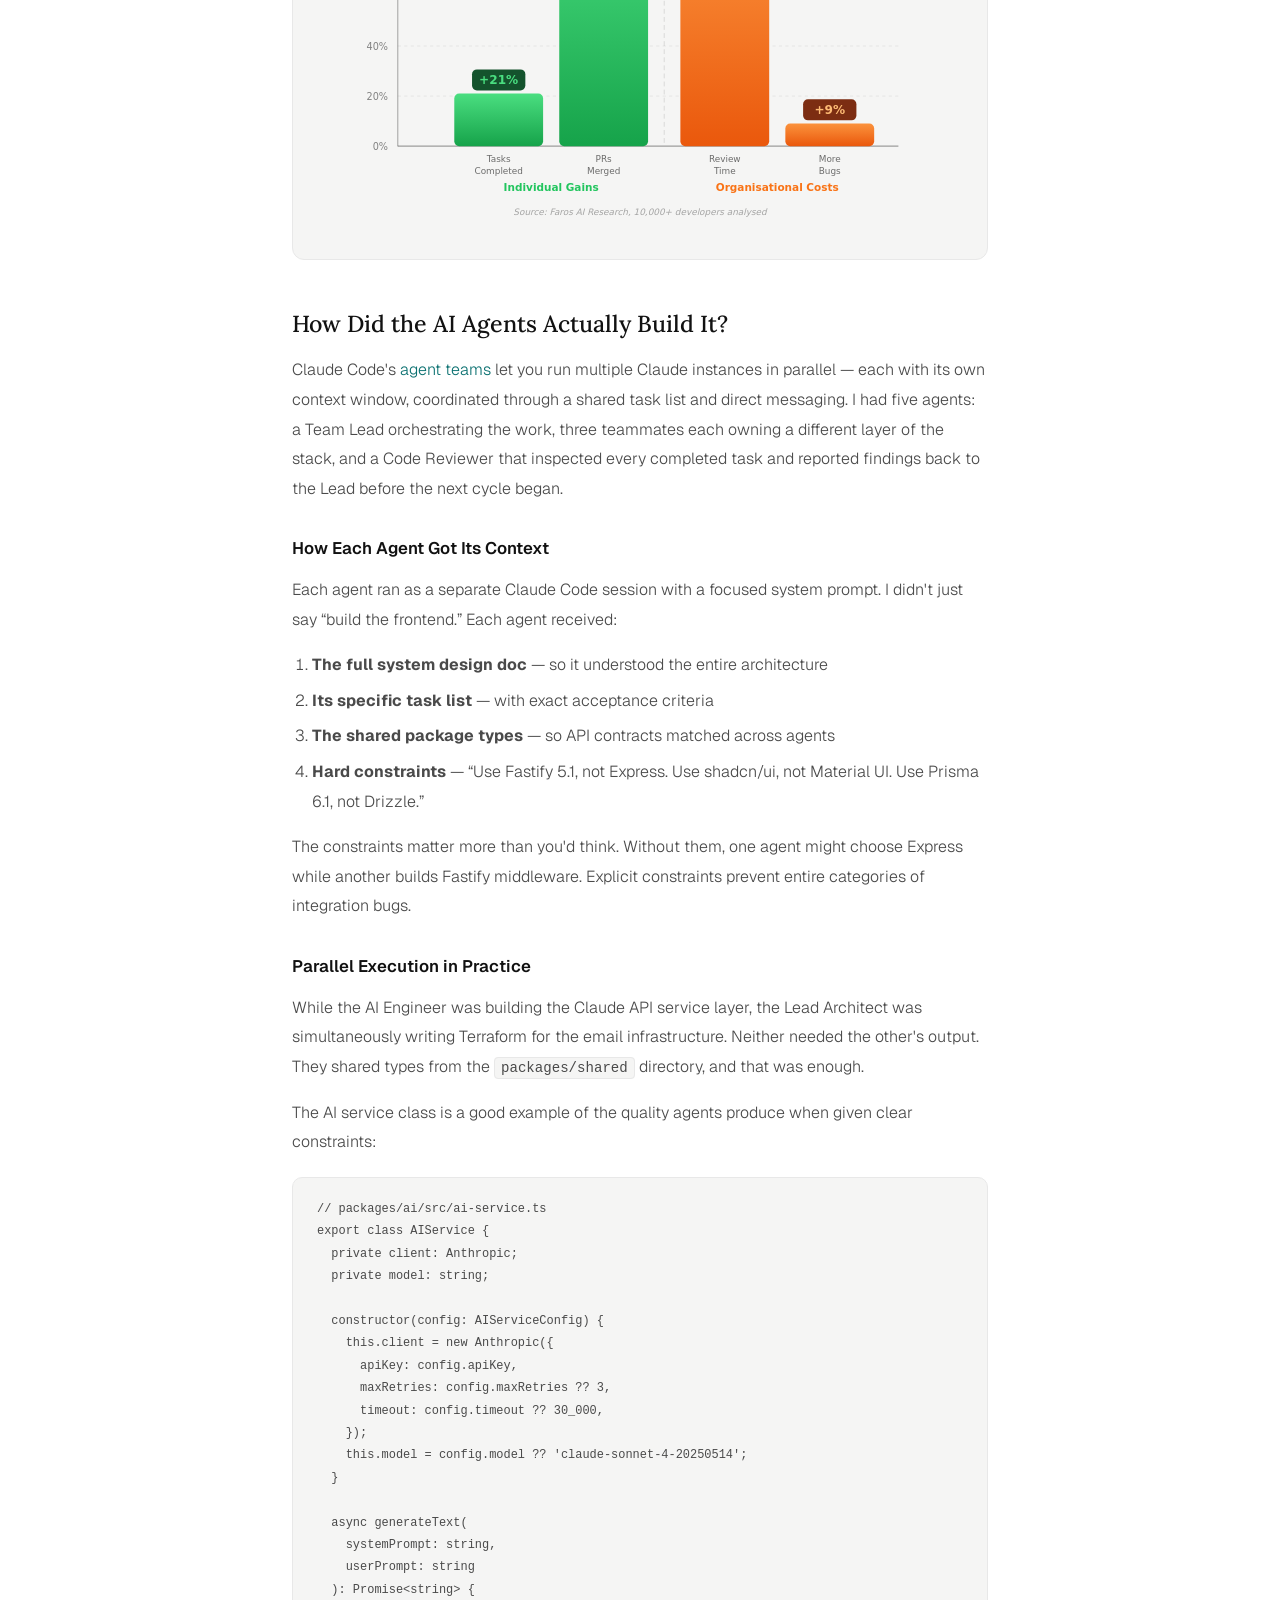
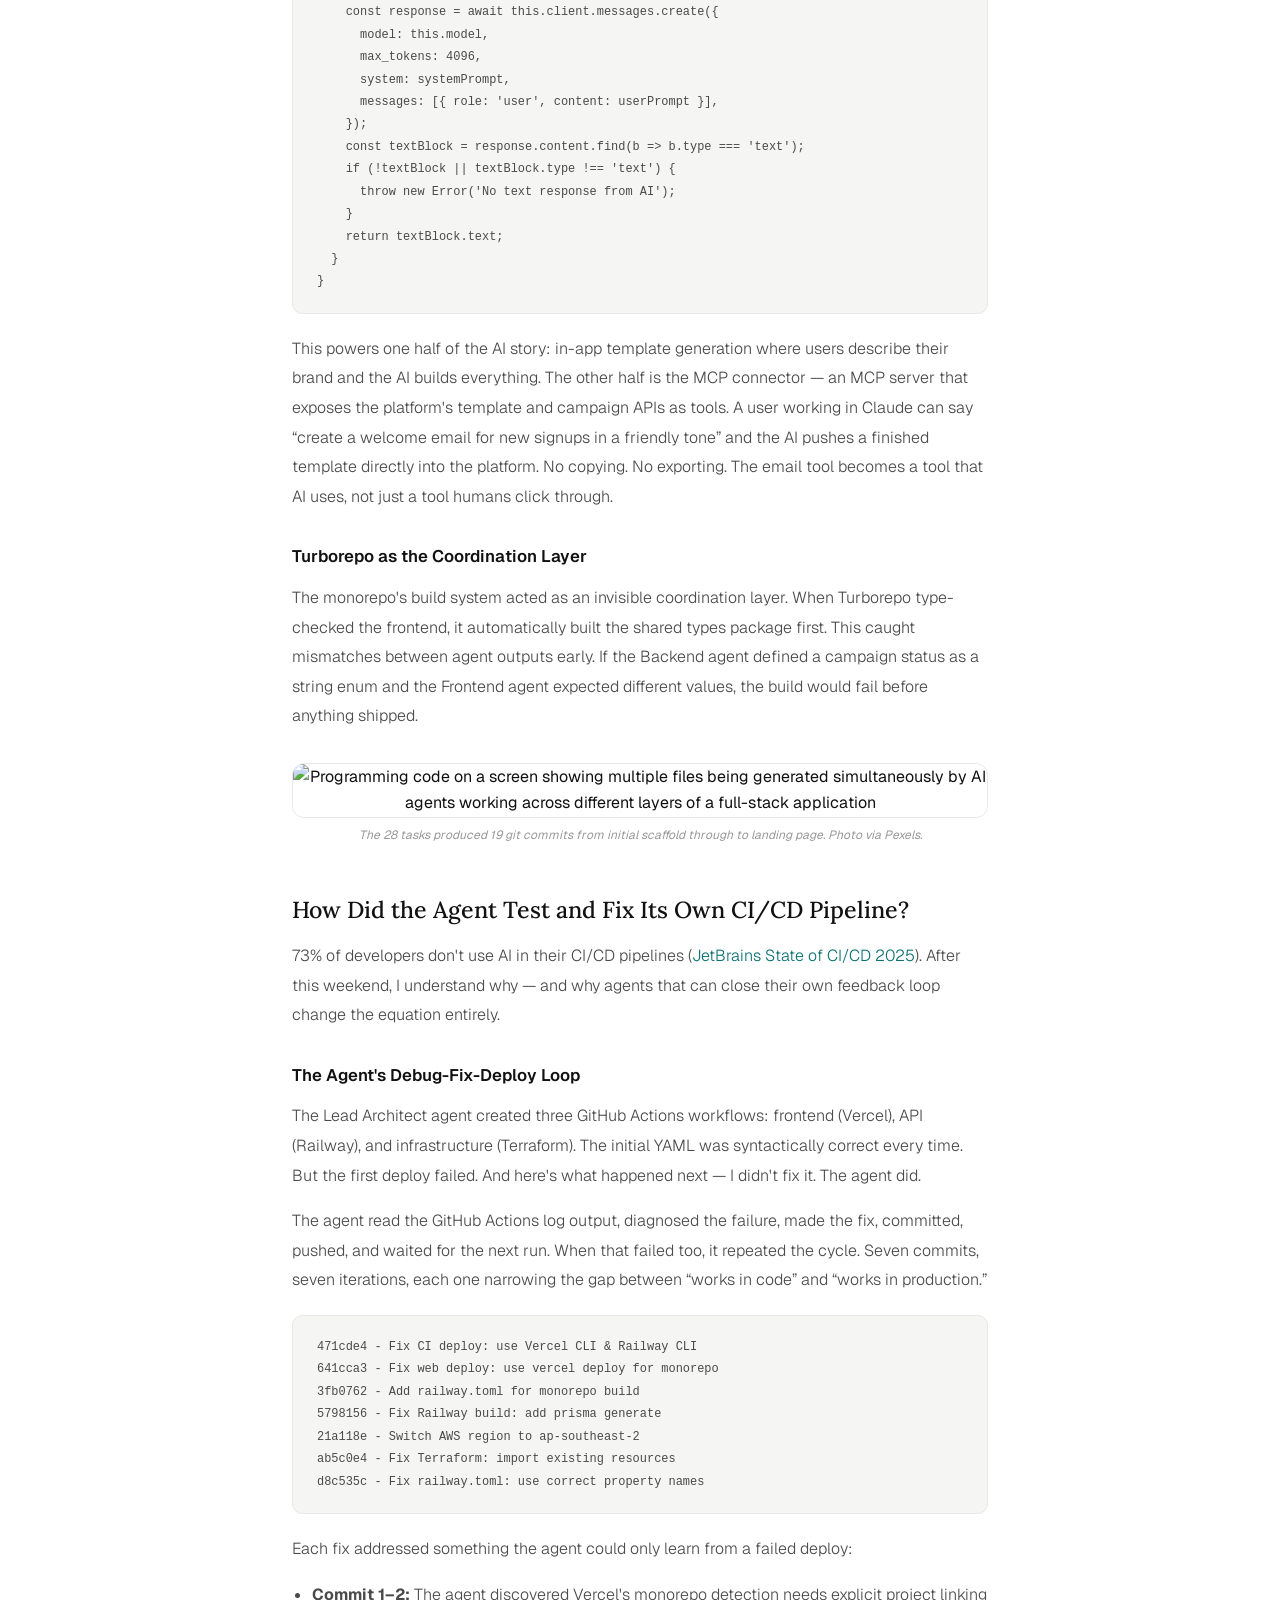
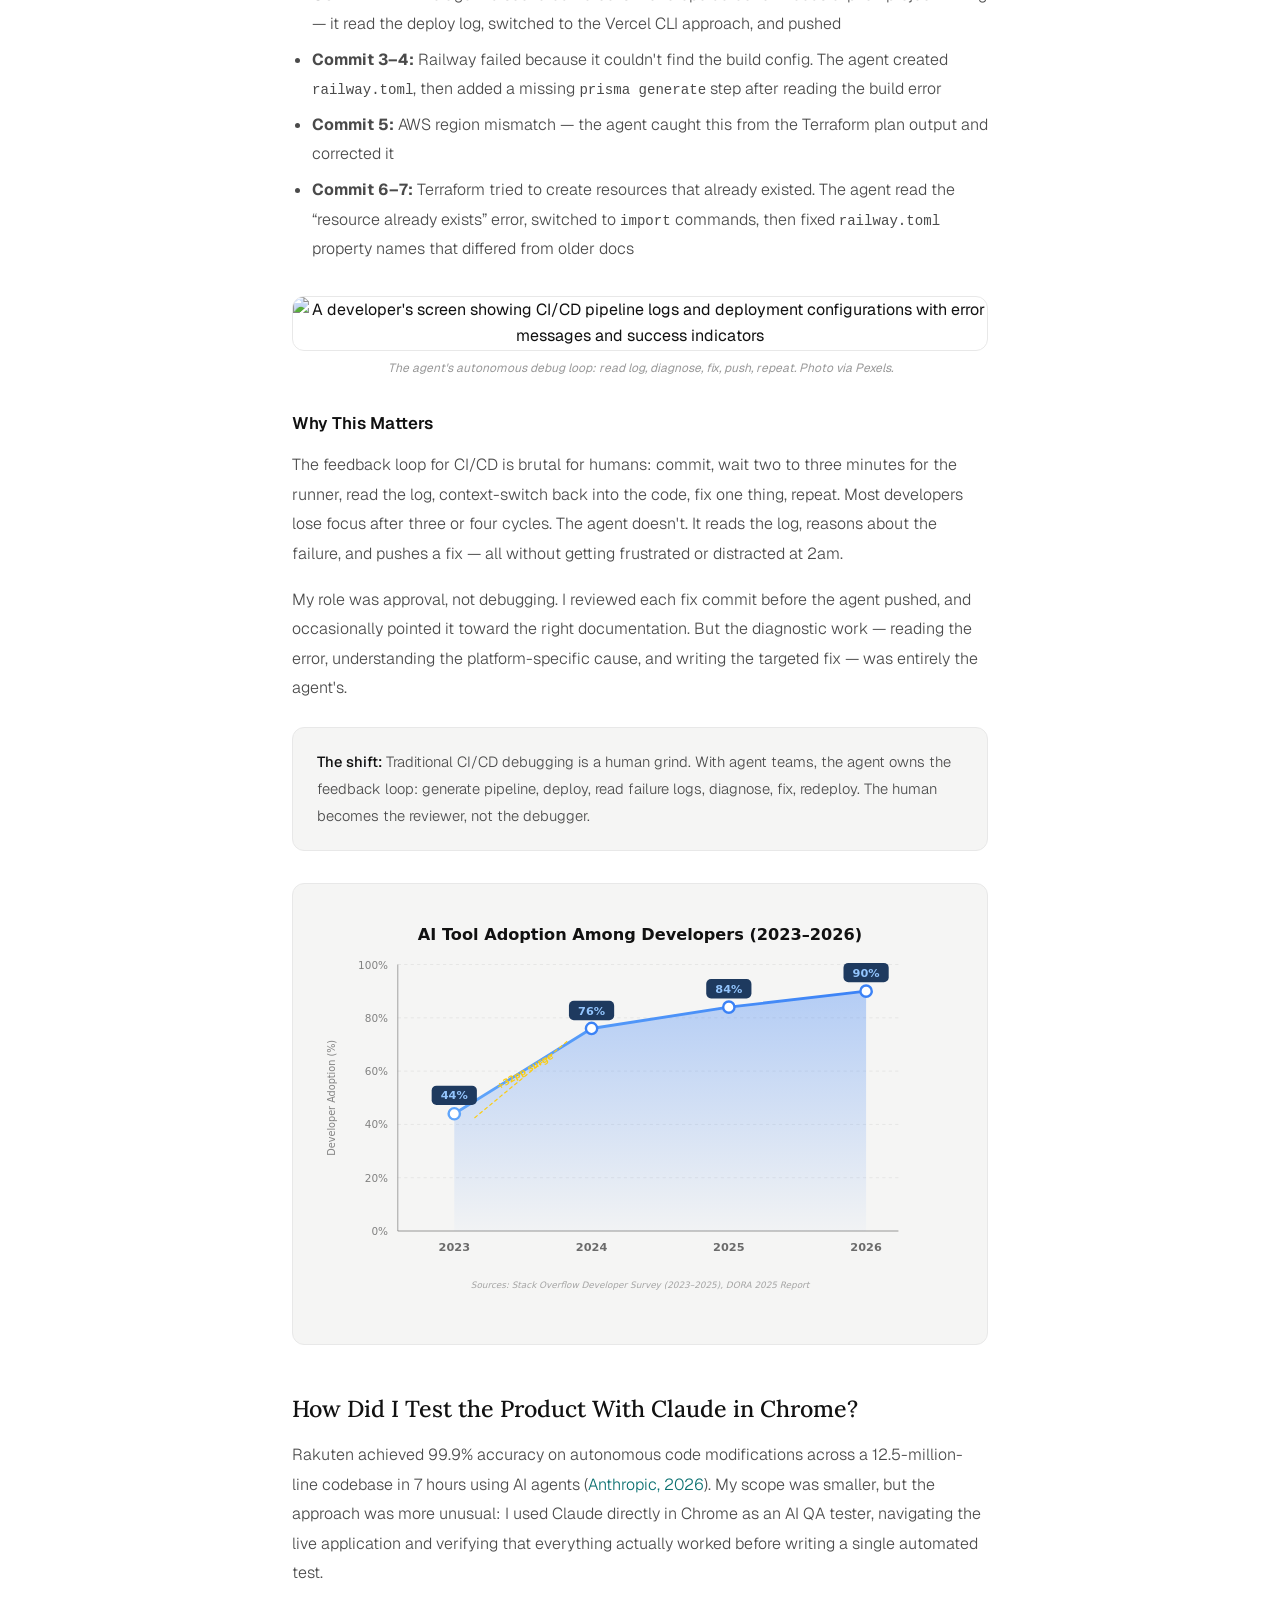
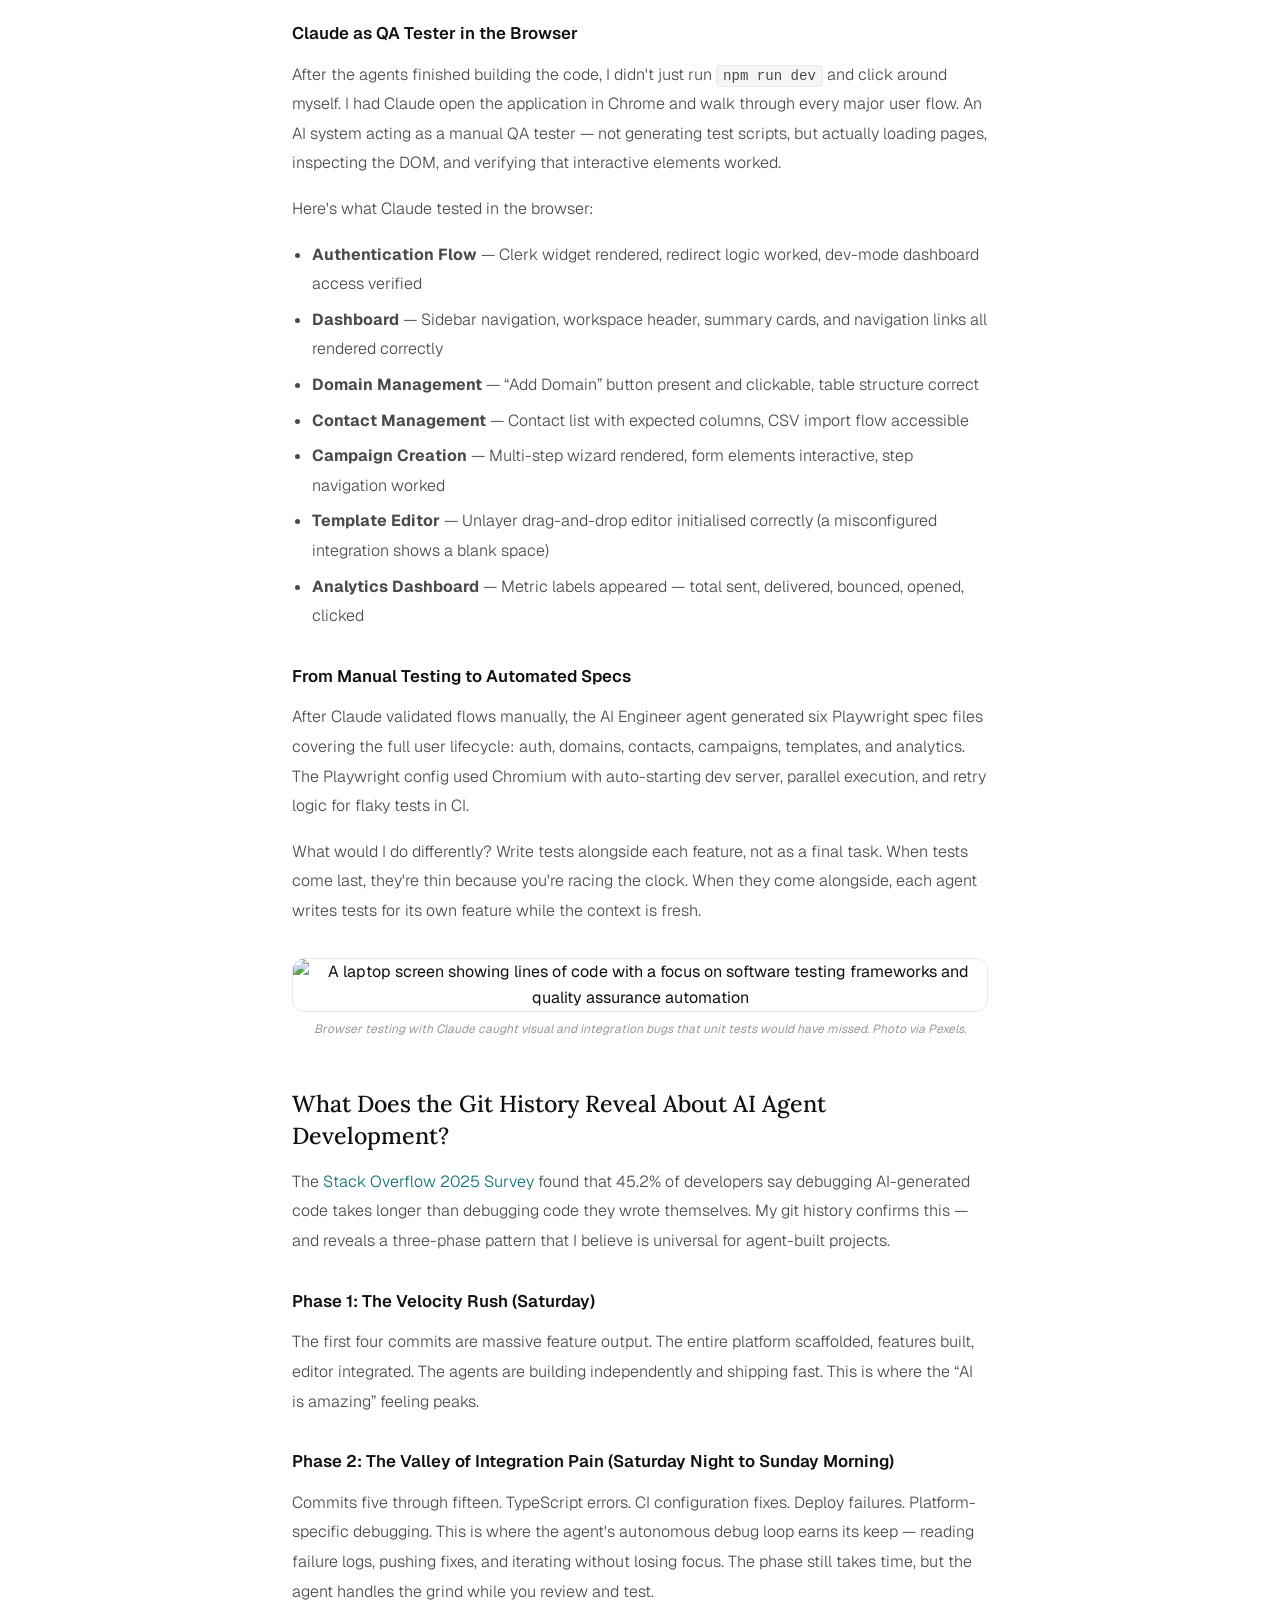
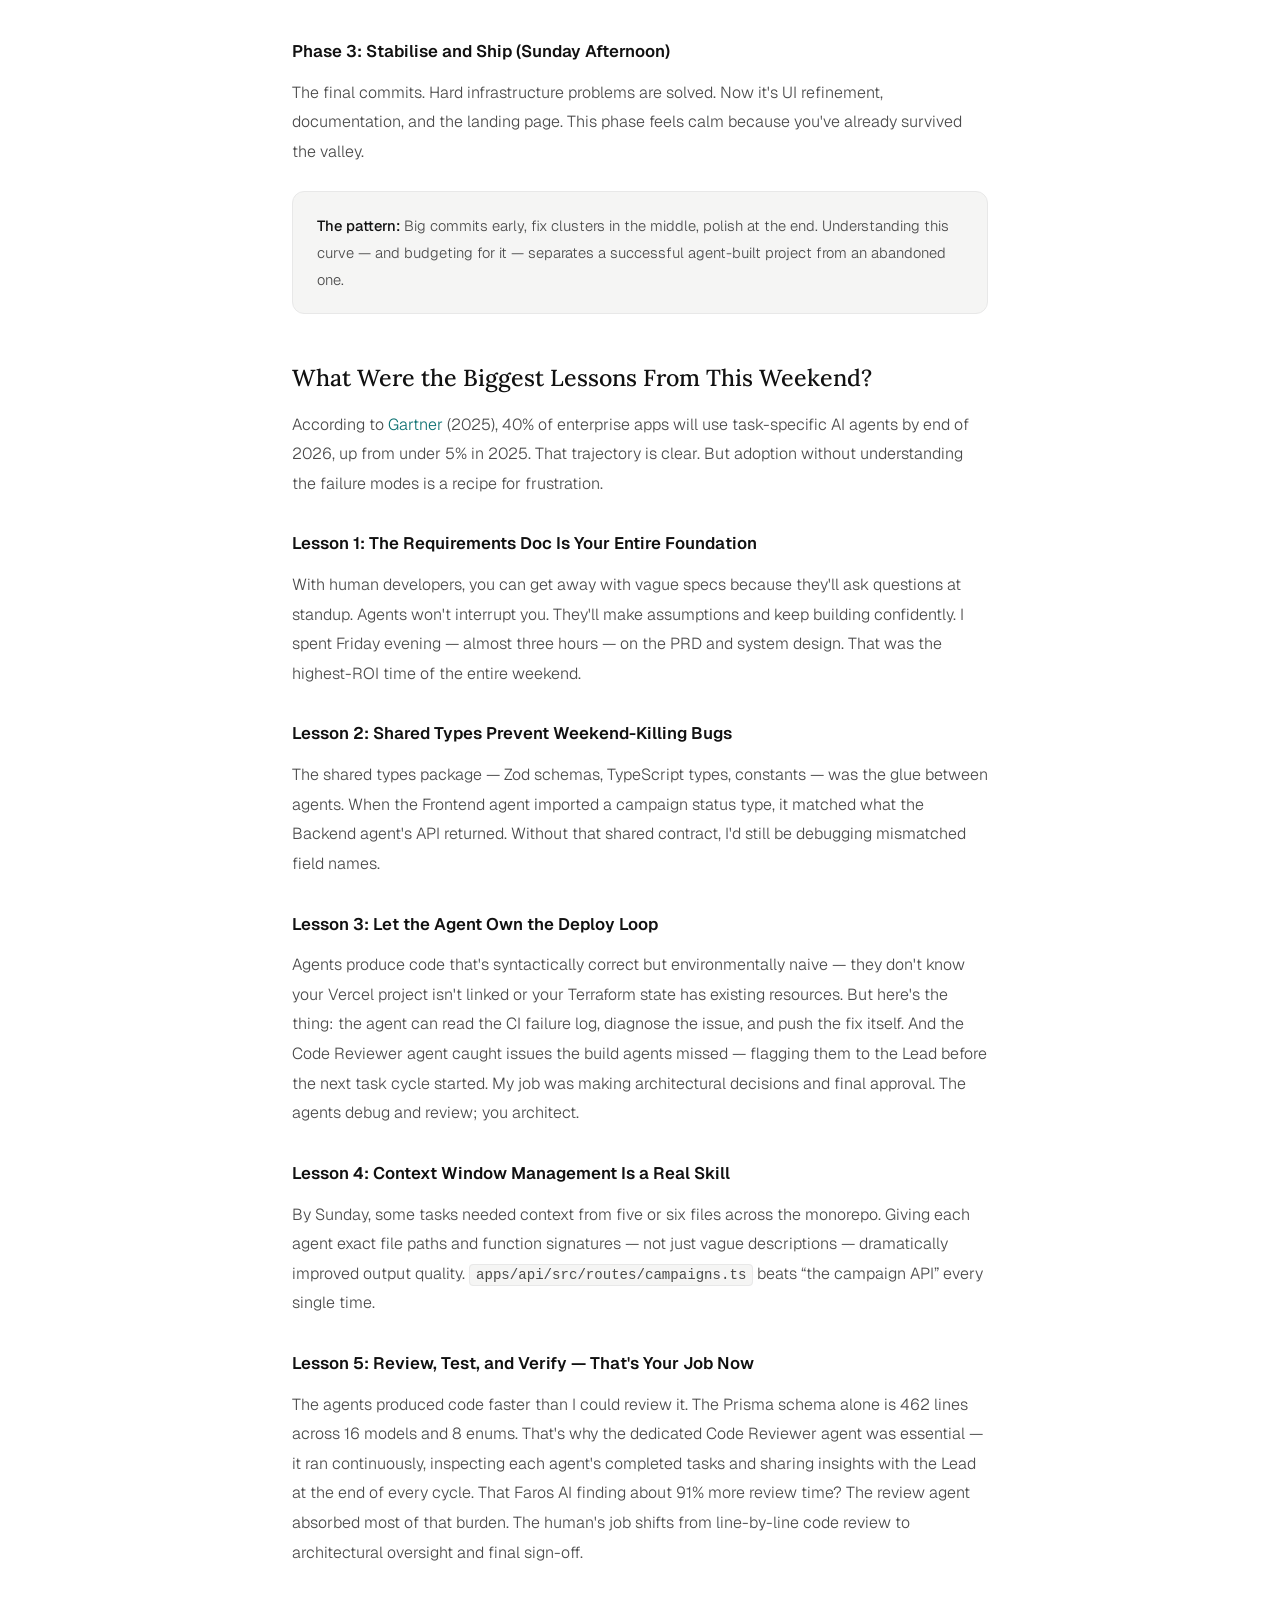
==== commit 932f2b24: "new blog" ====
--- a/blog/build-saas-with-ai-agents.html
+++ b/blog/build-saas-with-ai-agents.html
@@ -4,7 +4,7 @@
   <meta charset="UTF-8">
   <meta name="viewport" content="width=device-width, initial-scale=1.0">
   <title>Build a SaaS With AI Agents: A Weekend Story</title>
-  <meta name="description" content="How one developer built a bulk email SaaS in a weekend using 4 parallel AI agent teams and 9 system diagrams. 55% faster task completion (GitHub Research).">
+  <meta name="description" content="How one developer built a bulk email SaaS in a weekend using 5 parallel AI agent teams — including a dedicated code reviewer — and 9 system diagrams.">
   <meta name="robots" content="index, follow">
   <link rel="canonical" href="https://pallavtyagi.github.io/blog/build-saas-with-ai-agents.html">
   <meta name="author" content="Pallav Tyagi">
@@ -13,7 +13,7 @@
   <meta property="og:type" content="article">
   <meta property="og:url" content="https://pallavtyagi.github.io/blog/build-saas-with-ai-agents.html">
   <meta property="og:title" content="Build a SaaS With AI Agents: A Weekend Story">
-  <meta property="og:description" content="From personal email pain to production SaaS in 48 hours. 4 AI agent teams, 9 architecture diagrams, and Claude testing the app in Chrome.">
+  <meta property="og:description" content="From personal email pain to production SaaS in 48 hours. 5 AI agent teams — including a code reviewer — 9 architecture diagrams, and Claude testing the app in Chrome.">
   <meta property="og:site_name" content="Pallav Tyagi">
   <meta property="article:author" content="Pallav Tyagi">
   <meta property="article:published_time" content="2026-03-12">
@@ -26,7 +26,7 @@
   <!-- Twitter / X -->
   <meta name="twitter:card" content="summary_large_image">
   <meta name="twitter:title" content="Build a SaaS With AI Agents: A Weekend Story">
-  <meta name="twitter:description" content="From personal email pain to production SaaS in 48 hours. 4 AI agent teams, 9 architecture diagrams, and Claude testing the app in Chrome.">
+  <meta name="twitter:description" content="From personal email pain to production SaaS in 48 hours. 5 AI agent teams — including a code reviewer — 9 architecture diagrams, and Claude testing the app in Chrome.">
   <meta name="twitter:image" content="https://images.unsplash.com/photo-1633356122544-f134324a6cee?w=1200&h=630&fit=crop&q=80">
 
   <link rel="preconnect" href="https://fonts.googleapis.com">
@@ -304,7 +304,7 @@
     "@context": "https://schema.org",
     "@type": "BlogPosting",
     "headline": "Build a SaaS With AI Agents: A Weekend Story",
-    "description": "How one developer built a bulk email SaaS in a weekend using 4 parallel AI agent teams, 9 system diagrams, and Claude testing the app in Chrome.",
+    "description": "How one developer built a bulk email SaaS in a weekend using 5 parallel AI agent teams — including a dedicated code reviewer — 9 system diagrams, and Claude testing the app in Chrome.",
     "author": {
       "@type": "Person",
       "name": "Pallav Tyagi",
@@ -334,7 +334,7 @@
         "name": "Can a solo developer really build a SaaS in one weekend with AI agents?",
         "acceptedAnswer": {
           "@type": "Answer",
-          "text": "Yes, with major caveats. You need strong architecture skills to define the work upfront, and you should expect a brutal middle phase of integration debugging. GitHub Research found AI-assisted developers complete tasks 55% faster. Agent teams amplify this with parallelism. But the weekend includes sleep deprivation and 2am CI/CD fixes."
+          "text": "Yes, with major caveats. You need strong architecture skills to define the work upfront. Claude Code agent teams amplify output with parallelism — five agents including a dedicated code reviewer that inspects each task cycle and reports findings to the lead. The build agents even debugged their own CI/CD pipeline autonomously, reading failure logs and pushing fixes."
         }
       },
       {
@@ -366,7 +366,7 @@
         "name": "How much did the AI tooling and infrastructure cost?",
         "acceptedAnswer": {
           "@type": "Answer",
-          "text": "Claude Code was used for all four agent sessions. Infrastructure costs (Railway starter tier, Vercel free tier, AWS SES at pennies per thousand emails) were minimal. Total weekend spend on AI and infrastructure was significantly less than one day of contract developer rates."
+          "text": "Claude Code was used for all five agent sessions — four builders plus a dedicated code reviewer. Infrastructure costs (Railway starter tier, Vercel free tier, AWS SES at pennies per thousand emails) were minimal. Total weekend spend on AI and infrastructure was significantly less than one day of contract developer rates."
         }
       }
     ]
@@ -388,7 +388,7 @@
       <span class="blog-read-time">18 min read</span>
     </div>
     <h1 class="blog-title">Build a SaaS With AI Agents: A Weekend Story</h1>
-    <p class="blog-subtitle">From Python scripts and S3 parsing to an AI-native email platform in 48 hours &mdash; four agent teams, nine architecture diagrams, and an MCP connector that lets AI build your templates.</p>
+    <p class="blog-subtitle">From Python scripts and S3 parsing to an AI-native email platform in 48 hours &mdash; five agent teams (including a dedicated code reviewer), nine architecture diagrams, and an MCP connector that lets AI build your templates.</p>
   </header>
 
 <main id="main">
@@ -402,7 +402,7 @@
     <!-- Hero Image -->
     <figure>
       <img src="https://images.unsplash.com/photo-1633356122544-f134324a6cee?w=1200&h=630&fit=crop&q=80"
-           alt="Abstract programming code on a dark screen representing a weekend hackathon where four AI agent teams build a micro-SaaS from scratch in parallel"
+           alt="Abstract programming code on a dark screen representing a weekend hackathon where five AI agent teams build a micro-SaaS from scratch in parallel"
            width="1200" height="630" fetchpriority="high" decoding="async">
       <figcaption>One weekend, four AI agents, 28 tasks, one deployed product. Photo via Unsplash.</figcaption>
     </figure>
@@ -411,7 +411,7 @@
 
     <p>And here's the thing &mdash; this isn't a niche problem. Every team that outgrows Mailchimp but doesn't want to run Salesforce Marketing Cloud hits this wall. They need a tool simple enough that AI can help with the hard parts: building templates inside the tool itself, or crafting them in Claude and pushing them through an MCP connector. That's the product I set out to build.</p>
 
-    <p>So I built a micro-SaaS email platform using four parallel AI agent teams through Claude Code. The <a href="https://dora.dev/research/2025/dora-report/" target="_blank" rel="noopener">DORA 2025 Report</a> found that 90% of developers now use AI tools in some capacity. Most use them for autocomplete suggestions. I used them as an entire engineering organisation. One weekend. Twenty-eight tasks. Four agents. Nine architecture diagrams. And one very sleep-deprived human making all the decisions.</p>
+    <p>So I built a micro-SaaS email platform using four parallel AI agent teams through Claude Code. The <a href="https://dora.dev/research/2025/dora-report/" target="_blank" rel="noopener">DORA 2025 Report</a> found that 90% of developers now use AI tools in some capacity. Most use them for autocomplete suggestions. I used them as an entire engineering organisation. One weekend. Twenty-eight tasks. Five agents &mdash; four builders and one code reviewer. Nine architecture diagrams. And one human making all the architectural decisions while the review agent kept quality in check after every task cycle.</p>
 
     <h2>Why Did I Need to Build My Own Email Tool?</h2>
 
@@ -447,7 +447,7 @@
     <h3>The Key Features</h3>
 
     <ul>
-      <li><strong>Bulk sending at scale</strong> &mdash; a job queue with rate limiting, batched delivery, and a warm-up schedule that ramps from 50 emails per day to 200,000 over 14 days</li>
+      <li><strong>Bulk sending at scale</strong> &mdash; a job queue with rate limiting and batched delivery, built to handle 100,000 emails per hour from day one</li>
       <li><strong>Recipient deduplication</strong> &mdash; database-level uniqueness constraints prevent double-sends</li>
       <li><strong>Real-time tracking</strong> &mdash; delivery, bounces (hard and soft), opens, clicks, and unsubscribes streamed from SES events</li>
       <li><strong>Custom domain sending</strong> &mdash; SPF, DKIM, and DMARC verification on your own domains</li>
@@ -522,12 +522,12 @@
       <img src="https://images.pexels.com/photos/7988742/pexels-photo-7988742.jpeg?auto=compress&cs=tinysrgb&w=1200"
            alt="Developers collaborating around screens showing parallel streams of development work managed by AI agent teams building a micro-SaaS product"
            width="1200" height="630" loading="lazy" decoding="async">
-      <figcaption>AI agent teams enable true parallel development across frontend, backend, infra, and AI layers simultaneously. Photo via Pexels.</figcaption>
+      <figcaption>AI agent teams enable true parallel development across frontend, backend, infra, and AI layers &mdash; with a code reviewer closing the feedback loop. Photo via Pexels.</figcaption>
     </figure>
 
     <h2>How Did I Design the Entire System on a Friday Evening?</h2>
 
-    <p>Only 11% of organisations actively use agentic AI in production workflows (<a href="https://www.deloitte.com/us/en/insights/topics/technology-management/tech-trends/2026/agentic-ai-strategy.html" target="_blank" rel="noopener">Deloitte Tech Trends 2026</a>). A big reason? Most teams skip design and jump straight to prompting. With AI agents, the requirements document isn't just helpful &mdash; it's the entire foundation.</p>
+    <p>Most teams skip design and jump straight to prompting. With AI agents, the requirements document isn't just helpful &mdash; it's the entire foundation. Skimp on it, and the agents will fill gaps with confident, wrong assumptions.</p>
 
     <h3>The PRD Session: Specific Constraints, Not Vague Prompts</h3>
 
@@ -538,7 +538,7 @@
       <li><strong>The market gap:</strong> Between developer-raw (SES SDK) and marketing-bloated (Mailchimp)</li>
       <li><strong>The core user loop:</strong> Verify domain, import contacts, build template (with AI), send campaign, track results</li>
       <li><strong>Non-negotiables:</strong> Custom domain sending, AI template generation via MCP, workspace-scoped multi-tenancy</li>
-      <li><strong>Scale targets:</strong> 50 emails per day on day one, ramping to 200,000 per day over a 14-day warm-up</li>
+      <li><strong>Scale targets:</strong> 100,000 emails per hour from day one</li>
     </ul>
 
     <p>Writing requirements for AI agents requires 3&ndash;4x more specificity than writing for human developers. Humans fill gaps with intuition and questions at standup. Agents fill gaps with assumptions &mdash; often wrong ones. I spent almost three hours on the PRD and system design. That time paid for itself tenfold over the weekend.</p>
@@ -549,7 +549,7 @@
 
     <ol>
       <li><strong>High-Level Architecture</strong> &mdash; Three columns: Next.js frontend on Vercel, Fastify API on Railway (with PostgreSQL and Redis), and external services (SES, SNS, S3, Claude API). Clean separation, no frontend-to-database shortcuts.</li>
-      <li><strong>Email Sending Pipeline</strong> &mdash; The heart of the product. User hits &ldquo;Send,&rdquo; API creates a campaign record, BullMQ batches and rate-limits delivery, warm-up throttle controls velocity from 50 to 200,000 emails per day over 14 days.</li>
+      <li><strong>Email Sending Pipeline</strong> &mdash; The heart of the product. User hits &ldquo;Send,&rdquo; API creates a campaign record, BullMQ batches and rate-limits delivery, designed to push 100,000 emails per hour through SES.</li>
       <li><strong>SES Event Tracking</strong> &mdash; SES fires events to an SNS topic, which webhooks into the Fastify API. Real-time, scalable to thousands of events per second, zero polling required.</li>
       <li><strong>Domain Verification Flow</strong> &mdash; User submits domain, API creates SES identity, SES returns DNS records (SPF, DKIM, DMARC), background worker polls until verified.</li>
       <li><strong>Campaign State Machine</strong> &mdash; DRAFT &rarr; SCHEDULED &rarr; SENDING &rarr; SENT, with branches to PAUSED or CANCELLED. API enforces valid transitions.</li>
@@ -563,11 +563,11 @@
       <p><strong>Why so much design upfront?</strong> According to Deloitte's Tech Trends 2026 report, only 11% of organisations actively use agentic AI in production. The biggest barrier isn't technology &mdash; it's the requirement specification gap. Agent teams need system design documents that are two to three times more detailed than what human teams typically produce.</p>
     </div>
 
-    <h2>How Did I Break 28 Tasks Across 4 Agent Teams?</h2>
+    <h2>How Did I Break 28 Tasks Across 5 Agent Teams?</h2>
 
     <p>AI-using developers complete 21% more tasks and merge 98% more pull requests, but review time increases by 91% and bugs increase by 9% (<a href="https://www.faros.ai/blog/ai-software-engineering" target="_blank" rel="noopener">Faros AI</a>, 10,000+ developers analysed). That paradox shaped my entire task breakdown strategy: maximise parallel output while minimising cross-agent dependencies that create review bottlenecks.</p>
 
-    <h3>The Four Agent Teams</h3>
+    <h3>The Five Agent Teams</h3>
 
     <table class="info-table">
       <thead>
@@ -598,12 +598,17 @@
           <td>Claude API + MCP integration, prompt engineering, E2E testing</td>
           <td>6</td>
         </tr>
+        <tr>
+          <td><strong>Code Reviewer</strong></td>
+          <td>Reviews each agent's output at end of task cycle, shares findings with Lead</td>
+          <td>Continuous</td>
+        </tr>
       </tbody>
     </table>
 
     <h3>The Weekend Sprint Plan</h3>
 
-    <p><strong>Saturday Morning &mdash; Foundation (Tasks 1&ndash;8).</strong> Everything starts with the monorepo scaffold. Once it lands, four streams open simultaneously. The Lead writes Terraform, CI/CD, Prisma schema, and the shared types package. The Frontend scaffolds Next.js. The Backend scaffolds Fastify. The AI Engineer builds the Claude API service layer.</p>
+    <p><strong>Saturday Morning &mdash; Foundation (Tasks 1&ndash;8).</strong> Everything starts with the monorepo scaffold. Once it lands, four build streams open simultaneously. The Lead writes Terraform, CI/CD, Prisma schema, and the shared types package. The Frontend scaffolds Next.js. The Backend scaffolds Fastify. The AI Engineer builds the Claude API service layer. After each task cycle, the Code Reviewer agent inspects the output and sends its findings back to the Lead.</p>
 
     <p><strong>Saturday Afternoon &mdash; Core Features (Tasks 9&ndash;16).</strong> Agents are mostly independent. Frontend adds Clerk auth and builds domain/contact UIs. Backend adds API middleware and builds domain verification and contact import endpoints. AI Engineer creates subject line and copy generators through MCP tools.</p>
 
@@ -629,7 +634,7 @@
     ├── #13 (Contact API)
     └── #19 (Campaign API)</code></pre>
 
-    <p>The critical insight: after task 1 (the scaffold), all four agents could work independently for their first two or three tasks. Dependencies only converged at integration points like the campaign wizard. Most AI coding discussions focus on individual productivity. Agent teams flip the model entirely. You stop being a developer who types faster. You become a tech lead orchestrating specialists.</p>
+    <p>The critical insight: after task 1 (the scaffold), all four build agents could work independently for their first two or three tasks. Dependencies only converged at integration points like the campaign wizard. Meanwhile, the Code Reviewer ran continuously &mdash; reviewing each agent's completed work and messaging the Lead with issues before the next cycle started. Most AI coding discussions focus on individual productivity. Agent teams flip the model entirely. You stop being a developer who types faster. You become a tech lead orchestrating specialists.</p>
 
     <!-- Chart 1: AI Productivity Paradox -->
     <figure class="chart-container">
@@ -689,7 +694,7 @@
 
     <h2>How Did the AI Agents Actually Build It?</h2>
 
-    <p>GitHub Copilot research shows AI-assisted developers complete tasks 55% faster (<a href="https://github.blog/news-insights/research/research-quantifying-github-copilots-impact-on-developer-productivity-and-happiness/" target="_blank" rel="noopener">GitHub Research</a>, n=95, 2022). But Copilot gives you one fast pair of hands. I needed four specialists working simultaneously. Here's how I gave each agent the context it needed to build independently.</p>
+    <p>Claude Code's <a href="https://code.claude.com/docs/en/agent-teams" target="_blank" rel="noopener">agent teams</a> let you run multiple Claude instances in parallel &mdash; each with its own context window, coordinated through a shared task list and direct messaging. I had five agents: a Team Lead orchestrating the work, three teammates each owning a different layer of the stack, and a Code Reviewer that inspected every completed task and reported findings back to the Lead before the next cycle began.</p>
 
     <h3>How Each Agent Got Its Context</h3>
 
@@ -756,13 +761,15 @@
       <figcaption>The 28 tasks produced 19 git commits from initial scaffold through to landing page. Photo via Pexels.</figcaption>
     </figure>
 
-    <h2>Why Was CI/CD the Most Painful Part of the Weekend?</h2>
-
-    <p>73% of developers don't use AI in their CI/CD pipelines (<a href="https://www.jetbrains.com/lp/devecosystem-2025/" target="_blank" rel="noopener">JetBrains State of CI/CD 2025</a>). After this weekend, I understand why. CI/CD was where the dream of AI-generated-everything crashed into the reality of platform-specific quirks.</p>
-
-    <h3>Seven Fix Commits at 2am</h3>
-
-    <p>The Lead Architect agent created three GitHub Actions workflows: frontend (Vercel), API (Railway), and infrastructure (Terraform). The concept is clean. The execution was painful.</p>
+    <h2>How Did the Agent Test and Fix Its Own CI/CD Pipeline?</h2>
+
+    <p>73% of developers don't use AI in their CI/CD pipelines (<a href="https://www.jetbrains.com/lp/devecosystem-2025/" target="_blank" rel="noopener">JetBrains State of CI/CD 2025</a>). After this weekend, I understand why &mdash; and why agents that can close their own feedback loop change the equation entirely.</p>
+
+    <h3>The Agent's Debug-Fix-Deploy Loop</h3>
+
+    <p>The Lead Architect agent created three GitHub Actions workflows: frontend (Vercel), API (Railway), and infrastructure (Terraform). The initial YAML was syntactically correct every time. But the first deploy failed. And here's what happened next &mdash; I didn't fix it. The agent did.</p>
+
+    <p>The agent read the GitHub Actions log output, diagnosed the failure, made the fix, committed, pushed, and waited for the next run. When that failed too, it repeated the cycle. Seven commits, seven iterations, each one narrowing the gap between &ldquo;works in code&rdquo; and &ldquo;works in production.&rdquo;</p>
 
     <pre><code>471cde4 - Fix CI deploy: use Vercel CLI &amp; Railway CLI
 641cca3 - Fix web deploy: use vercel deploy for monorepo
@@ -772,13 +779,13 @@
 ab5c0e4 - Fix Terraform: import existing resources
 d8c535c - Fix railway.toml: use correct property names</code></pre>
 
-    <p>Seven fix commits for three workflows. It was 2am Sunday morning when I finally got the Railway deploy working. The agents generated syntactically correct YAML every single time. But they didn't know the things you only learn by deploying:</p>
+    <p>Each fix addressed something the agent could only learn from a failed deploy:</p>
 
     <ul>
-      <li>Vercel's monorepo detection needs explicit project linking, not just a path filter</li>
-      <li>Railway requires a <code>railway.toml</code> with specific property names that differ from their older documentation</li>
-      <li>Prisma needs an explicit <code>generate</code> step in the Railway build command</li>
-      <li>My AWS resources already existed, and Terraform needed <code>import</code> commands, not <code>create</code></li>
+      <li><strong>Commit 1&ndash;2:</strong> The agent discovered Vercel's monorepo detection needs explicit project linking &mdash; it read the deploy log, switched to the Vercel CLI approach, and pushed</li>
+      <li><strong>Commit 3&ndash;4:</strong> Railway failed because it couldn't find the build config. The agent created <code>railway.toml</code>, then added a missing <code>prisma generate</code> step after reading the build error</li>
+      <li><strong>Commit 5:</strong> AWS region mismatch &mdash; the agent caught this from the Terraform plan output and corrected it</li>
+      <li><strong>Commit 6&ndash;7:</strong> Terraform tried to create resources that already existed. The agent read the &ldquo;resource already exists&rdquo; error, switched to <code>import</code> commands, then fixed <code>railway.toml</code> property names that differed from older docs</li>
     </ul>
 
     <!-- Image -->
@@ -786,12 +793,18 @@
       <img src="https://images.pexels.com/photos/3861976/pexels-photo-3861976.jpeg?auto=compress&cs=tinysrgb&w=1200"
            alt="A developer's screen showing CI/CD pipeline logs and deployment configurations with error messages and success indicators"
            width="1200" height="630" loading="lazy" decoding="async">
-      <figcaption>CI/CD debugging at 2am: where AI-generated code meets platform-specific reality. Photo via Pexels.</figcaption>
+      <figcaption>The agent's autonomous debug loop: read log, diagnose, fix, push, repeat. Photo via Pexels.</figcaption>
     </figure>
 
-    <p>45.2% of developers say debugging AI-generated code takes longer than debugging their own (<a href="https://survey.stackoverflow.co/2025/" target="_blank" rel="noopener">Stack Overflow 2025</a>). For CI/CD specifically, I'd push that number to 80%. The feedback loop is brutal: commit, wait two to three minutes for the runner, read the log, fix one thing, repeat.</p>
-
-    <p>But here's the honest truth &mdash; would I have written those three CI/CD pipelines from scratch faster myself? Probably not. The agents got me 80% of the way there in minutes. The last 20% just happened to be the painful, platform-specific, learn-by-failing part.</p>
+    <h3>Why This Matters</h3>
+
+    <p>The feedback loop for CI/CD is brutal for humans: commit, wait two to three minutes for the runner, read the log, context-switch back into the code, fix one thing, repeat. Most developers lose focus after three or four cycles. The agent doesn't. It reads the log, reasons about the failure, and pushes a fix &mdash; all without getting frustrated or distracted at 2am.</p>
+
+    <p>My role was approval, not debugging. I reviewed each fix commit before the agent pushed, and occasionally pointed it toward the right documentation. But the diagnostic work &mdash; reading the error, understanding the platform-specific cause, and writing the targeted fix &mdash; was entirely the agent's.</p>
+
+    <div class="callout-box">
+      <p><strong>The shift:</strong> Traditional CI/CD debugging is a human grind. With agent teams, the agent owns the feedback loop: generate pipeline, deploy, read failure logs, diagnose, fix, redeploy. The human becomes the reviewer, not the debugger.</p>
+    </div>
 
     <!-- Chart 2: AI Tool Adoption -->
     <figure class="chart-container">
@@ -886,7 +899,7 @@
 
     <h3>Phase 2: The Valley of Integration Pain (Saturday Night to Sunday Morning)</h3>
 
-    <p>Commits five through fifteen. TypeScript errors. CI configuration fixes. Deploy failures. Platform-specific debugging. This is the 2am grind &mdash; the phase where projects die if you don't expect it.</p>
+    <p>Commits five through fifteen. TypeScript errors. CI configuration fixes. Deploy failures. Platform-specific debugging. This is where the agent's autonomous debug loop earns its keep &mdash; reading failure logs, pushing fixes, and iterating without losing focus. The phase still takes time, but the agent handles the grind while you review and test.</p>
 
     <h3>Phase 3: Stabilise and Ship (Sunday Afternoon)</h3>
 
@@ -908,23 +921,23 @@
 
     <p>The shared types package &mdash; Zod schemas, TypeScript types, constants &mdash; was the glue between agents. When the Frontend agent imported a campaign status type, it matched what the Backend agent's API returned. Without that shared contract, I'd still be debugging mismatched field names.</p>
 
-    <h3>Lesson 3: CI/CD Will Humble You</h3>
-
-    <p>Agents produce code that's syntactically correct but environmentally naive. They don't know your Vercel project isn't linked, your Railway service name changed, or your Terraform state already has existing resources. Budget at least 20% of your time for deploy fixes.</p>
+    <h3>Lesson 3: Let the Agent Own the Deploy Loop</h3>
+
+    <p>Agents produce code that's syntactically correct but environmentally naive &mdash; they don't know your Vercel project isn't linked or your Terraform state has existing resources. But here's the thing: the agent can read the CI failure log, diagnose the issue, and push the fix itself. And the Code Reviewer agent caught issues the build agents missed &mdash; flagging them to the Lead before the next task cycle started. My job was making architectural decisions and final approval. The agents debug and review; you architect.</p>
 
     <h3>Lesson 4: Context Window Management Is a Real Skill</h3>
 
     <p>By Sunday, some tasks needed context from five or six files across the monorepo. Giving each agent exact file paths and function signatures &mdash; not just vague descriptions &mdash; dramatically improved output quality. <code>apps/api/src/routes/campaigns.ts</code> beats &ldquo;the campaign API&rdquo; every single time.</p>
 
-    <h3>Lesson 5: You're Still the Bottleneck</h3>
-
-    <p>The agents produced code faster than I could review it. The Prisma schema alone is 462 lines across 16 models and 8 enums. Rushing through review is how you ship bugs to production. That Faros AI finding about 91% more review time? I felt every percentage point of it.</p>
+    <h3>Lesson 5: Review, Test, and Verify &mdash; That's Your Job Now</h3>
+
+    <p>The agents produced code faster than I could review it. The Prisma schema alone is 462 lines across 16 models and 8 enums. That's why the dedicated Code Reviewer agent was essential &mdash; it ran continuously, inspecting each agent's completed tasks and sharing insights with the Lead at the end of every cycle. That Faros AI finding about 91% more review time? The review agent absorbed most of that burden. The human's job shifts from line-by-line code review to architectural oversight and final sign-off.</p>
 
     <h2>Frequently Asked Questions</h2>
 
     <div class="faq-item">
       <p class="faq-q">Can a solo developer really build a SaaS in one weekend with AI agents?</p>
-      <p class="faq-a">Yes, with major caveats. You need strong architecture skills to define the work upfront, and you should expect a brutal middle phase of integration debugging. GitHub Research found AI-assisted developers complete tasks 55% faster (<a href="https://github.blog/news-insights/research/research-quantifying-github-copilots-impact-on-developer-productivity-and-happiness/" target="_blank" rel="noopener">GitHub Research</a>, 2022). Agent teams amplify this with parallelism. But the weekend includes sleep deprivation and the 2am CI/CD fixes.</p>
+      <p class="faq-a">Yes, with major caveats. You need strong architecture skills to define the work upfront, and you should expect a brutal middle phase of integration debugging. Claude Code agent teams amplify output with parallelism &mdash; five agents including a dedicated code reviewer that inspects completed tasks and shares insights with the lead. The build agents even debugged their own CI/CD pipeline autonomously. Your role shifts to architect and final approver.</p>
     </div>
 
     <div class="faq-item">
@@ -934,7 +947,7 @@
 
     <div class="faq-item">
       <p class="faq-q">How much did the AI tooling and infrastructure cost?</p>
-      <p class="faq-a">Claude Code was used for all four agent sessions. Infrastructure costs &mdash; Railway starter tier, Vercel free tier, AWS SES at pennies per thousand emails &mdash; were minimal. Total weekend spend on AI and infrastructure was significantly less than one day of contract developer rates.</p>
+      <p class="faq-a">Claude Code was used for all five agent sessions (four builders plus one code reviewer). Infrastructure costs &mdash; Railway starter tier, Vercel free tier, AWS SES at pennies per thousand emails &mdash; were minimal. Total weekend spend on AI and infrastructure was significantly less than one day of contract developer rates.</p>
     </div>
 
     <div class="faq-item">
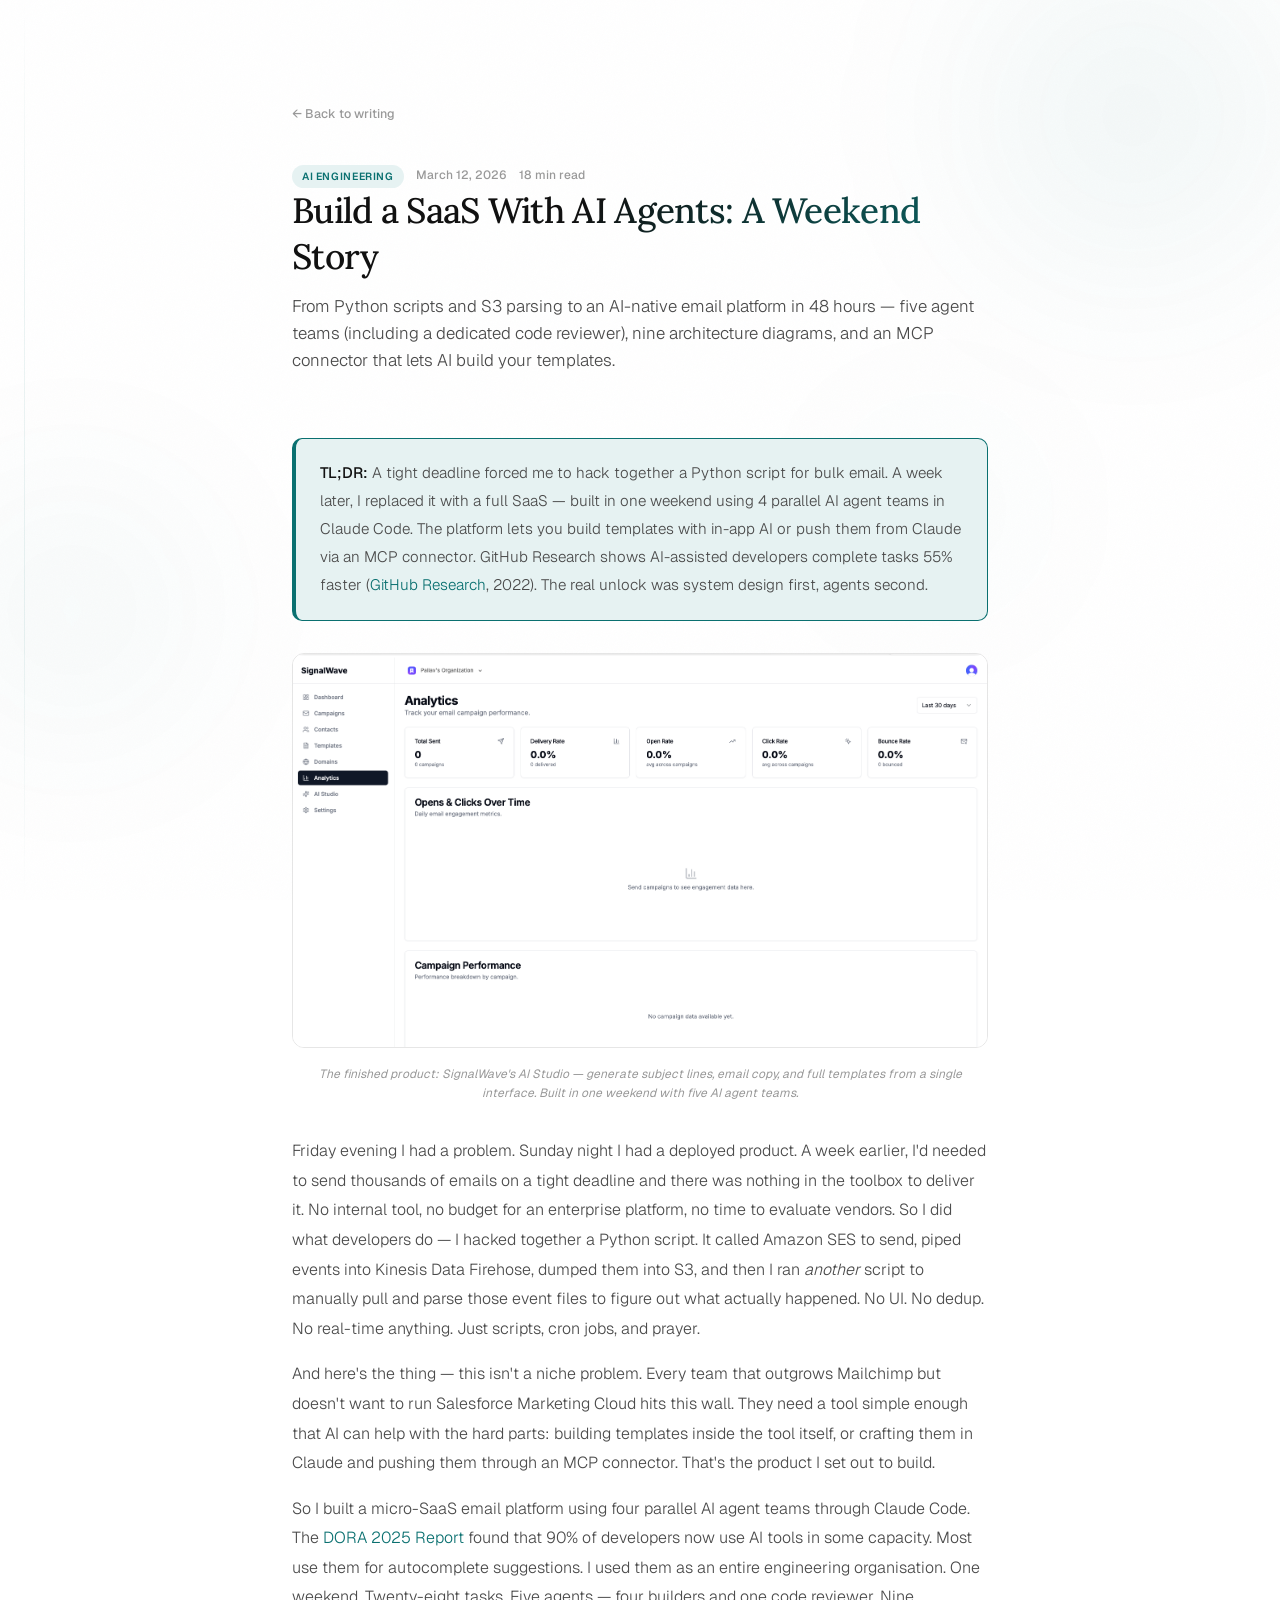
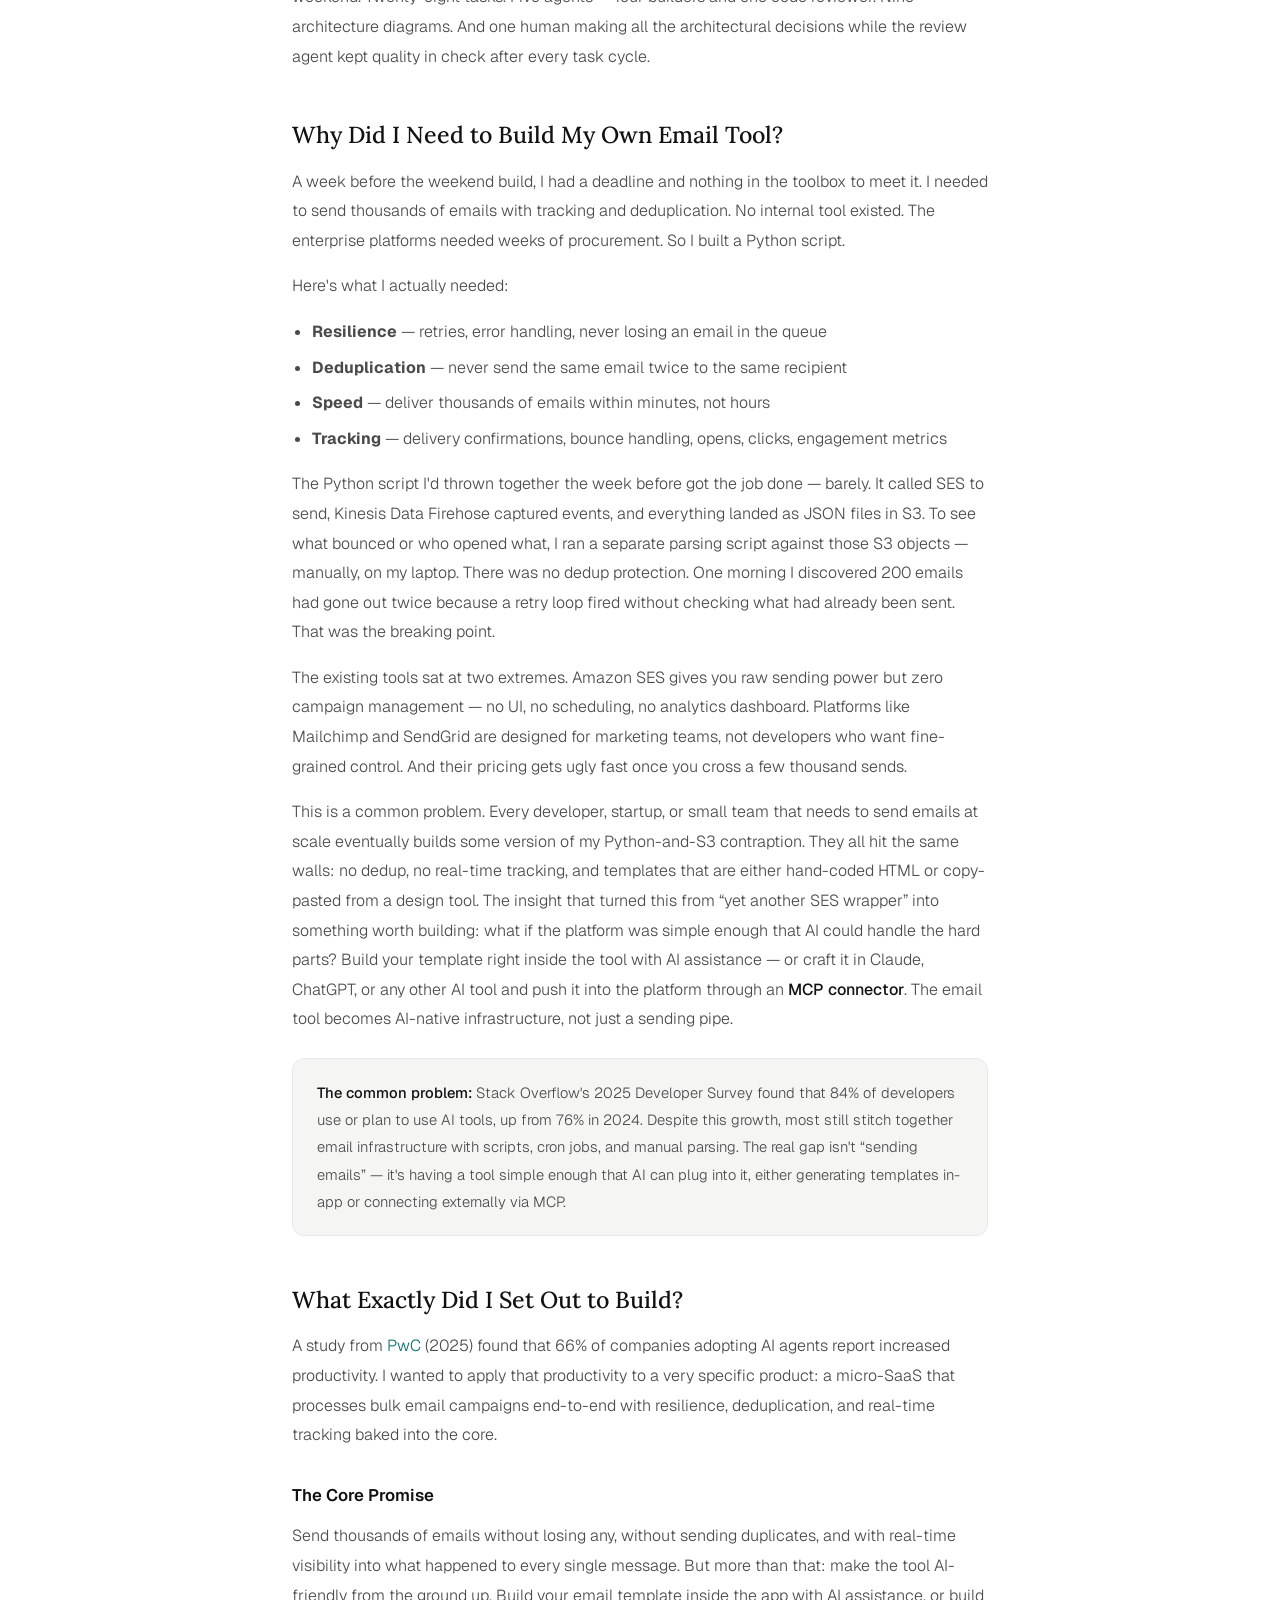
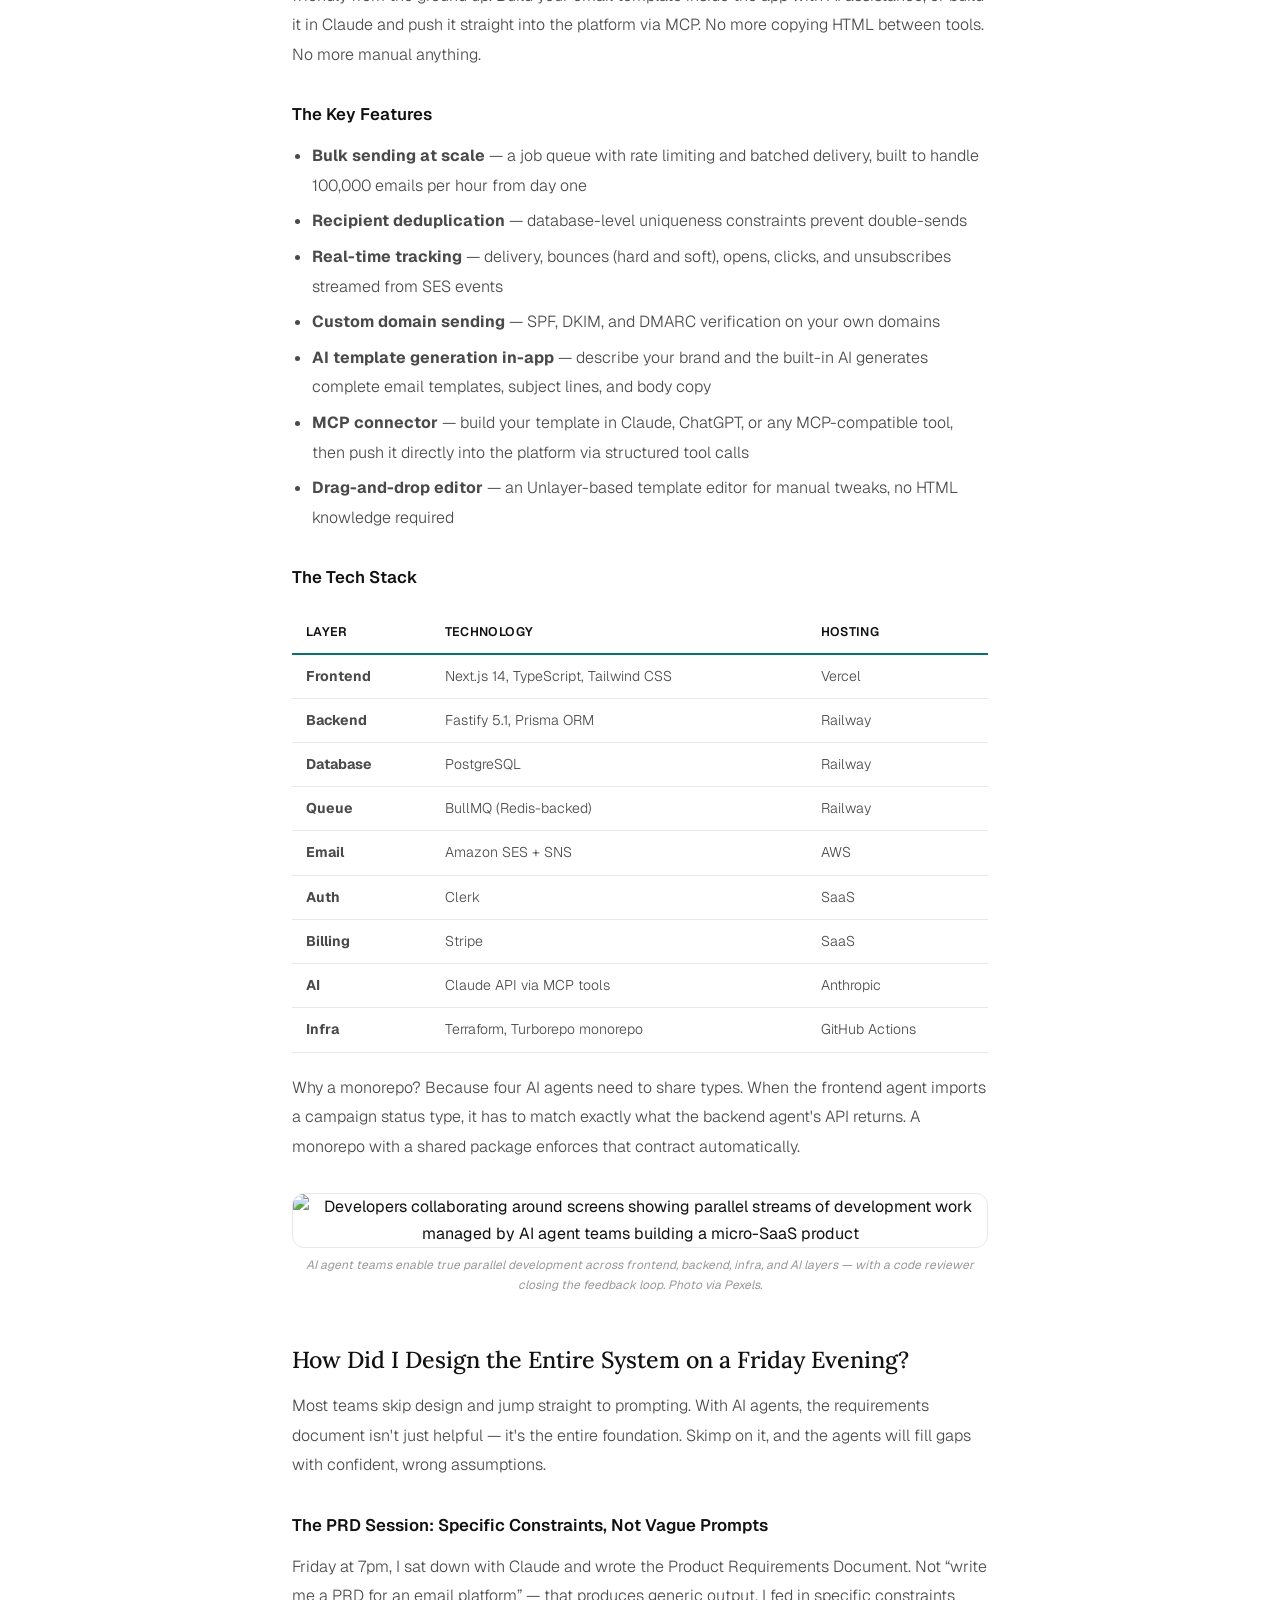
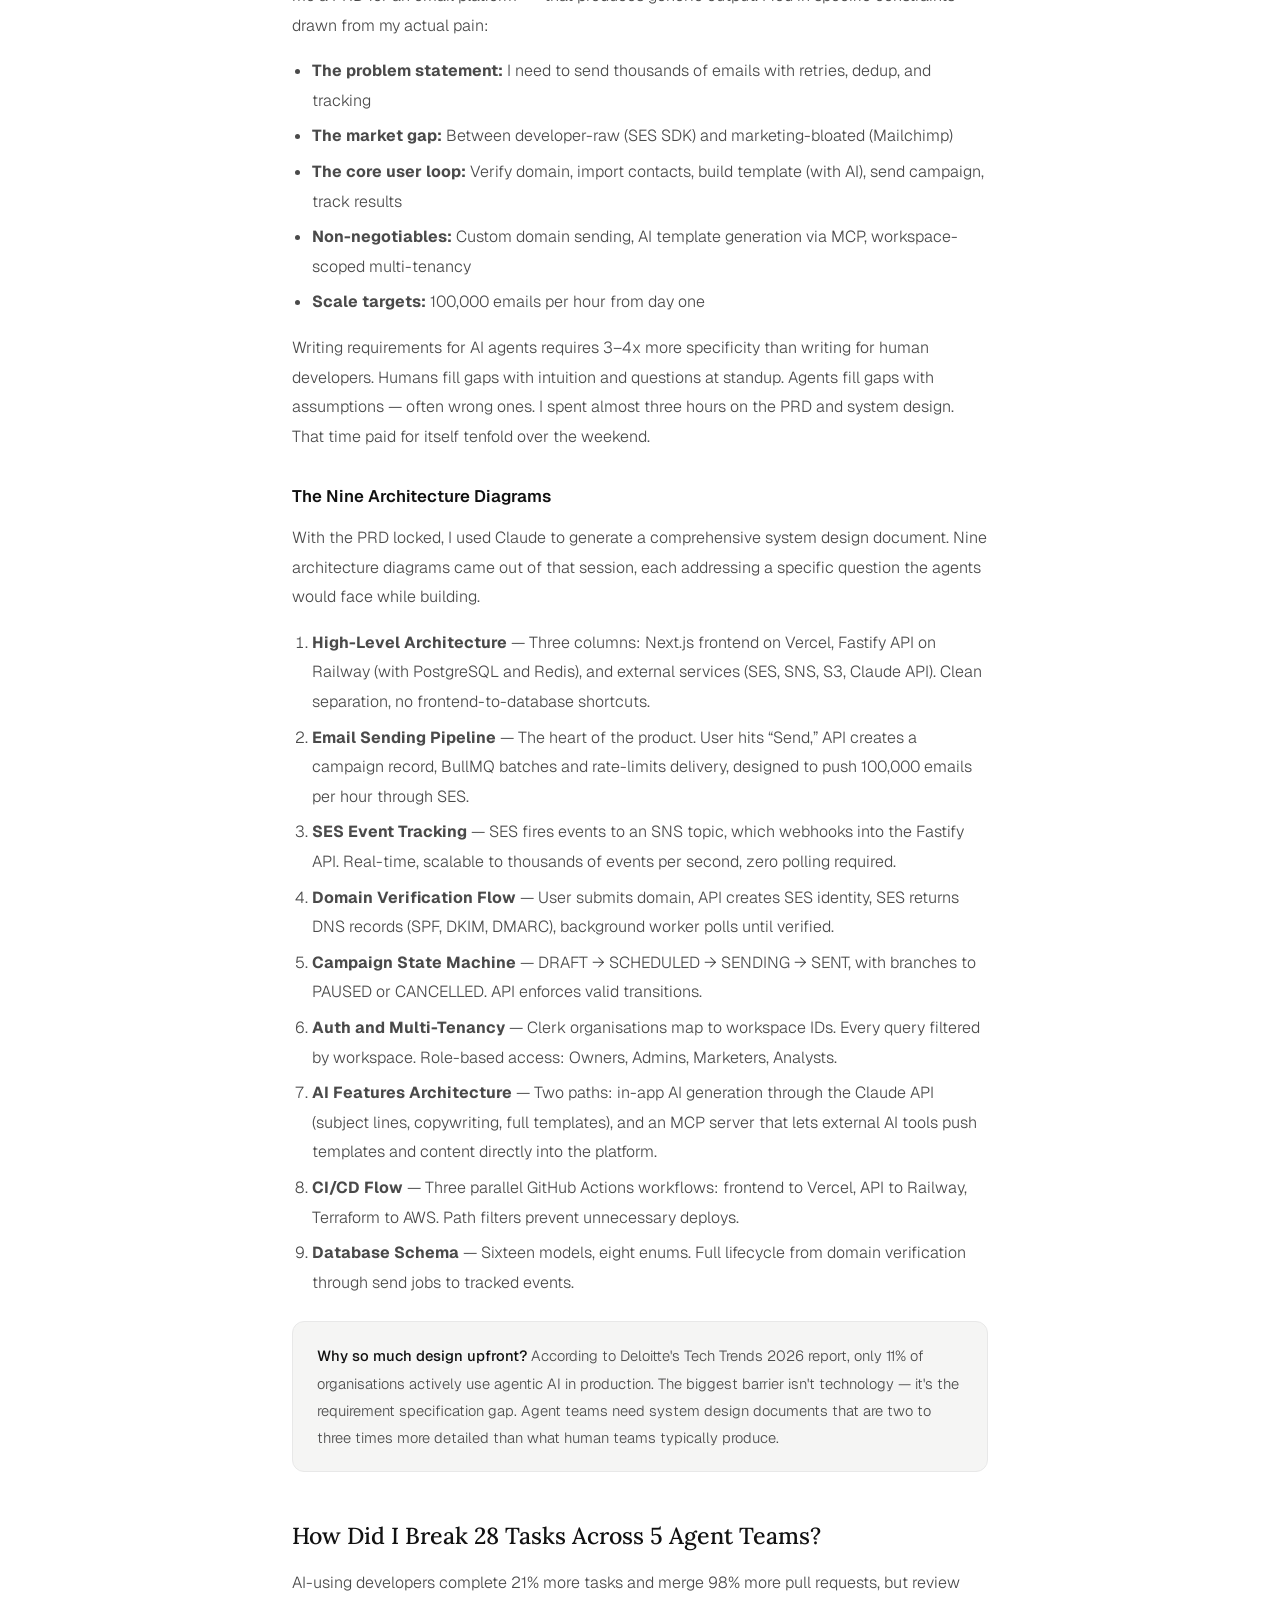
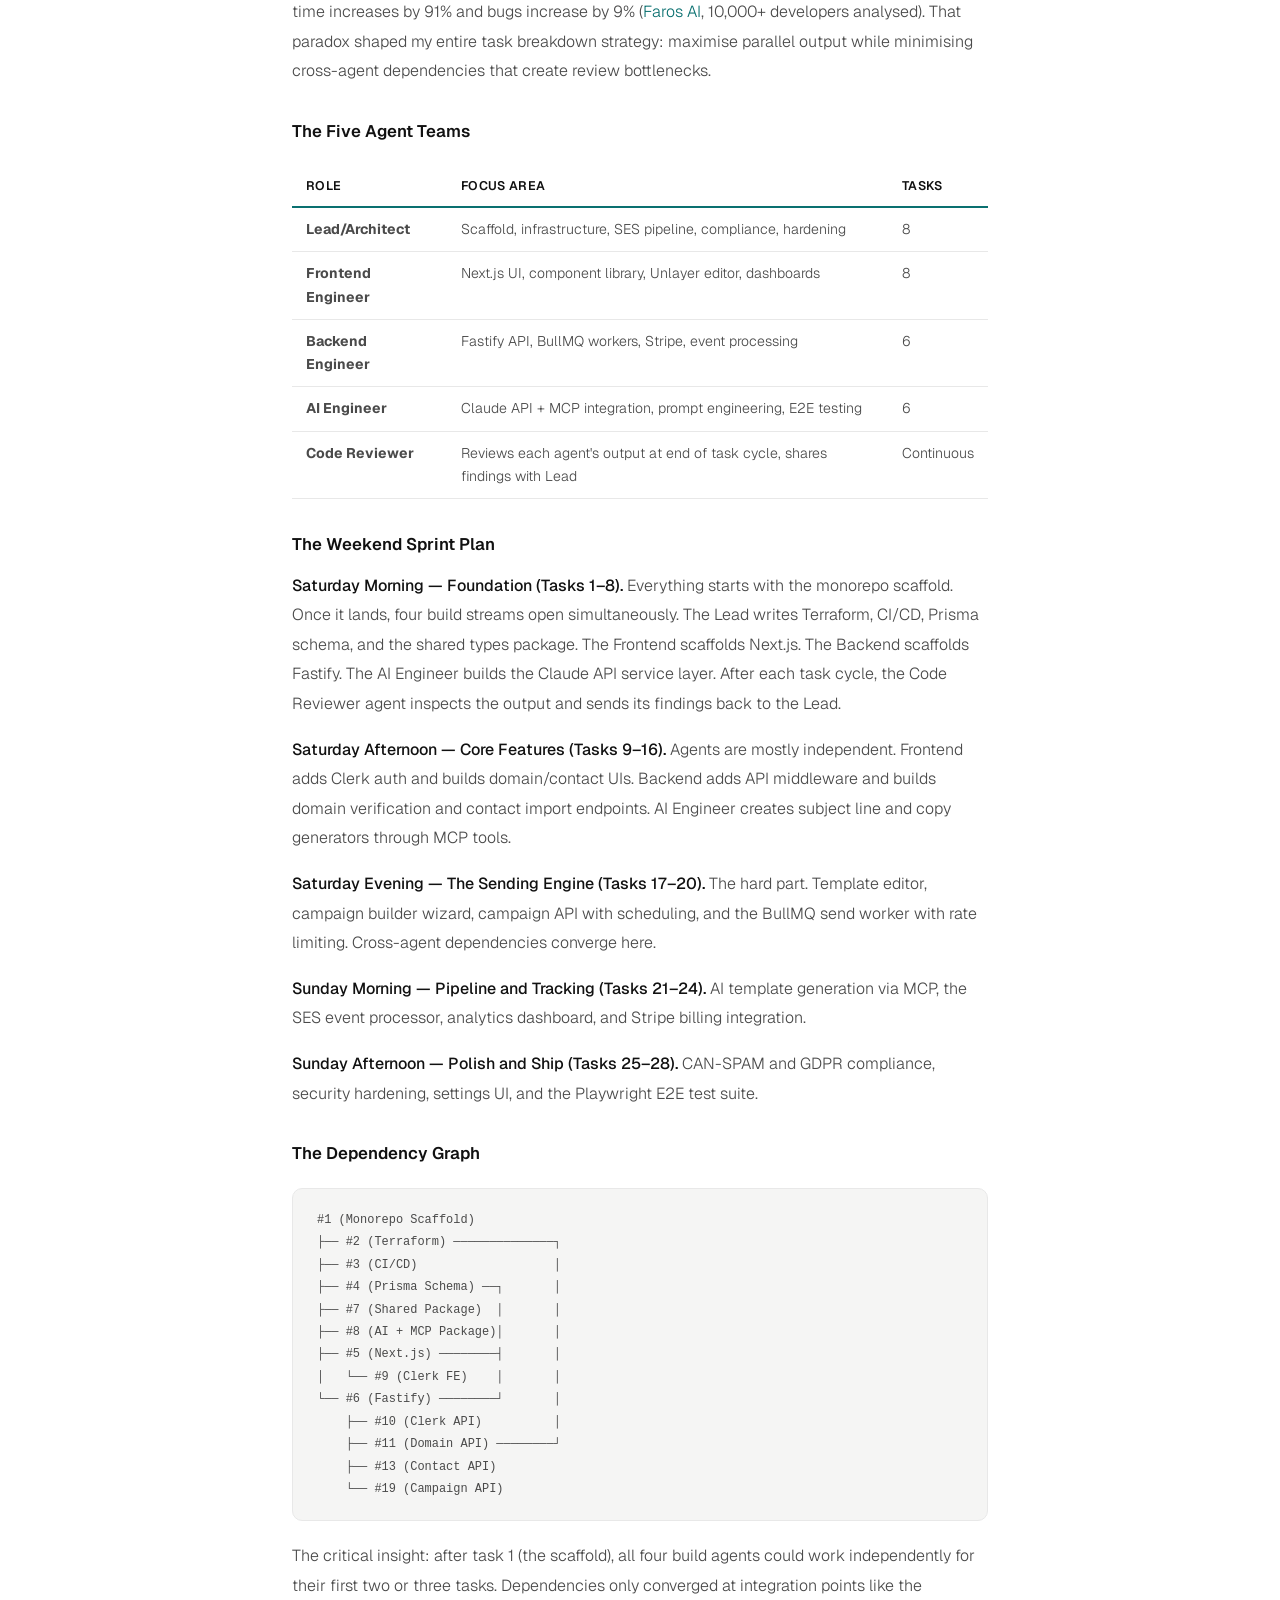
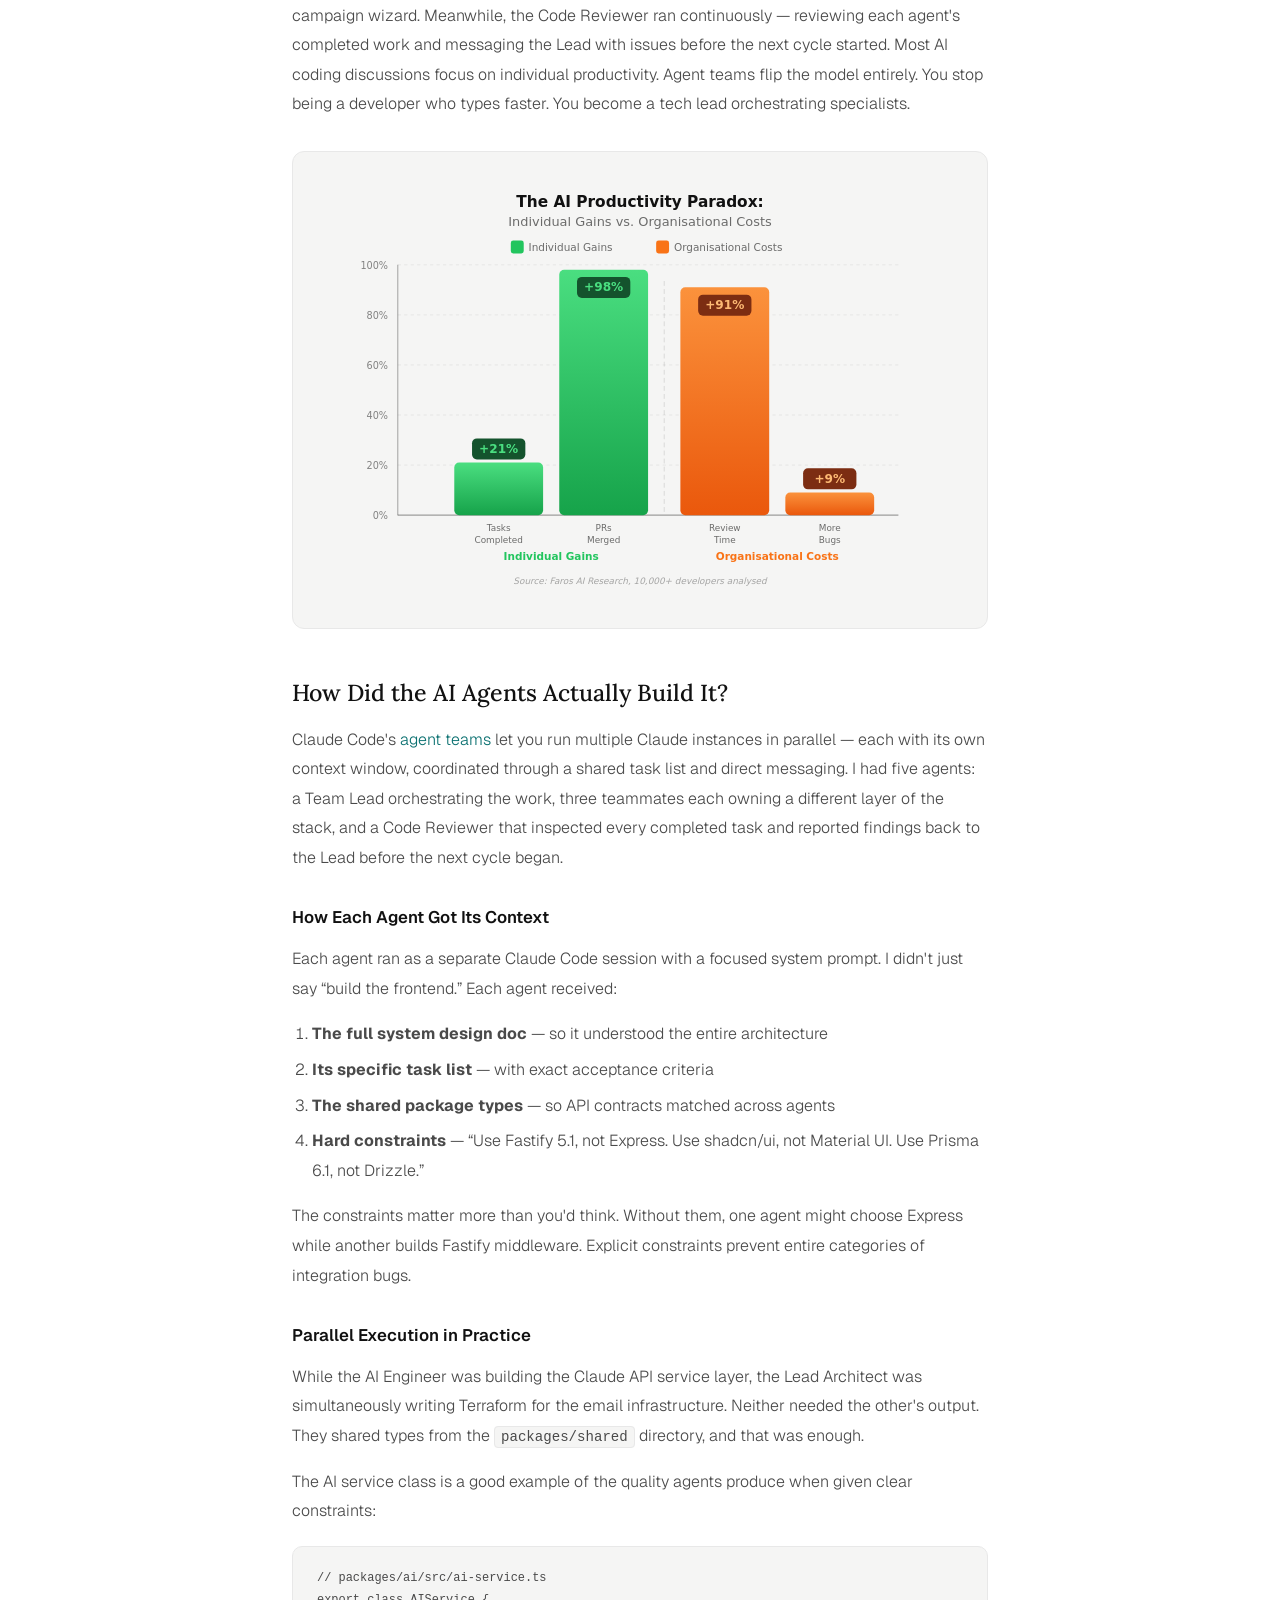
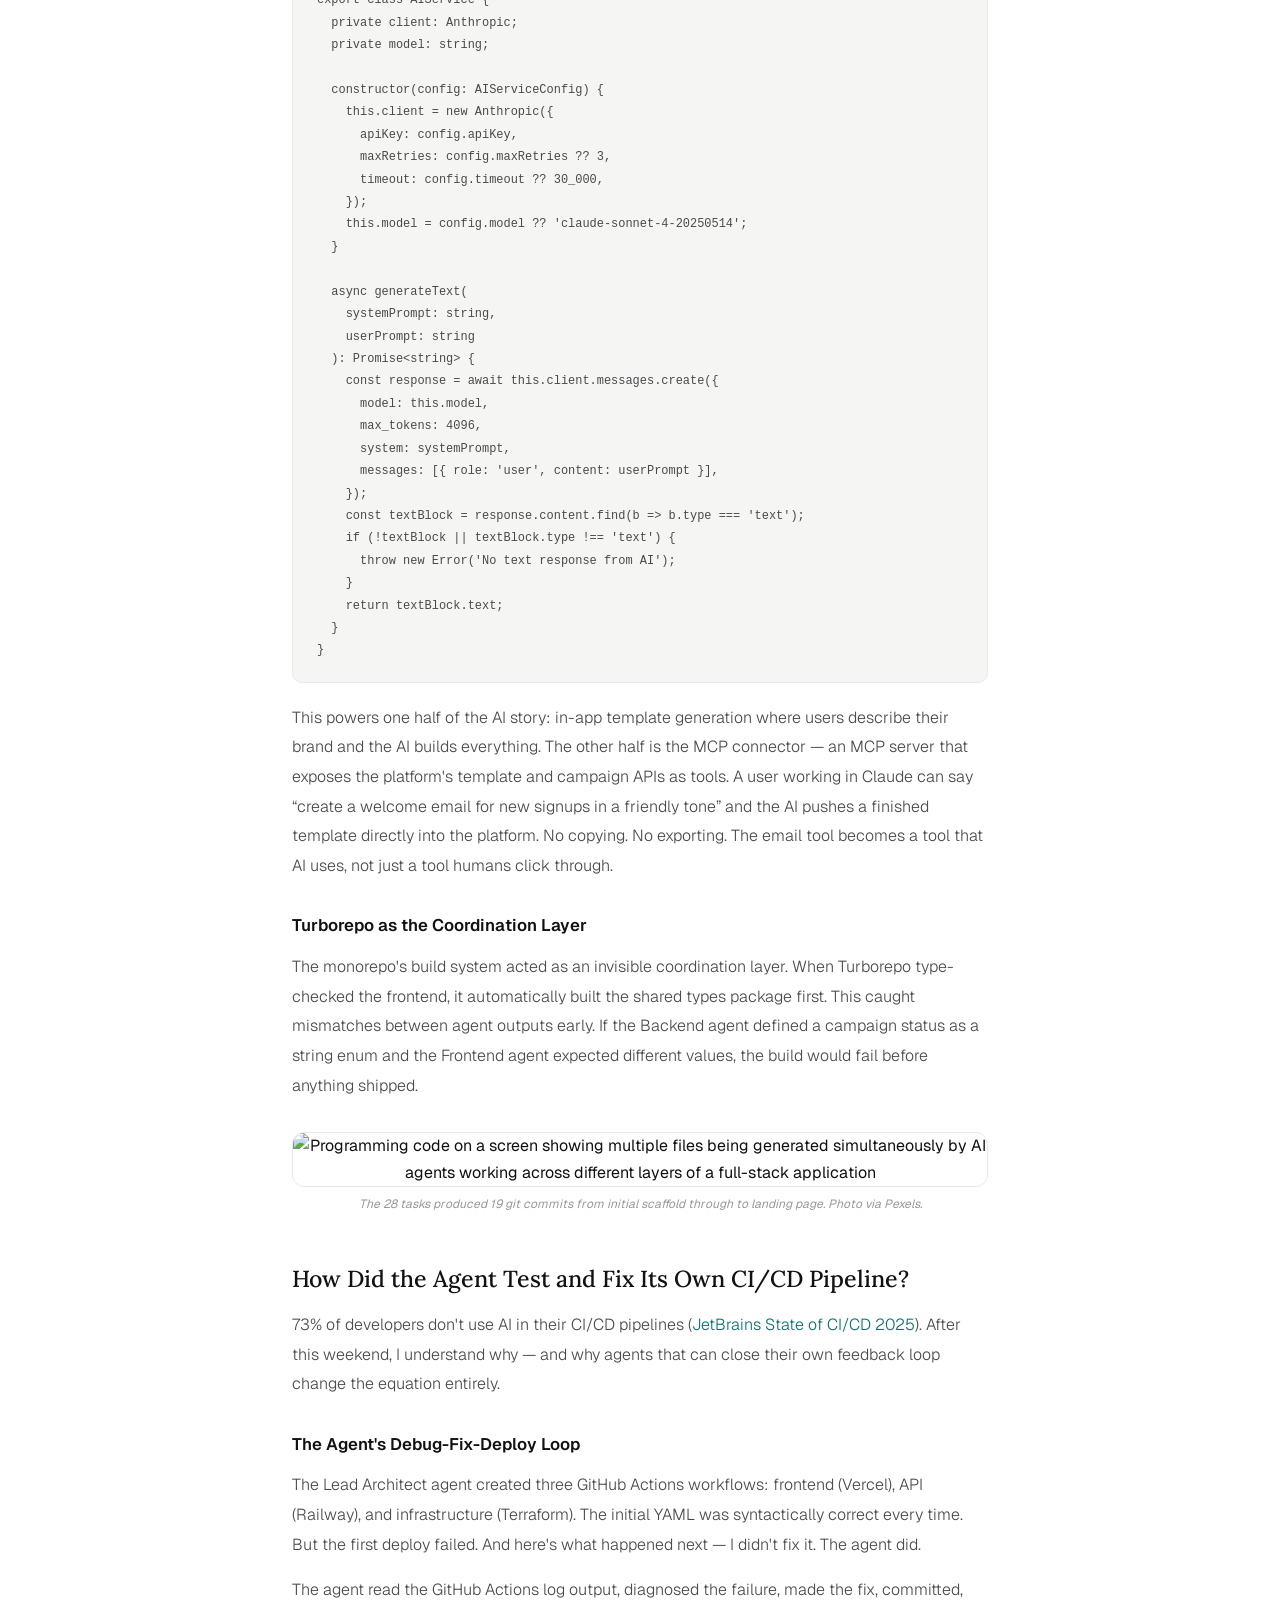
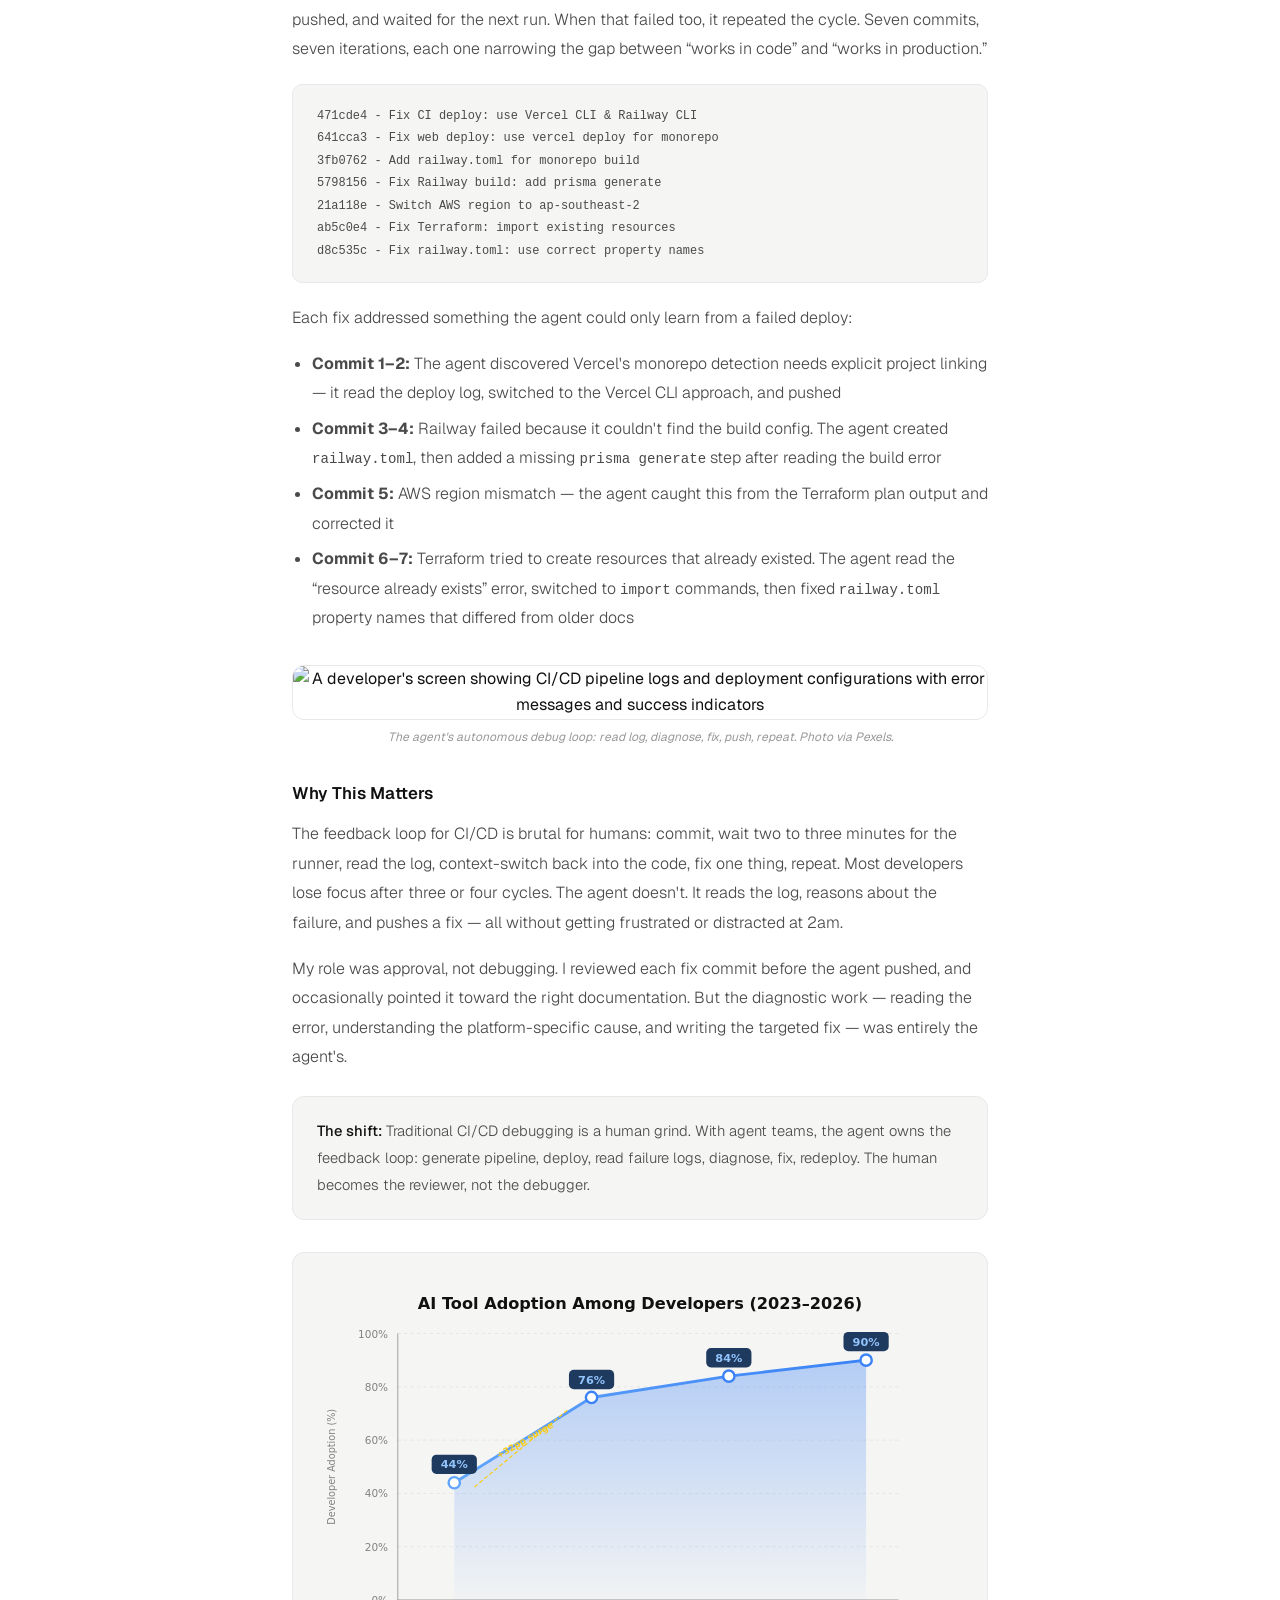
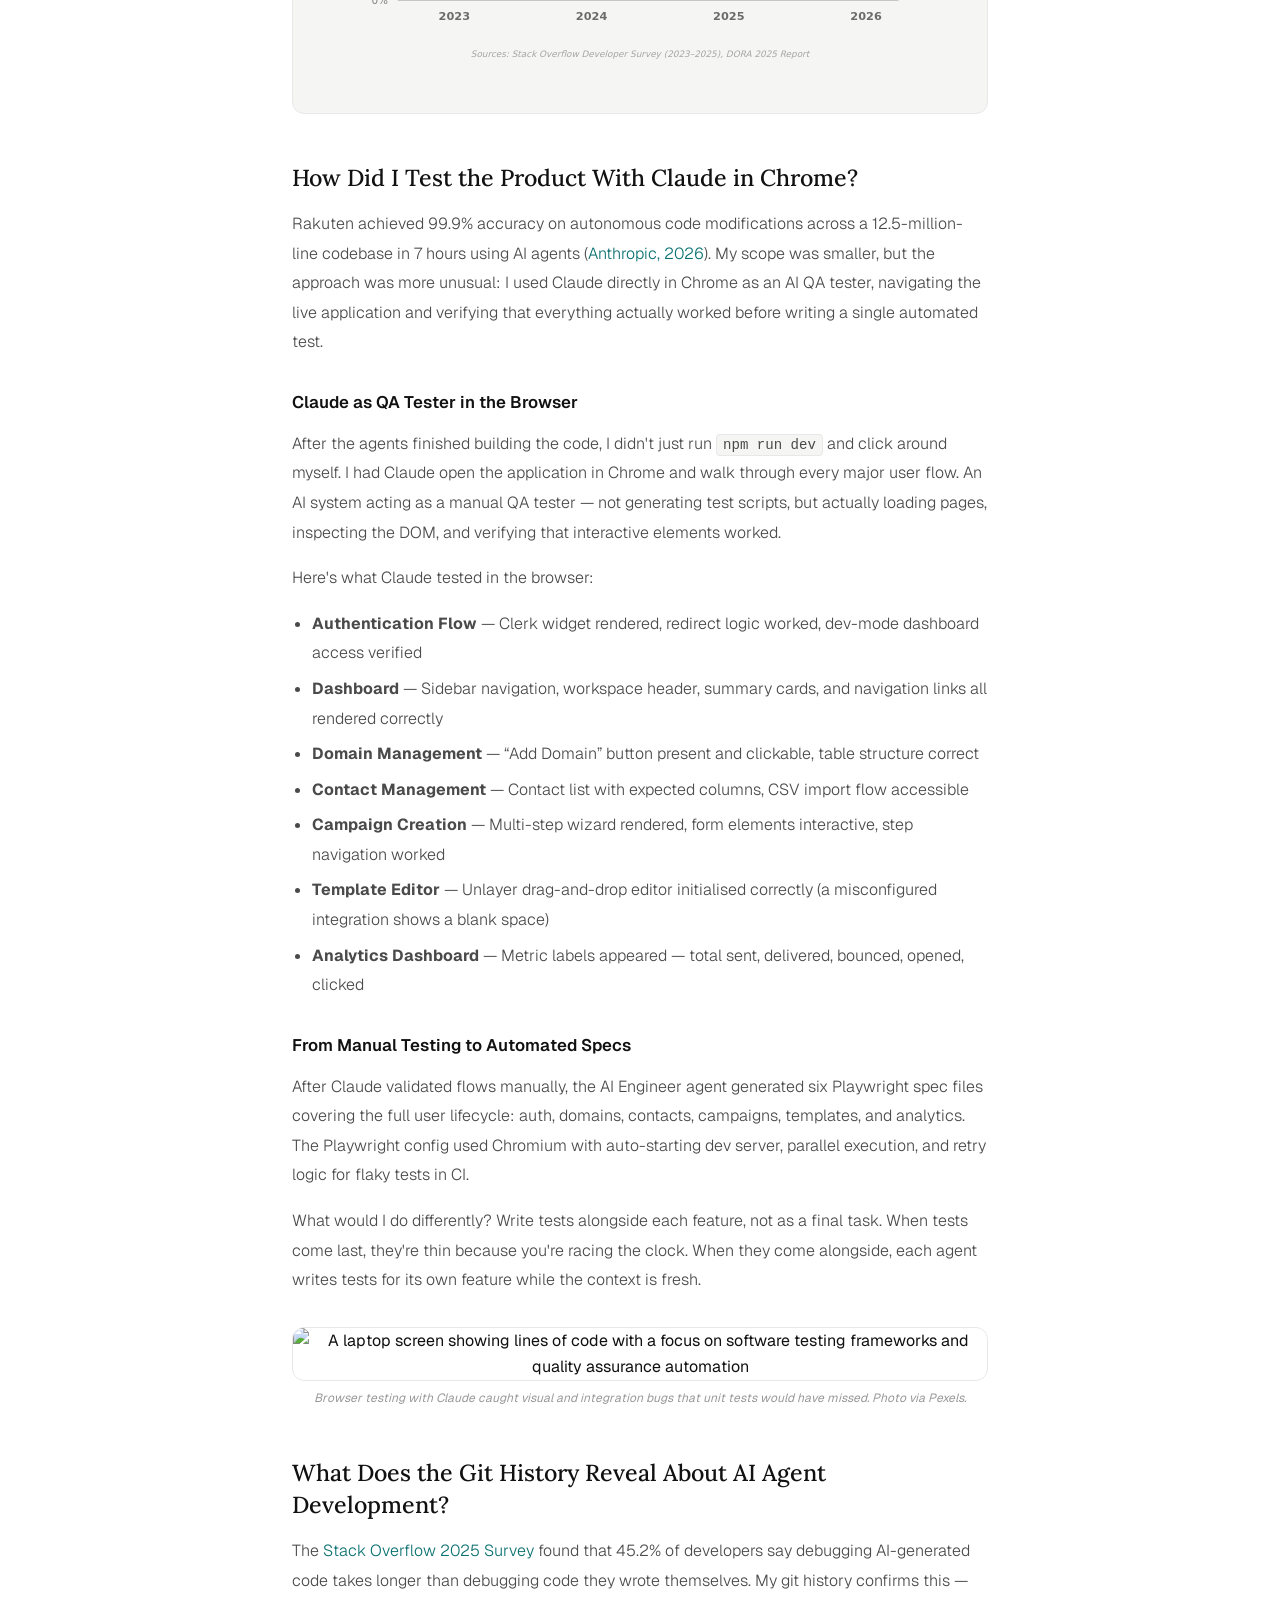
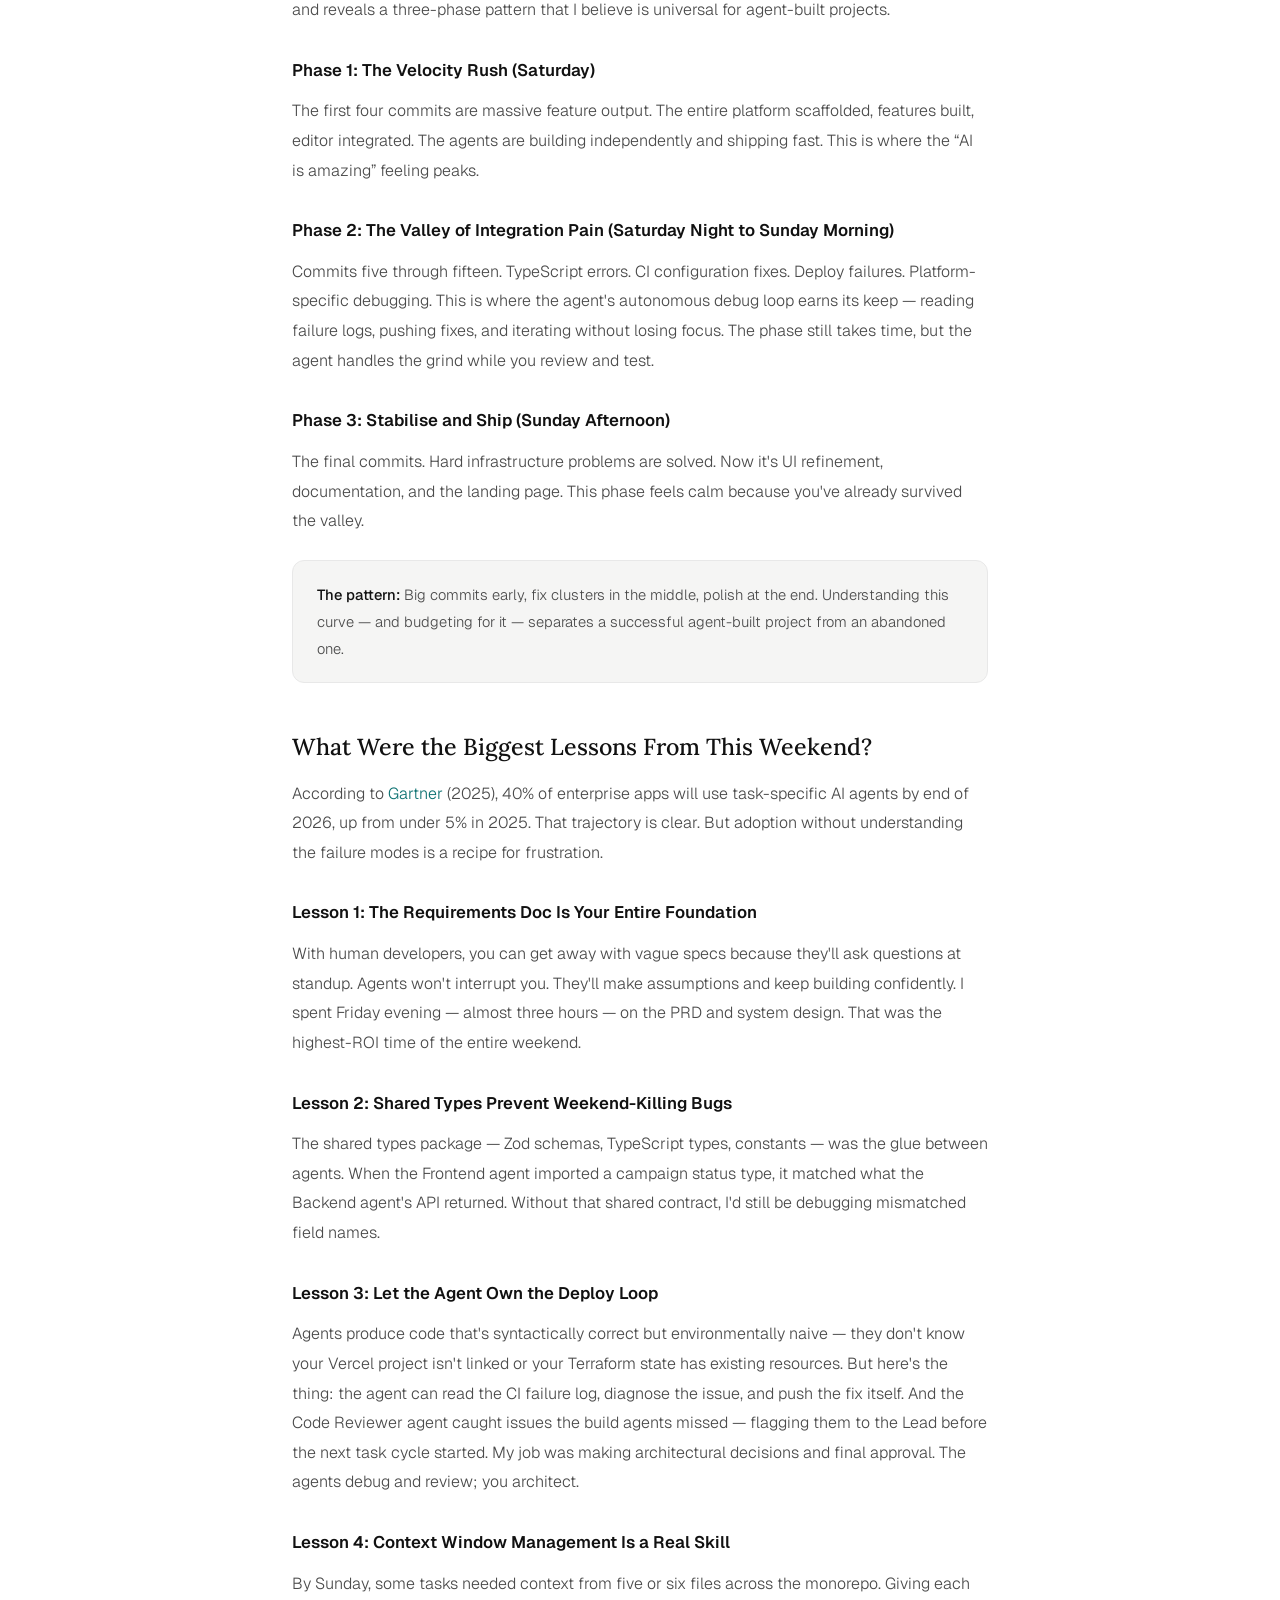
==== commit 63278fc6: "blog final version github" ====
--- a/blog/build-saas-with-ai-agents.html
+++ b/blog/build-saas-with-ai-agents.html
@@ -19,7 +19,7 @@
   <meta property="article:published_time" content="2026-03-12">
   <meta property="article:modified_time" content="2026-03-13">
 
-  <meta property="og:image" content="https://images.unsplash.com/photo-1633356122544-f134324a6cee?w=1200&h=630&fit=crop&q=80">
+  <meta property="og:image" content="images/signalwave-ai-studio.png">
   <meta property="og:image:width" content="1200">
   <meta property="og:image:height" content="630">
 
@@ -27,7 +27,7 @@
   <meta name="twitter:card" content="summary_large_image">
   <meta name="twitter:title" content="Build a SaaS With AI Agents: A Weekend Story">
   <meta name="twitter:description" content="From personal email pain to production SaaS in 48 hours. 5 AI agent teams — including a code reviewer — 9 architecture diagrams, and Claude testing the app in Chrome.">
-  <meta name="twitter:image" content="https://images.unsplash.com/photo-1633356122544-f134324a6cee?w=1200&h=630&fit=crop&q=80">
+  <meta name="twitter:image" content="images/signalwave-ai-studio.png">
 
   <link rel="preconnect" href="https://fonts.googleapis.com">
   <link href="https://fonts.googleapis.com/css2?family=Lora:ital,wght@0,400;0,500;1,400&family=Geist:wght@300;400;500;600&display=swap" rel="stylesheet">
@@ -399,12 +399,13 @@
       <p><strong>TL;DR:</strong> A tight deadline forced me to hack together a Python script for bulk email. A week later, I replaced it with a full SaaS &mdash; built in one weekend using 4 parallel AI agent teams in Claude Code. The platform lets you build templates with in-app AI or push them from Claude via an MCP connector. GitHub Research shows AI-assisted developers complete tasks 55% faster (<a href="https://github.blog/news-insights/research/research-quantifying-github-copilots-impact-on-developer-productivity-and-happiness/" target="_blank" rel="noopener">GitHub Research</a>, 2022). The real unlock was system design first, agents second.</p>
     </div>
 
-    <!-- Hero Image -->
+    <!-- Hero Image: Project Snapshot -->
     <figure>
-      <img src="https://images.unsplash.com/photo-1633356122544-f134324a6cee?w=1200&h=630&fit=crop&q=80"
-           alt="Abstract programming code on a dark screen representing a weekend hackathon where five AI agent teams build a micro-SaaS from scratch in parallel"
-           width="1200" height="630" fetchpriority="high" decoding="async">
-      <figcaption>One weekend, four AI agents, 28 tasks, one deployed product. Photo via Unsplash.</figcaption>
+      <img src="images/signalwave-ai-studio.png"
+           alt="SignalWave AI Studio interface showing the Subject Line Generator with campaign name, type, audience, tone, and industry fields — the AI-native email platform built in one weekend with agent teams"
+           width="1200" height="630" fetchpriority="high" decoding="async"
+           style="border-radius: 12px; border: 1px solid rgba(128,128,128,0.2);">
+      <figcaption>The finished product: SignalWave's AI Studio &mdash; generate subject lines, email copy, and full templates from a single interface. Built in one weekend with five AI agent teams.</figcaption>
     </figure>
 
     <p>Friday evening I had a problem. Sunday night I had a deployed product. A week earlier, I'd needed to send thousands of emails on a tight deadline and there was nothing in the toolbox to deliver it. No internal tool, no budget for an enterprise platform, no time to evaluate vendors. So I did what developers do &mdash; I hacked together a Python script. It called Amazon SES to send, piped events into Kinesis Data Firehose, dumped them into S3, and then I ran <em>another</em> script to manually pull and parse those event files to figure out what actually happened. No UI. No dedup. No real-time anything. Just scripts, cron jobs, and prayer.</p>
